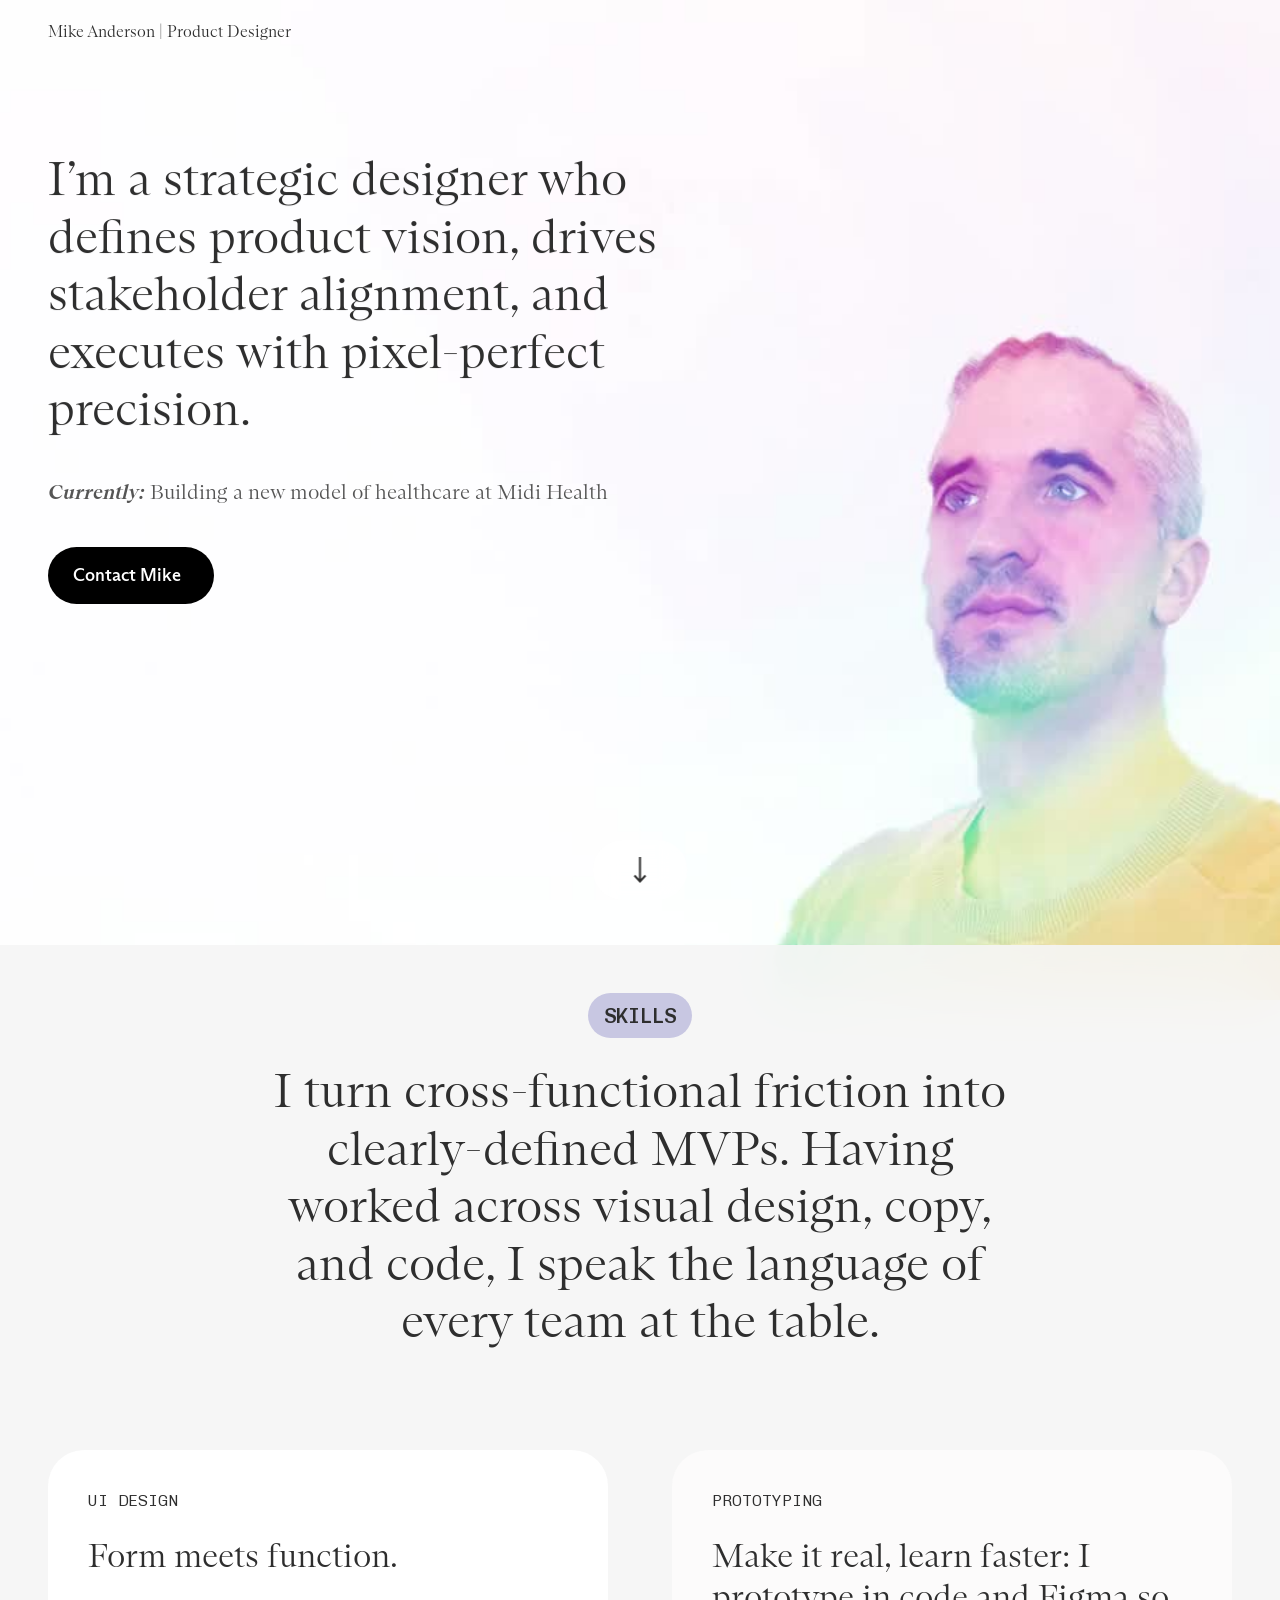
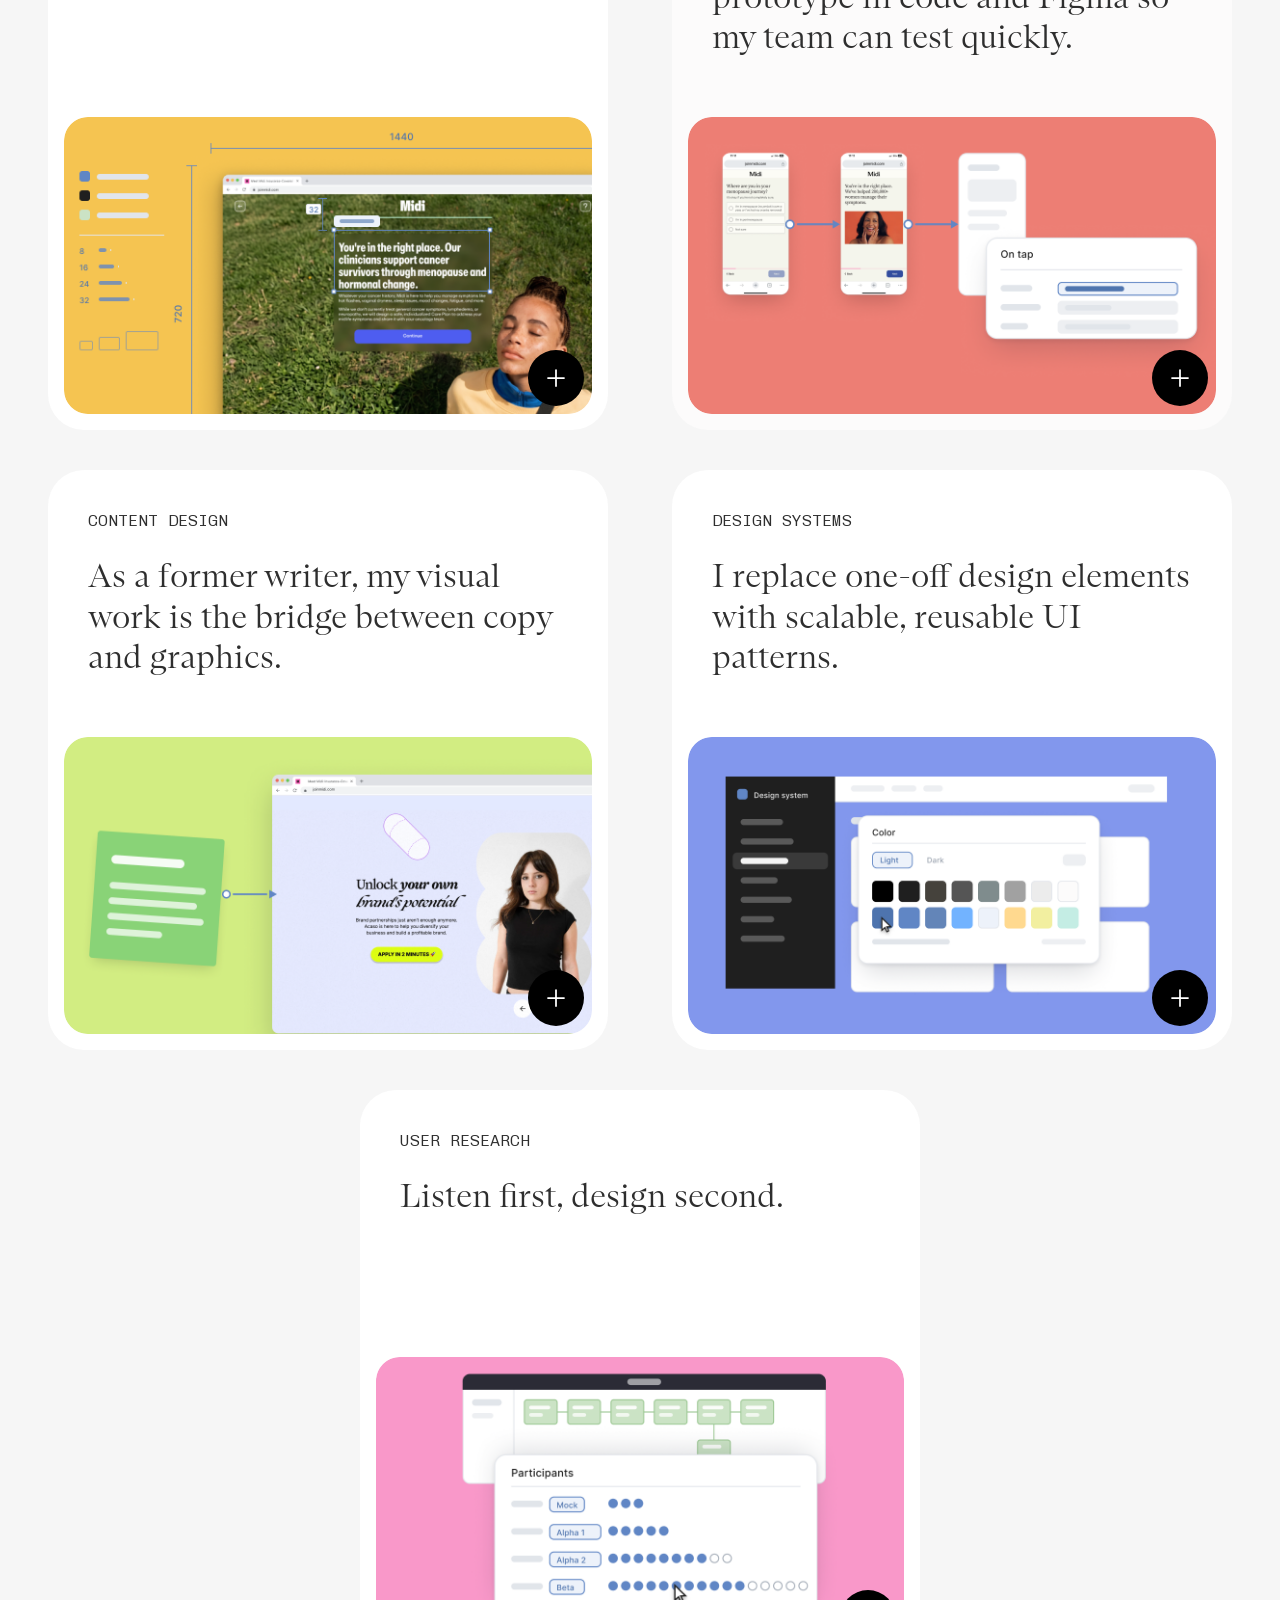
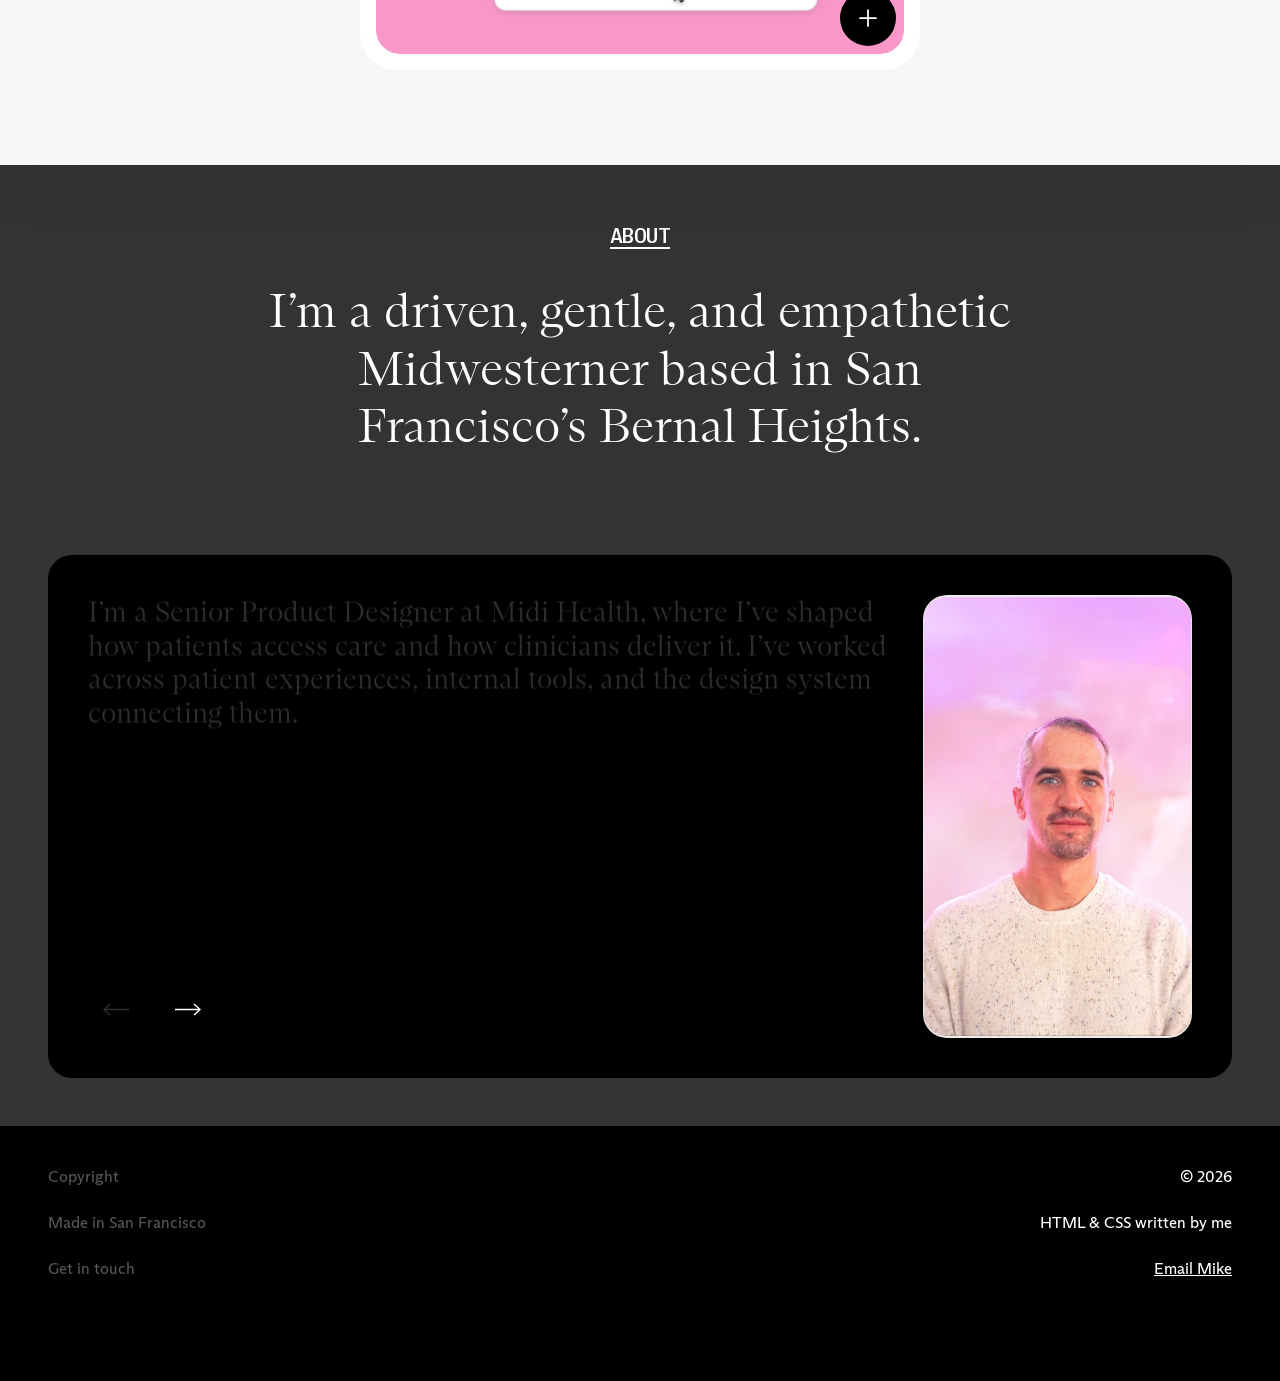
==== index.html @ ebd492f8 "Square slide media, looser stacked gap, corrected hero crop, section-aware nav Every slide's media i" ====
<!DOCTYPE html>
<html lang="en">
<head>
<meta charset="utf-8">
<meta name="viewport" content="width=device-width, initial-scale=1">
<title>Mike Anderson — Product Designer</title>
<meta name="robots" content="noindex, nofollow">
<meta name="description" content="Mike Anderson is a product designer in San Francisco, currently building a new model of healthcare at Midi Health.">
<link rel="icon" type="image/png" href="source-images/favicon.png">
<link rel="stylesheet" href="styles/fonts.css">
<link rel="stylesheet" href="styles/tokens.css">
<link rel="stylesheet" href="styles/site.css">
</head>
<body>

<a class="skip-link" href="#main">Skip to content</a>

<header class="site-header">
  <a class="logotype" href="./">Mike Anderson <span aria-hidden="true">|</span> Product Designer</a>
</header>

<main id="main">

  <nav class="site-nav" id="site-nav" aria-label="Sections">
    <div class="site-nav__links">
      <a class="btn btn--ghost" href="#hello">Hello</a>
      <a class="btn btn--ghost" href="#skills">Skills</a>
      <a class="btn btn--ghost" href="#about">About</a>
    </div>

    <button class="site-nav__disclosure" type="button"
            popovertarget="nav-sections" aria-expanded="false">
      <span class="site-nav__current">Sections</span>
      <svg viewBox="0 0 12 8" aria-hidden="true" focusable="false">
        <path d="M1 1.5 6 6.5l5-5" fill="none" stroke="currentColor" stroke-width="1.75"/>
      </svg>
    </button>

    <a class="btn btn--solid btn--avatar has-ring" href="mailto:mikeandersondesigner@gmail.com" data-copy-email="mikeandersondesigner@gmail.com">
      Contact Mike
      <span class="btn__dec" aria-hidden="true"><svg viewBox="0 0 512 512" aria-hidden="true" focusable="false" fill="currentColor"><path d="M 24 64 L 0 64 L 0 448 L 512 448 L 512 64 L 24 64 Z M 464 128 L 464 132.1 L 256 289.9 L 48 132.1 L 48 112 L 464 112 L 464 128 Z M 464 192.3 L 464 400 L 48 400 L 48 192.3 L 241.5 339.1 L 256 350.1 L 270.5 339.1 L 464 192.3 Z"/></svg></span>
    </a>

    <div class="nav-popover" id="nav-sections" popover>
      <a href="#hello">Hello</a>
      <a href="#skills">Skills</a>
      <a href="#about">About</a>
    </div>
  </nav>

  <!-- ─── hero ─────────────────────────────────────────── -->
  <section class="hero" id="hello">
    <video class="hero__media" autoplay loop muted playsinline
           poster="source-images/index-1b-poster.jpg" aria-hidden="true">
      <source src="source-images/index-1b.mp4" type="video/mp4">
    </video>
    <img class="hero__still" src="source-images/index-1b-poster.jpg" alt="" aria-hidden="true">

    <div class="hero__intro">
      <h1 class="hero__heading" data-lines>I&rsquo;m a strategic designer who defines product vision, drives stakeholder alignment, and executes with pixel-perfect precision.</h1>
      <p class="hero__currently"><em>Currently:</em> Building a new model of healthcare at Midi Health</p>
      <p class="hero__actions"><a class="btn btn--solid has-ring" href="mailto:mikeandersondesigner@gmail.com" data-copy-email="mikeandersondesigner@gmail.com">Contact Mike<span class="btn__icon"><svg viewBox="0 0 512 512" aria-hidden="true" focusable="false" fill="currentColor"><path d="M 24 64 L 0 64 L 0 448 L 512 448 L 512 64 L 24 64 Z M 464 128 L 464 132.1 L 256 289.9 L 48 132.1 L 48 112 L 464 112 L 464 128 Z M 464 192.3 L 464 400 L 48 400 L 48 192.3 L 241.5 339.1 L 256 350.1 L 270.5 339.1 L 464 192.3 Z"/></svg></span></a></p>
    </div>

    <a class="scroll-cue" href="#skills" aria-label="Scroll to skills">
      <svg viewBox="0 0 13 26" aria-hidden="true" focusable="false">
        <path d="M6.5 0v24M1 18.5l5.5 6 5.5-6" fill="none" stroke="currentColor" stroke-width="2"/>
      </svg>
    </a>
  </section>

  <!-- ─── skills ───────────────────────────────────────── -->
  <section class="sheet skills" id="skills">
    <p class="eyebrow-chip">Skills</p>
    <h2 class="section-heading">I turn cross-functional friction into clearly-defined MVPs. Having worked across visual design, copy, and code, I speak the language of every team at the table.</h2>

    <ul class="card-grid">
      <li class="card has-ring card--ui">
        <p class="card__eyebrow">UI Design</p>
        <div class="card__stack">
          <h3 class="card__face card__face--front">Form meets function.</h3>
          <p class="card__face card__face--back" data-lines id="card-face-0">I bring systems thinking and visual polish to product designs. When I make a visual decision like “How big should this button be?”, my thinking is grounded in business strategy.</p>
        </div>
        <span class="card__frame"><img class="card__media" src="img/card-ui.png" alt="Redline spec of a Midi web page with a token rail, spacing scale and component selection." loading="lazy"></span>
        <button class="card__flip" type="button" aria-expanded="false" aria-controls="card-face-0">
          <span class="u-visually-hidden">More about UI Design</span>
          <svg viewBox="0 0 20 20" aria-hidden="true" focusable="false">
            <path d="M10 2v16M2 10h16" fill="none" stroke="currentColor" stroke-width="1.75" stroke-linecap="round"/>
          </svg>
        </button>
      </li>
      <li class="card has-ring card--prototyping">
        <p class="card__eyebrow">Prototyping</p>
        <div class="card__stack">
          <h3 class="card__face card__face--front">Make it real, learn faster: I prototype in code and Figma so my team can test quickly.</h3>
          <p class="card__face card__face--back" data-lines id="card-face-1">Figma when the interaction is the point. Claude when a working prototype beats a mockup. Whatever the team already uses, when that matters more. The goal is a yes, not an artefact.</p>
        </div>
        <span class="card__frame"><img class="card__media" src="img/card-prototyping.png" alt="A three-step prototype flow with an interaction spec panel." loading="lazy"></span>
        <button class="card__flip" type="button" aria-expanded="false" aria-controls="card-face-1">
          <span class="u-visually-hidden">More about Prototyping</span>
          <svg viewBox="0 0 20 20" aria-hidden="true" focusable="false">
            <path d="M10 2v16M2 10h16" fill="none" stroke="currentColor" stroke-width="1.75" stroke-linecap="round"/>
          </svg>
        </button>
      </li>
      <li class="card has-ring card--content">
        <p class="card__eyebrow">Content Design</p>
        <div class="card__stack">
          <h3 class="card__face card__face--front">As a former writer, my visual work is the bridge between copy and graphics.</h3>
          <p class="card__face card__face--back" data-lines id="card-face-2">I started my career as a writer and content marketer at NerdWallet, and I never quite stopped: I make sure an interface’s content strategy, flow, and microcopy make sense before it gets decorated.</p>
        </div>
        <span class="card__frame"><img class="card__media" src="img/card-content.png" alt="A sticky note of redacted copy with an arrow pointing at a web page." loading="lazy"></span>
        <button class="card__flip" type="button" aria-expanded="false" aria-controls="card-face-2">
          <span class="u-visually-hidden">More about Content Design</span>
          <svg viewBox="0 0 20 20" aria-hidden="true" focusable="false">
            <path d="M10 2v16M2 10h16" fill="none" stroke="currentColor" stroke-width="1.75" stroke-linecap="round"/>
          </svg>
        </button>
      </li>
      <li class="card has-ring card--design-systems">
        <p class="card__eyebrow">Design Systems</p>
        <div class="card__stack">
          <h3 class="card__face card__face--front">I replace one-off design elements with scalable, reusable UI patterns.</h3>
          <p class="card__face card__face--back" data-lines id="card-face-3">I partner with engineering teams to reconcile duplicated components and inconsistent UX patterns—from buttons to entire forms. I map the gaps and set a course toward a shared system so teams work efficiently and users get a more consistent, delightful experience.</p>
        </div>
        <span class="card__frame"><img class="card__media" src="img/card-design-systems.png" alt="A design system interface showing colour tokens in light and dark modes." loading="lazy"></span>
        <button class="card__flip" type="button" aria-expanded="false" aria-controls="card-face-3">
          <span class="u-visually-hidden">More about Design Systems</span>
          <svg viewBox="0 0 20 20" aria-hidden="true" focusable="false">
            <path d="M10 2v16M2 10h16" fill="none" stroke="currentColor" stroke-width="1.75" stroke-linecap="round"/>
          </svg>
        </button>
      </li>
      <li class="card card--wide has-ring card--user-research">
        <p class="card__eyebrow">User Research</p>
        <div class="card__stack">
          <h3 class="card__face card__face--front">Listen first, design second.</h3>
          <p class="card__face card__face--back" data-lines id="card-face-4">I combine user testing, surveys, and direct observation to guide product decisions. At Midi, this research informed improvements that increased signup conversion by 5% and clinician satisfaction by 10%.</p>
        </div>
        <span class="card__frame"><img class="card__media" src="img/card-user-research.png" alt="A research board with participant cohorts across mock, alpha and beta." loading="lazy"></span>
        <button class="card__flip" type="button" aria-expanded="false" aria-controls="card-face-4">
          <span class="u-visually-hidden">More about User Research</span>
          <svg viewBox="0 0 20 20" aria-hidden="true" focusable="false">
            <path d="M10 2v16M2 10h16" fill="none" stroke="currentColor" stroke-width="1.75" stroke-linecap="round"/>
          </svg>
        </button>
      </li>
    </ul>
  </section>

  <!-- ─── about ────────────────────────────────────────── -->
  <section class="sheet about" id="about" data-theme="dark">
    <p class="eyebrow-chip eyebrow-chip--bare">About</p>
    <h2 class="section-heading">I&rsquo;m a driven, gentle, and empathetic Midwesterner based in San Francisco&rsquo;s Bernal Heights.</h2>

    <div class="carousel" data-carousel>
      <div class="carousel__viewport">
        <article class="slide slide--portrait is-current">
          <p class="slide__copy" data-lines>I&rsquo;m a Senior Product Designer at Midi Health, where I&rsquo;ve shaped how patients access care and how clinicians deliver it. I&rsquo;ve worked across patient experiences, internal tools, and the design system connecting them.</p>
          <img class="slide__media" src="img/about-portrait.png" alt="Mike Anderson." loading="lazy">
        </article>
        <article class="slide">
          <p class="slide__copy" data-lines>I&rsquo;m as comfortable on a team as I am on my own. For my first eighteen months at Midi I was the only product designer: research, product direction, UI &mdash; whatever the week needed.</p>
          <img class="slide__media" src="img/about-endtoend-dark.png" alt="One designer across research, direction and interface." loading="lazy">
        </article>
        <article class="slide">
          <p class="slide__copy" data-lines>Before healthcare: I worked in fintech at Landed, launched a fashion startup with two co-founders, and freelanced for Mazda, Initialized and Bobbie.</p>
          <img class="slide__media" src="img/about-clients-dark.png" alt="Selected clients: Mazda, Initialized, Bobbie, Landed, Acaso and Pandora." loading="lazy">
        </article>
        <article class="slide">
          <p class="slide__copy" data-lines>I&rsquo;m the &ldquo;glue&rdquo; on every team I join. So, when one question has four answers in four documents, turning them into a single idea feels less like process and more like a conversation I&rsquo;m already in.</p>
          <img class="slide__media" src="img/about-convergence-dark.png" alt="Four teams' findings converging into one narrative." loading="lazy">
        </article>
      </div>

      <div class="carousel__controls">
        <button class="carousel__arrow" data-prev aria-label="Previous slide">
          <svg viewBox="0 0 26 13" aria-hidden="true"><path d="M26 6.5H1M7 1 1 6.5 7 12" fill="none" stroke="currentColor" stroke-width="1.5"/></svg>
        </button>
        <button class="carousel__arrow carousel__arrow--next" data-next aria-label="Next slide">
          <svg viewBox="0 0 26 13" aria-hidden="true"><path d="M0 6.5h25M19 1l6 5.5-6 5.5" fill="none" stroke="currentColor" stroke-width="1.5"/></svg>
        </button>
        <div class="carousel__dots" role="tablist" aria-label="Choose slide"></div>
      </div>
    </div>
  </section>

</main>

<footer class="site-footer" id="contact">
  <dl class="footer-meta">
    <div><dt>Copyright</dt><dd>&copy; 2026</dd></div>
    <div><dt>Made in San Francisco</dt><dd>HTML &amp; CSS written by me</dd></div>
    <div><dt>Get in touch</dt><dd><a href="mailto:mikeandersondesigner@gmail.com" data-copy-email="mikeandersondesigner@gmail.com">Email Mike</a></dd></div>
  </dl>
</footer>


<div class="toast" id="toast" role="status" aria-live="polite" hidden>
  <svg class="toast__check" viewBox="0 0 512 512" aria-hidden="true" fill="currentColor"><path d="M256 512a256 256 0 1 1 0-512 256 256 0 1 1 0 512zm0-464a208 208 0 1 0 0 416 208 208 0 1 0 0-416zM379.7 178.8l-14.1 19.4-122.1 167.9-16.5 22.7-92.7-92.7 33.9-33.9 53 53 105.6-145.2 14.1-19.4 38.8 28.2z"/></svg>
  <p class="toast__text">Copied email address</p>
  <button class="toast__close" type="button" aria-label="Dismiss"><svg viewBox="0 0 448 512" aria-hidden="true" fill="currentColor"><path d="M39.5 105l-17-17 33.9-33.9 17 17 151 151 151-151 17-17 33.9 33.9-17 17-151 151 151 151 17 17-33.9 33.9-17-17-151-151-151 151-17 17-33.9-33.9 17-17 151-151-151-151z"/></svg></button>
</div>

<script src="scripts/site.js" defer></script>
</body>
</html>
---- styles/fonts.css ----
/* Edu Arizona — the faces already committed in /fonts */
@font-face{font-family:"EduArizonaSerif";src:url("../fonts/EduArizonaSerif-Thin.woff2")format("woff2");font-weight:100;font-style:normal;font-display:swap}
@font-face{font-family:"EduArizonaSerif";src:url("../fonts/EduArizonaSerif-Light.woff2")format("woff2");font-weight:300;font-style:normal;font-display:swap}
@font-face{font-family:"EduArizonaSerif";src:url("../fonts/EduArizonaSerif-Regular.woff2")format("woff2");font-weight:400;font-style:normal;font-display:swap}
@font-face{font-family:"EduArizonaSerif";src:url("../fonts/EduArizonaSerif-Medium.woff2")format("woff2");font-weight:500;font-style:normal;font-display:swap}
@font-face{font-family:"EduArizonaSerif";src:url("../fonts/EduArizonaSerif-MediumItalic.woff2")format("woff2");font-weight:500;font-style:italic;font-display:swap}
@font-face{font-family:"EduArizonaSerif";src:url("../fonts/EduArizonaSerif-Bold.woff2")format("woff2");font-weight:700;font-style:normal;font-display:swap}
@font-face{font-family:"EduArizonaSans";src:url("../fonts/EduArizonaSans-Regular.woff2")format("woff2");font-weight:400;font-style:normal;font-display:swap}
@font-face{font-family:"EduArizonaSans";src:url("../fonts/EduArizonaSans-Medium.woff2")format("woff2");font-weight:500;font-style:normal;font-display:swap}
@font-face{font-family:"ChivoMono";src:url("../fonts/ChivoMono-Variable.woff2")format("woff2");font-weight:300 500;font-style:normal;font-display:swap}
---- styles/tokens.css ----
/* Generated from the Figma "My Work" variable collections. Regenerate rather than hand-edit. */
:root {
  /* primitives */
  --primitive-black: #000000;
  --primitive-white: #FFFFFF;
  --primitive-off-white: #FCFBFB;
  --primitive-blue-500: #6086C5;
  --primitive-blue-300: #72B3FF;
  --primitive-warm-900: #45423C;
  --primitive-grey-600: #555555;
  --primitive-grey-500: #7F8C8D;
  --primitive-grey-300: #A1A1A1;
  --primitive-grey-100: #ECECEC;
  --primitive-blue-050: #EDF2FA;
  --primitive-blue-700: #4E74AE;
  --primitive-grey-950: #1F1F1F;
  --primitive-grey-900: #2E2E2E;
  /* saturated hero palette — each skill card's media surface, reused as its
     flipped background */
  --primitive-gold-400: #F5C451;
  --primitive-coral-400: #ED7E74;
  --primitive-chartreuse-300: #D2ED82;
  --primitive-periwinkle-400: #8297ED;
  --primitive-pink-300: #F998C9;
  /* the surface the exported About slide graphics are drawn on, so letterboxing
     them into a square box is invisible */
  --color-media-surface: #F3F4F6;
  --primitive-blue-400: #6385B8;
  --primitive-dusk-050: #F3F0FB;
  --primitive-dusk-100: #E5DFF7;
  --primitive-dusk-200: #C8C7E2;
  --primitive-dusk-600: #6144B2;
  --primitive-dusk-800: #3B2A6E;
  --primitive-dusk-900: #1A1326;

  /* semantic colour — light */
  --color-bg-page: var(--primitive-white);
  --color-bg-surface-muted: var(--primitive-off-white);
  --color-text-primary: var(--primitive-grey-900);
  --color-text-inverse: var(--primitive-white);
  --color-text-link: var(--primitive-blue-500);
  --color-text-link-hover: var(--primitive-blue-300);
  --color-nav-bg: var(--primitive-black);
  --color-nav-text: var(--primitive-white);
  --color-nav-text-hover: var(--primitive-grey-500);
  --color-button-bg: var(--primitive-white);
  --color-button-fg: var(--primitive-black);
  --color-button-border: var(--primitive-black);
  --color-button-bg-hover: var(--primitive-black);
  --color-button-fg-hover: var(--primitive-white);
  --color-button-border-hover: var(--primitive-black);
  --color-arrow-default: var(--primitive-black);
  --color-arrow-inverse: var(--primitive-white);
  --color-border-rule: var(--primitive-grey-300);
  --color-border-subtle: var(--primitive-grey-100);
  --color-bg-placeholder: var(--primitive-grey-100);
  --color-text-on-light: var(--primitive-grey-900);
  --color-text-on-dark: var(--primitive-white);
  --color-card-surface-ink: var(--primitive-black);
  --color-card-surface-blue: var(--primitive-blue-700);
  --color-card-surface-tint: var(--primitive-blue-050);
  --color-card-surface-paper: var(--primitive-off-white);
  --color-card-border: var(--primitive-grey-100);
  --color-card-border-hover: var(--primitive-blue-300);
  --color-card-placeholder-ink: var(--primitive-grey-950);
  --color-card-placeholder-blue: var(--primitive-blue-400);
  --color-text-muted: var(--primitive-grey-600);
  --color-accent-dusk-surface: var(--primitive-dusk-100);
  --color-accent-dusk-tint: var(--primitive-dusk-200);
  --color-accent-dusk-anchor: var(--primitive-dusk-600);
  --color-accent-dusk-ink: var(--primitive-dusk-800);
  --color-accent-dusk-deep: var(--primitive-dusk-900);
  --color-button-solid-bg-on-light: var(--primitive-black);
  --color-button-solid-bg-on-light-hover: var(--primitive-grey-950);
  --color-button-solid-bg-on-dark: var(--primitive-white);
  --color-button-solid-bg-on-dark-hover: var(--primitive-grey-100);
  --color-button-ghost-bg-hover-on-light: var(--primitive-grey-100);
  --color-button-ghost-bg-hover-on-dark: var(--primitive-grey-950);

  /* typography — Edu Arizona */
  --font-family-serif: "EduArizonaSerif", Georgia, serif;
  --font-family-sans: "EduArizonaSans", system-ui, sans-serif;
  /* eyebrows only — Figma sets these in Chivo Mono, not the sans */
  --font-family-mono: "ChivoMono", ui-monospace, SFMono-Regular, Menlo, monospace;
  --font-weight-serif-thin: 100;
  --font-weight-serif-light: 300;
  --font-weight-serif-regular: 400;
  --font-weight-serif-medium: 500;
  --font-weight-serif-bold: 700;
  --font-weight-sans-regular: 400;
  --font-weight-sans-medium: 500;
  --font-weight-mono-light: 300;
  --font-weight-mono-medium: 500;

  /* scale — desktop */
  --space-xs: 4px;  --space-sm: 8px;  --space-md: 16px; --space-lg: 24px;
  --space-xl: 32px; --space-2xl: 40px; --space-3xl: 48px; --space-4xl: 64px;
  --space-5xl: 100px; --space-6xl: 150px; --space-7xl: 200px;
  /* One fluid margin for the whole range. Content is capped at
     --layout-content-width, so above ~1320px the cap still yields ~108px of
     visual margin; below that this absorbs the squeeze instead of the type,
     and it reaches the Figma port's ~29px at phone widths without a cliff.
     Diverges from the Figma variable on purpose — that records the old site. */
  --layout-page-margin: clamp(28px, 6vw, 48px);
  --layout-gutter: 36px;
  --layout-content-width: 1224px;
  --layout-col-main: 768px;
  --layout-col-spacer: 96px;
  --layout-col-side: 288px;
  --layout-hero-height: 1000px;
  --layout-intro-width: 685px;
  --radius-none: 0px;
  --radius-infinite: 9999px;
  --radius-pill: 36px;
  --size-arrow-width: 25px;
  --size-arrow-width-hover: 35px;
  --size-arrow-stroke: 2px;
  --size-arrow-cap: 10px;
  --size-border-width: 1px;
  --space-stack-eyebrow: 5.76px;
  --space-stack-heading: 16.8px;
  --space-stack-body: 20.8px;
  --space-stack-button: 18px;
  --space-stack-grid-item: 48px;
  --space-skill-gap: 10.4px;
  --space-section-pad: 100px;
  --space-surface-pad: 150px;
  --layout-viewport: 1440px;
  --layout-intro-top: 150px;
  --layout-logotype-width: 1080px;
  --layout-photo-cell-w: 594px;
  --layout-photo-cell-h: 396px;
  --layout-gif-height: 0px;
  --layout-nav-close-inset: 100.8px;
  --layout-nav-height: 1024px;
  --space-stack-hero: 40px;
  --space-body-inset: 192px;
  --font-size-hero: 48px;
  --font-size-h1: 33.6px;
  --font-size-h2: 28px;
  --font-size-h4: 24px;
  --font-size-skill: 20.8px;
  --font-size-h6: 38.4px;
  --font-size-body: 20.8px;
  --font-size-caption: 16px;
  --font-size-eyebrow: 16px;      /* card eyebrows */
  --font-size-eyebrow-section: 20.8px;
  --font-size-label: 16px;
  --font-size-micro: 13.6px;
  --font-size-button: 18px;
  --font-size-nav: 36px;
  --font-size-burger: 32px;
  --font-size-close: 60px;
  --radius-card: 24px;
  --radius-card-large: 36px;        /* skill cards */
  --space-card-media-inset: 16px;
  --space-card-pad-large: 40px;
  --space-card-pad-default: 12px;
  --space-card-pad-bottom: 120px;
  --space-card-gap: 24px;
  --space-card-flip-offset: 24px;
  --space-card-action-inset: 24px;
  --size-card-action: 56px;
  --size-carousel-arrow-mobile: 48px;
  --layout-slide-media-max: 340px;   /* stacked slides stop growing here */
  --size-card-glyph: 20px;
  --layout-card-w: 580px;
  --layout-card-h: 580px;
  --layout-card-gap-x: 64px;
  --layout-card-gap-y: 40px;
  --layout-card-media-h: 240px;
  --radius-card-media: 12px;
  --layout-card-media-bleed-h: 340px;
  --layout-scroll-rule-h: 72px;

  /* glass sheets — measured off Home — Desktop 1444 */
  --sheet-radius: 0px;   /* square slices — trying it without the rounded top */
  --sheet-overlap: 55px;
  --sheet-light: rgb(245 245 245 / 0.90);
  --sheet-light-blur: 32px;
  --sheet-dark: rgb(0 0 0 / 0.80);
  --sheet-dark-blur: 32px;
}

@media (max-width: 750px) {
  :root {
    --layout-gutter: 24px;   /* 9.75 came from the 390 port and left the slide columns touching */
    /* these were reverse-engineered from a 390px phone; as fixed widths they
       stranded every section at 332px all the way up to 750px */
    --layout-content-width: none;
    --layout-col-main: none;
    --layout-col-spacer: 0px;
    --layout-col-side: 331.5px;
    --layout-hero-height: 1350px;
    --layout-intro-width: 331.5px;
    --space-stack-heading: 15.6px;
    --layout-viewport: 390px;
    --layout-intro-top: 430px;
    --layout-logotype-width: 292.5px;
    --layout-photo-cell-w: 331.5px;
    --layout-photo-cell-h: 220.94px;
    --layout-gif-height: 400px;
    --layout-nav-close-inset: 27.3px;
    --layout-nav-height: 844px;
    --space-stack-hero: 33.6px;
    --space-body-inset: 0px;
    --font-size-hero: 32px;
    --font-size-h1: 31.2px;
    --space-card-pad-bottom: 104px;
    --layout-card-w: 100%;
    --layout-card-h: 0px;   /* content drives it once the grid is one column */
    --layout-card-gap-x: 0px;
    --layout-card-media-h: 148px;
    --layout-card-media-bleed-h: 290px;
    --layout-scroll-rule-h: 56px;
    /* the 298px overlap is a desktop measurement; it swallows the hero copy at 390 */
    --sheet-overlap: 24px;
    --sheet-radius: 0px;
  }
}

/* Opt-in: put data-theme="dark" on any section */
[data-theme="dark"] {
  --color-bg-page: var(--primitive-black);
  --color-bg-surface-muted: var(--primitive-black);
  --color-text-primary: var(--primitive-white);
  --color-text-inverse: var(--primitive-black);
  --color-text-link: var(--primitive-blue-300);
  --color-text-muted: var(--primitive-grey-500);
  --color-button-border-hover: var(--primitive-white);
  --color-accent-dusk-surface: var(--primitive-dusk-900);
  --color-accent-dusk-tint: var(--primitive-dusk-600);
  --color-accent-dusk-anchor: var(--primitive-dusk-200);
  --color-accent-dusk-ink: var(--primitive-dusk-050);
}

/* Below 900 the slide columns are ~300px — too narrow for 28px display type.
   One step down rather than a fluid scale, so the size stays nameable. */
@media (max-width: 900px) {
  :root { --font-size-h2: 22px; }
}
---- styles/site.css ----
/* ───────── base ───────── */
*, *::before, *::after { box-sizing: border-box; }
html { scroll-behavior: smooth; }
body {
  margin: 0;
  background: var(--color-bg-page);
  color: var(--color-text-primary);
  font-family: var(--font-family-serif);
  font-weight: var(--font-weight-serif-light);   /* Body/Default = Light */
  font-size: var(--font-size-body);
  line-height: 1.4;
  -webkit-font-smoothing: antialiased;
}
img, video { display: block; max-width: 100%; }
a { color: inherit; }

.skip-link {
  position: absolute; left: -9999px;
  background: var(--color-text-primary); color: var(--color-text-inverse);
  padding: var(--space-sm) var(--space-md); z-index: 100;
}
.skip-link:focus { left: var(--layout-page-margin); top: var(--space-sm); }

:is(a, button):focus-visible {
  outline: 2px solid var(--color-text-link);
  outline-offset: 3px;
}

/* ───────── header ───────── */
.site-header {
  position: absolute; inset: 0 0 auto 0; z-index: 20;
  padding: var(--space-md) var(--layout-page-margin);
}
.logotype {
  font-size: var(--font-size-label);
  text-decoration: none;
  font-family: var(--font-family-serif);
}

/* ───────── buttons ───────── */
.btn {
  display: inline-flex; align-items: center; gap: var(--space-sm);
  padding: var(--space-md) var(--space-lg);
  border-radius: var(--radius-pill);
  font-family: var(--font-family-sans);
  font-size: var(--font-size-button);
  font-weight: var(--font-weight-sans-medium);
  line-height: 1.25;
  text-decoration: none;
  border: var(--size-border-width) solid transparent;
  transition: background-color .2s ease, color .2s ease, border-color .2s ease;
}
.btn--solid {
  background: var(--color-button-solid-bg-on-light);
  color: var(--color-text-on-dark);
}
.btn--solid:hover { background: var(--color-button-solid-bg-on-light-hover); }
.btn--ghost { background: transparent; color: var(--color-text-on-light); }
.btn--ghost:hover { background: var(--color-button-ghost-bg-hover-on-light); }

/* Current section. A raised white pill against the 80%-white glass reads as
   selected without competing with the solid Contact CTA, and the label weight
   is unchanged so the nav never resizes as you scroll. */
.site-nav .btn--ghost { transition: background-color .2s ease, box-shadow .2s ease; }
.site-nav .btn--ghost.is-current,
.site-nav .btn--ghost.is-current:hover {
  background: var(--color-bg-page);
  /* hairline as well as shadow: the nav glass is already near-white, so a plain
     white pill has almost no edge against it over the grey sheets */
  box-shadow: 0 1px 2px rgb(0 0 0 / .10), 0 0 0 1px rgb(0 0 0 / .08);
}
.nav-popover a.is-current { background: var(--color-button-ghost-bg-hover-on-light); }

.btn--avatar { padding: 12px 12px 12px 20px; }
.btn__dec {
  width: 34px; height: 34px; border-radius: 50%;
  background: #fff url("../source-images/avatar.jpg") center/cover;
  flex: none;
}

/* ───────── hero ───────── */
.hero {
  position: sticky; top: 0;
  min-height: var(--layout-hero-height);
  padding: var(--layout-intro-top) var(--layout-page-margin) var(--space-5xl);
  display: flex; align-items: flex-start;
  overflow: hidden;
}
.hero__media, .hero__still {
  position: absolute; inset: 0;
  width: 100%; height: 100%; object-fit: cover; z-index: -1;
}
.hero__still { display: none; }
.hero__intro { max-width: var(--layout-intro-width); }
.hero__heading {
  margin: 0 0 var(--space-2xl);
  font-size: var(--font-size-hero);
  font-weight: var(--font-weight-serif-light);   /* Display/Hero = Light */
  line-height: 1.2;
}
.hero__currently {
  margin: 0 0 var(--space-2xl);
  color: var(--color-text-muted);
}
.hero__currently em {
  font-weight: var(--font-weight-serif-light);   /* Heading/H1 Expressive */
  font-style: italic;
}
.hero__actions { margin: 0; }

.scroll-cue {
  position: absolute; left: 50%; bottom: var(--space-5xl);
  transform: translateX(-50%);
  display: grid; place-items: center;
  width: 95px; height: 60px;
  border-radius: var(--radius-pill);
  background: rgb(255 255 255 / .55);
  backdrop-filter: blur(12px);
  color: var(--color-text-on-light);
}
.scroll-cue svg { width: 13px; height: 26px; }

/* ───────── site nav — pill on desktop, bottom bar on mobile ───────── */
.site-nav {
  position: fixed; z-index: 40;
  top: var(--space-lg); left: 50%;
  transform: translateX(-50%) translateY(-12px);
  display: flex; align-items: center; gap: var(--space-sm);
  width: max-content; padding: var(--space-md);
  border-radius: var(--radius-infinite);
  background: rgb(255 255 255 / .80);
  backdrop-filter: blur(20px);
  box-shadow: 0 8px 32px rgb(0 0 0 / .10);
  opacity: 0; visibility: hidden; pointer-events: none;
  transition: opacity .25s ease, transform .25s ease, visibility .25s;
}
.site-nav.is-visible {
  opacity: 1; visibility: visible; pointer-events: auto;
  transform: translateX(-50%) translateY(0);
}
.site-nav__links { display: contents; }
.site-nav__disclosure { display: none; }

.nav-popover {
  margin: 0; padding: var(--space-sm); border: 0;
  border-radius: var(--radius-card);
  background: var(--color-bg-page);
  box-shadow: 0 12px 40px rgb(0 0 0 / .18);
  font-family: var(--font-family-sans);
  font-size: var(--font-size-label);
}
.nav-popover a {
  display: block; padding: var(--space-md) var(--space-lg);
  border-radius: var(--radius-pill); text-decoration: none;
}
.nav-popover a:hover { background: var(--color-button-ghost-bg-hover-on-light); }
/* chevron flips while the sheet is open, so the control reads as a disclosure */
.site-nav__disclosure[aria-expanded="true"] svg { transform: rotate(180deg); }
.site-nav__disclosure svg { transition: transform .2s ease; }

/* ───────── glass sheets ───────── */
.sheet {
  /* rides up over whatever is behind it; rounded top + translucency do the overlay */
  position: relative;
  border-radius: var(--sheet-radius) var(--sheet-radius) 0 0;
  padding: var(--space-surface-pad) var(--layout-page-margin);
}
.skills {
  z-index: 2;
  padding-top: var(--space-3xl);
  background: var(--sheet-light);
  backdrop-filter: blur(var(--sheet-light-blur));
  margin-top: calc(var(--sheet-overlap) * -1);
}
.about .carousel {
  --sheet-ink: var(--color-text-on-light);
  --sheet-rule: rgb(0 0 0 / .16);
  --sheet-dot: rgb(0 0 0 / .22);
  --sheet-hover: rgb(0 0 0 / .06);
  color: var(--color-text-on-light);
}
.about .carousel__arrow--next {
  background: var(--color-card-surface-ink);
  color: var(--color-text-on-dark);
}
.about .carousel__dot[aria-selected="true"] { background: var(--color-card-surface-ink); }
.about {
  --sheet-ink: var(--color-text-on-dark);
  --sheet-rule: rgb(255 255 255 / .35);
  --sheet-dot: rgb(255 255 255 / .32);
  --sheet-hover: rgb(255 255 255 / .12);
  z-index: 3;
  margin-top: calc(var(--sheet-overlap) * -1);
  background: var(--sheet-dark);
  backdrop-filter: blur(var(--sheet-dark-blur));
  color: var(--color-text-on-dark);
  padding-block: var(--space-3xl);
}

/* light-surface About — same structure, inverted ink */
.about--light {
  --sheet-ink: var(--color-text-on-light);
  --sheet-rule: rgb(0 0 0 / .16);
  --sheet-dot: rgb(0 0 0 / .22);
  --sheet-hover: rgb(0 0 0 / .06);
  background: var(--sheet-light);
  backdrop-filter: blur(var(--sheet-light-blur));
  color: var(--color-text-on-light);
}
.about--light .carousel { background: var(--color-bg-page); }
.about--light .carousel__arrow--next {
  background: var(--color-card-surface-ink);
  color: var(--color-text-on-dark);
}
.about--light .carousel__arrow--next:hover { background: var(--primitive-grey-950); }
.about--light .carousel__dot[aria-selected="true"] { background: var(--color-card-surface-ink); }

/* ───────── section furniture ───────── */
/* Chivo Mono, and the mono already has the spacing built in — the .08em
   tracking that was here on top of Inter is what made these read wrong. */
.eyebrow-chip {
  width: max-content; margin: 0 auto var(--space-lg);
  padding: var(--space-sm) var(--space-md);
  border-radius: var(--radius-pill);
  background: var(--color-accent-dusk-tint);
  font-family: var(--font-family-mono);
  font-size: var(--font-size-eyebrow-section);
  font-weight: var(--font-weight-mono-medium);
  letter-spacing: 0; text-transform: uppercase;
}
.eyebrow-chip--bare {
  background: none; padding-inline: 0;
  color: var(--sheet-ink, var(--color-text-on-dark));
  text-decoration: underline; text-underline-offset: 4px;
}
.section-heading {
  max-width: var(--layout-col-main);
  margin: 0 auto var(--space-5xl);
  font-size: var(--font-size-hero);
  font-weight: var(--font-weight-serif-light);
  line-height: 1.2;
  text-align: center;
}

/* ───────── skill cards ───────── */
.card-grid {
  list-style: none; margin: 0 auto; padding: 0;
  max-width: var(--layout-content-width);
  display: grid;
  grid-template-columns: repeat(2, minmax(0, 1fr));
  gap: var(--layout-card-gap-y) var(--layout-card-gap-x);
}
.card {
  position: relative; overflow: hidden;
  display: flex; flex-direction: column; gap: var(--space-lg);
  min-height: var(--layout-card-h);
  /* the media is a rounded block inset 16px from the card's bottom and sides,
     so the bottom padding is that inset and the media breaks out of the 40px
     side padding with negative margins */
  padding: var(--space-card-pad-large) var(--space-card-pad-large) var(--space-card-media-inset);
  border-radius: var(--radius-card-large);
  background: var(--color-bg-page);
}
.card:nth-child(2) { background: var(--color-card-surface-paper); }

/* Flipping reveals the card's own accent — the same colour as its media, which
   is fading out underneath. All five clear AA against the #2E2E2E copy
   (periwinkle is the tightest at 4.91), so the ink does not need to change. */
.card--ui             { --card-accent: var(--primitive-gold-400); }
.card--prototyping    { --card-accent: var(--primitive-coral-400); }
.card--content        { --card-accent: var(--primitive-chartreuse-300); }
.card--design-systems { --card-accent: var(--primitive-periwinkle-400); }
.card--user-research  { --card-accent: var(--primitive-pink-300); }
.card.is-flipped      { background: var(--card-accent, var(--color-bg-page)); }
/* the fifth card is centred, not bigger — pin it to a column width so it keeps
   matching the other four as the grid narrows */
.card--wide {
  grid-column: 1 / -1; justify-self: center;
  width: calc((100% - var(--layout-card-gap-x)) / 2);
}
.card__eyebrow {
  margin: 0;
  font-family: var(--font-family-mono);
  font-size: var(--font-size-eyebrow);
  font-weight: var(--font-weight-mono-light);
  letter-spacing: 0; text-transform: uppercase;
  color: var(--color-text-primary);
}
.card__face--front {
  margin: 0;
  font-size: var(--font-size-h1);
  font-weight: var(--font-weight-serif-light);   /* Heading/H1 = Light */
  line-height: 1.2;
}
.card__frame {
  display: block;
  margin-top: auto;                                /* pin to the card's bottom */
  margin-inline: calc(var(--space-card-media-inset) - var(--space-card-pad-large));
  width: calc(100% + 2 * (var(--space-card-pad-large) - var(--space-card-media-inset)));
  aspect-ratio: 548 / 308;                         /* the exported band */
  border-radius: var(--radius-card);
  overflow: hidden;                                /* so hover scales the art, not the block */
  transition: opacity .28s ease;
}
.card__media {
  display: block;
  width: 100%; height: 100%;
  object-fit: cover;
}

/* ── flip faces ── */
/* deliberately not a positioning context: the stack is only as tall as the
   front copy, so the back face resolves against the card and can centre
   against the whole face instead of against one line of heading */
.card__stack { position: static; }
.card__face { margin: 0; transition: opacity .28s ease, visibility .28s; }
.card__face--back {
  position: absolute;
  inset: var(--space-card-pad-large) var(--space-card-pad-large)
         var(--space-card-media-inset);
  /* grid rather than block so the copy centres against the full card face */
  display: grid; align-content: center;
  opacity: 0; pointer-events: none;
  font-size: var(--font-size-body);
  font-weight: var(--font-weight-serif-light);
  line-height: 1.4;
}
.card.is-flipped .card__face--front { opacity: 0; visibility: hidden; }
.card.is-flipped .card__face--back  { opacity: 1; pointer-events: auto; }
.card.is-flipped .card__frame       { opacity: 0; }

.card { cursor: pointer; transition: box-shadow .25s ease, background-color .3s ease; }
.card:hover { box-shadow: 0 10px 36px rgb(0 0 0 / .09); }
.card:hover .card__flip { transform: scale(1.14); }
.card.is-flipped:hover .card__flip { transform: rotate(45deg) scale(1.14); }
.card:hover .card__flip svg { transform: scale(1.06); }

.card__flip {
  position: absolute;
  right: var(--space-card-action-inset); bottom: var(--space-card-action-inset);
  width: var(--size-card-action); height: var(--size-card-action);
  display: grid; place-items: center; cursor: pointer;
  border: 0; border-radius: 50%;
  background: var(--color-card-surface-ink);
  color: var(--color-text-on-dark);
  transition: transform .28s cubic-bezier(.34,1.3,.5,1);
}
.card__flip svg {
  width: var(--size-card-glyph); height: var(--size-card-glyph);
  transition: transform .25s cubic-bezier(.34,1.3,.5,1);
}
.card.is-flipped .card__flip { transform: rotate(45deg); }

.u-visually-hidden {
  position: absolute; width: 1px; height: 1px;
  margin: -1px; padding: 0; overflow: hidden;
  clip-path: inset(50%); white-space: nowrap;
}

/* ───────── about carousel ───────── */
/* Geometry from Figma 226:18248 — text column dominant, media full-height,
   controls pinned bottom-left so their baseline matches the media's bottom edge. */
.carousel {
  position: relative;
  container-type: inline-size;        /* mobile arrows measure off the card width */
  max-width: var(--layout-content-width);
  margin: 0 auto;
  padding: var(--space-card-pad-large);
  border-radius: var(--radius-card);
  background: var(--color-bg-page);          /* white, same as the flip cards */
}

.carousel__viewport { display: grid; }
.slide {
  grid-area: 1 / 1;
  display: grid;
  /* Equal columns. A fixed 572px media starved the copy as the window narrowed
     — at a 900px viewport the text column computed to -4px. Both sides now
     shrink together, and the media's aspect ratio sets the row height. */
  grid-template-columns: minmax(0, 1fr) minmax(0, 1fr);
  gap: var(--layout-gutter);
  align-items: center;
  opacity: 0;
  visibility: hidden;
  transition: opacity .3s ease, visibility .3s;
}
.slide.is-current { opacity: 1; visibility: visible; }

.slide__copy {
  margin: 0;
  /* keep the copy clear of the controls pinned beneath it */
  padding-bottom: calc(var(--size-card-action) + var(--space-lg));
  font-size: var(--font-size-h2);
  font-weight: var(--font-weight-serif-light);
  line-height: 1.2;
  /* starts at the top of the slide, as in Figma — the leftover space sits
     under the copy rather than being split around it */
  align-self: start;
}
.slide__media {
  width: 100%;
  aspect-ratio: 572 / 474;                   /* the landscape graphics */
  object-fit: cover;
  border-radius: var(--radius-card);
}
/* The intro slide reads better with a wide measure, so it doesn't split 50/50.
   Its media column is sized to land the portrait on exactly the row height the
   landscape slides set — (avail / 2) / 1.2068 * 0.6076 — which works out to
   144/572 of the available width and leaves ~72% for the copy, matching the
   original Figma proportion (820 / 1144). */
.slide--portrait {
  grid-template-columns: minmax(0, 1fr) calc((100% - var(--layout-gutter)) * 0.2518);
}
.slide--portrait .slide__media {
  width: 100%;
  aspect-ratio: 288 / 474;
}
.slide.is-current .slide__media {
  animation: media-in .7s cubic-bezier(.22,.61,.24,1) both;
  animation-delay: 140ms;
}
@keyframes media-in {
  from { opacity: 0; transform: scale(.988); }
  to   { opacity: 1; transform: none; }
}

.carousel__controls {
  position: absolute;
  left: var(--space-card-pad-large);
  bottom: var(--space-card-pad-large);
  display: flex; align-items: center; gap: var(--space-md);
}
.carousel__arrow {
  width: var(--size-card-action); height: var(--size-card-action);
  display: grid; place-items: center;
  border-radius: 50%; cursor: pointer;
  background: none; color: var(--sheet-ink);
  border: var(--size-border-width) solid var(--sheet-rule);
  transition: background-color .2s ease, color .2s ease, border-color .2s ease;
}
.carousel__arrow:hover { background: var(--sheet-hover); }
.carousel__arrow--next {
  background: var(--color-text-on-dark);
  color: var(--color-text-on-light);
  border-color: transparent;
}
.carousel__arrow--next:hover { background: var(--primitive-grey-100); }
.carousel__arrow svg { width: 26px; height: 13px; }
.carousel__dots { display: flex; gap: 10px; margin-left: var(--space-sm); }
.carousel__dot {
  width: 8px; height: 8px; padding: 0; border: 0; border-radius: 50%;
  background: var(--sheet-dot); cursor: pointer;
  transition: background-color .25s ease, transform .25s ease;
}
.carousel__dot[aria-selected="true"] {
  background: var(--color-text-on-dark);
  transform: scale(1.25);
}

/* 900-700: hold two columns and shrink instead of stacking. Columns land at
   ~300px, the first slide's media goes square so it fills its column instead
   of leaving a tall gap beside the copy, and the controls move to the compact
   treatment. */
@media (max-width: 900px) {
  .carousel { padding: var(--space-lg); }
  .slide--portrait { grid-template-columns: minmax(0, 1fr) minmax(0, 1fr); }
  /* every slide's media is square here, not just the headshot — the landscape
     graphics left dead space above and below themselves otherwise. They are
     letterboxed rather than cropped, onto the same surface they are drawn on,
     so the extra height reads as part of the graphic. */
  .slide__media {
    width: 100%;
    aspect-ratio: 1;
    object-fit: contain;
    background: var(--color-media-surface);
  }
  /* the base .slide--portrait rule is more specific than .slide__media, so the
     square has to be restated here or the headshot keeps its 288:474 */
  .slide--portrait .slide__media {
    width: 100%;
    aspect-ratio: 1;
    object-fit: cover;
    background: none;
  }
  .slide__copy { padding-bottom: 0; align-self: start; }

  /* Indicators sit below the card body, not inside it. display:contents on the
     wrapper rather than positioning it: making the wrapper absolute would turn
     it into the containing block for the arrows, which have to keep resolving
     against the card. */
  .carousel { margin-bottom: calc(var(--space-lg) + 8px); }
  .carousel__controls { display: contents; }
  .carousel__dots {
    position: absolute;
    left: 0; right: 0;
    bottom: calc(-1 * (var(--space-lg) + 8px));
    margin-left: 0;
    justify-content: center;
  }

  /* Arrows straddle the card edge. The page margin is smaller than the control,
     so half of it overlaps the card — that still keeps it clear of the text.
     The slide row is exactly as tall as the square, which is half the content
     width less the gutter, so container query units put the arrow on the media
     midpoint rather than the card's (those differ by ~16px). */
  .carousel__arrow {
    position: absolute;
    z-index: 2;
    top: calc(var(--space-lg) + (100cqw - var(--layout-gutter)) / 4
              - var(--size-carousel-arrow-mobile) / 2);
    width: var(--size-carousel-arrow-mobile);
    height: var(--size-carousel-arrow-mobile);
    box-shadow: 0 2px 10px rgb(0 0 0 / .16);
  }
  .carousel__arrow[data-prev] {
    left: calc(var(--size-carousel-arrow-mobile) / -2);
    background: var(--color-bg-page);
  }
  .carousel__arrow--next { right: calc(var(--size-carousel-arrow-mobile) / -2); }
  .carousel__arrow svg { width: 22px; height: 11px; }
}

/* Below 700 even ~300px columns are too tight, so the slide stacks. */
@media (max-width: 700px) {
  /* align-content, not align-items: the slides share one grid cell, so without
     it the auto rows stretch to the tallest slide and tear copy from media */
  /* rows rather than align-content: the leftover space goes to row 1, so every
     slide's copy starts at the same top edge and every slide's media still
     lands on the same bottom edge. align-content:end did the second but let
     the copy float down whenever a slide ran short. */
  .slide,
  .slide--portrait {
    grid-template-columns: minmax(0, 1fr);
    grid-template-rows: 1fr auto;
    align-content: stretch;
  }
  .slide__copy { align-self: start; }

  /* square here too, capped so a 600px viewport does not hand back a 480px
     image. Every slide is now the same box, so the portrait needs no special
     sizing — it just crops instead of letterboxing. */
  .slide__media,
  .slide--portrait .slide__media {
    width: 100%;
    max-width: var(--layout-slide-media-max);
    aspect-ratio: 1;
    margin-inline: auto;
  }
  /* the grid gap is the gap between copy and image once stacked, and the
     mobile gutter is too tight for it on the slide with the longest copy */
  .slide,
  .slide--portrait { row-gap: var(--space-xl); }

  /* back to the media midpoint: the card is tall here, so its centre would
     land in the gap between copy and image. Every slide's media is now the
     same height — 100cqw / 1.2068 — and 100cqw is the card's content box. */
  .carousel__arrow {
    top: auto;
    bottom: calc(var(--space-lg)
                 - var(--size-carousel-arrow-mobile) / 2
                 + min(100cqw, var(--layout-slide-media-max)) / 2);
  }
}

@media (prefers-reduced-motion: reduce) {
  .slide { transition: opacity .01ms; }
  .slide.is-current .slide__media { animation: none; }
}

/* ───────── footer ───────── */
.site-footer {
  position: relative; z-index: 4;
  background: var(--primitive-black);
  color: var(--color-text-on-dark);
  padding: var(--space-2xl) var(--layout-page-margin) var(--space-5xl);
}
.footer-meta {
  max-width: var(--layout-content-width);
  margin: 0 auto; display: grid; gap: var(--space-lg);
  font-family: var(--font-family-sans);
  font-size: var(--font-size-label);
}
.footer-meta > div { display: flex; justify-content: space-between; gap: var(--space-lg); }
.footer-meta dt { color: var(--color-text-muted); }
.footer-meta dd { margin: 0; }

/* ───────── mobile ───────── */
@media (max-width: 750px) {
  /* The hero stops being a full-bleed background here. Copy sits on white and
     the video becomes a square block below it, matching the square media the
     cards and carousel already use. Nothing is pinned, so no sticky and no
     text-shadow to hold legibility over video. */
  .hero {
    position: static;
    min-height: 0;
    overflow: visible;
    flex-direction: column;
    align-items: stretch;
    padding: var(--space-5xl) var(--layout-page-margin) var(--space-4xl);
  }
  .hero__intro { order: 1; max-width: none; }
  .hero__media,
  .hero__still {
    order: 2;
    position: static;
    inset: auto;
    z-index: auto;
    width: 100%;
    height: auto;
    aspect-ratio: 1;
    object-fit: cover;
    /* The square block uses the landscape encode, not the 9:16 one: at 1:1 the
       portrait crop is a tight head shot, while the mock's framing comes from
       the wide source anchored right. Matched against 418:26951. */
    object-position: 95% 50%;
    border-radius: var(--radius-card);
    margin-top: var(--space-xl);
  }
  .hero__heading { margin-bottom: var(--space-lg); text-shadow: none; }
  .hero__currently {
    margin-bottom: var(--space-xl);
    font-size: var(--font-size-h4);
    color: var(--color-text-on-light);
  }
  /* the bottom bar owns this space, and the video already implies "scroll" */
  .scroll-cue { display: none; }

  /* nav becomes a full-width bar pinned to the bottom */
  .site-nav {
    top: auto; bottom: 0; left: 0;
    transform: translateY(12px);
    width: 100%; border-radius: 0;
    justify-content: space-between;
    padding: var(--space-md) var(--layout-page-margin)
             calc(var(--space-md) + env(safe-area-inset-bottom, 0px));
    box-shadow: 0 -1px 0 var(--color-border-subtle), 0 -8px 32px rgb(0 0 0 / .08);
  }
  .site-nav.is-visible { transform: translateY(0); }
  .site-nav__links { display: none; }
  .site-nav__disclosure {
    display: inline-flex; align-items: center; gap: var(--space-sm);
    padding: var(--space-md) 0; border: 0; background: none; cursor: pointer;
    font-family: var(--font-family-sans);
    font-size: var(--font-size-label);
    font-weight: var(--font-weight-sans-medium);
    color: var(--color-text-primary);
  }
  .site-nav__disclosure svg { width: 12px; height: 8px; }
  /* sits above the bar it opened from, not over it — --nav-h is measured in JS
     because the bar's height depends on the wrapped label */
  .nav-popover:popover-open {
    position: fixed;
    inset: auto var(--layout-page-margin)
           calc(var(--nav-h, 88px) + var(--space-sm) + env(safe-area-inset-bottom, 0px))
           var(--layout-page-margin);
    width: auto;
    border-radius: var(--radius-card);
    padding: var(--space-sm);
  }
  .nav-popover::backdrop { background: rgb(0 0 0 / .35); }

  .card-grid { grid-template-columns: minmax(0, 1fr); }
  .card--wide { width: 100%; }
  .section-heading { font-size: var(--font-size-h1); }
  .sheet { padding-inline: var(--layout-page-margin); }
  .footer-meta > div { flex-direction: column; gap: var(--space-xs); }
}

/* ───────── reduced motion ───────── */
@media (prefers-reduced-motion: reduce) {
  html { scroll-behavior: auto; }
  .hero__media { display: none; }
  .hero__still { display: block; }
  * { animation-duration: .01ms !important; transition-duration: .01ms !important; }
}

/* ───────── line-by-line reveal ───────── */
/* Text is visible by default. The hidden state lives only inside the keyframes,
   so a failed script or a browser that skips the animation still shows the copy. */
.line { display: block; overflow: hidden; }
.line > span { display: block; }

.is-revealing .line > span {
  animation: line-in .62s cubic-bezier(.22,.61,.24,1) both;
  animation-delay: calc(var(--n, 0) * 85ms);
  will-change: opacity, transform;
}
@keyframes line-in {
  from { opacity: 0; transform: translateY(0.52em); }
  to   { opacity: 1; transform: none; }
}

@media (prefers-reduced-motion: reduce) {
  .is-revealing .line > span { animation: none; }
}

/* ───────── animated gradient ring ─────────
   Stops lifted from the Figma "Button / Gradient border" component. The ring is a
   masked pseudo-element so it never touches the element's own background. */
@property --grad-angle {
  syntax: "<angle>";
  initial-value: 0deg;
  inherits: false;
}

.has-ring { position: relative; }
.has-ring::after {
  content: "";
  position: absolute;
  inset: -2px;
  border-radius: inherit;
  padding: 2px;
  background: conic-gradient(from var(--grad-angle),
    #FFCE70 0%, #F0B4E4 30%, #C6B6F0 58%, #A8E8DC 82%, #FFCE70 100%);
  -webkit-mask: linear-gradient(#000 0 0) content-box, linear-gradient(#000 0 0);
  -webkit-mask-composite: xor;
          mask: linear-gradient(#000 0 0) content-box, linear-gradient(#000 0 0);
          mask-composite: exclude;
  opacity: 0;
  transition: opacity .3s ease;
  pointer-events: none;
}
.has-ring:hover::after,
.has-ring:focus-visible::after { opacity: 1; animation: ring-spin 3.2s linear infinite; }

@keyframes ring-spin { to { --grad-angle: 360deg; } }

/* no @property support: the ring still shows, it just doesn't rotate */
@supports not (background: conic-gradient(from var(--grad-angle), red, blue)) {
  .has-ring::after { background: conic-gradient(#FFCE70, #F0B4E4 30%, #C6B6F0 58%, #A8E8DC 82%, #FFCE70); }
}
@media (prefers-reduced-motion: reduce) {
  .has-ring:hover::after { animation: none; }
}

/* ───────── envelope reveal on the contact buttons ───────── */
.btn__icon {
  display: inline-flex; align-items: center;
  width: 0; margin-left: 0; opacity: 0; overflow: hidden;
  transition: width .3s cubic-bezier(.2,.7,.3,1),
              margin-left .3s cubic-bezier(.2,.7,.3,1),
              opacity .22s ease;
}
.btn__icon svg { width: 18px; height: 18px; flex: none; }
.btn:hover .btn__icon,
.btn:focus-visible .btn__icon { width: 18px; margin-left: var(--space-sm); opacity: 1; }

/* the nav button already carries the avatar, so swap it rather than add to it */
.btn__dec { position: relative; }
.btn__dec svg {
  position: absolute; inset: 0; margin: auto;
  width: 16px; height: 16px;
  opacity: 0; transition: opacity .25s ease;
  color: var(--color-text-on-light);
}
.btn--avatar:hover .btn__dec svg { opacity: 1; }
.btn--avatar:hover .btn__dec { background-color: #fff; }
.btn--avatar .btn__dec::after {
  content: ""; position: absolute; inset: 0; border-radius: 50%;
  background: #fff; opacity: 0; transition: opacity .25s ease;
}
.btn--avatar:hover .btn__dec::after { opacity: .88; }
.btn--avatar .btn__dec svg { z-index: 1; }

/* ───────── flip card hover ───────── */
.card.has-ring::after { inset: 0; }
.card__media { transition: transform .45s cubic-bezier(.2,.7,.3,1); }
.card:hover .card__media { transform: scale(1.055); }
@media (prefers-reduced-motion: reduce) {
  .card:hover .card__media { transform: none; }
}

/* ───────── copy-to-clipboard toast ───────── */
.toast {
  position: fixed;
  left: 50%;
  bottom: var(--space-2xl);
  transform: translateX(-50%) translateY(12px);
  z-index: 60;
  display: flex; align-items: center; gap: var(--space-sm);
  width: min(360px, calc(100vw - var(--space-2xl)));
  padding: 16px 12px;
  border-radius: 16px;
  background: rgb(0 0 0 / .80);
  backdrop-filter: blur(32px);
  color: var(--color-text-on-dark);
  box-shadow: 0 12px 40px rgb(0 0 0 / .28);
  opacity: 0;
  transition: opacity .26s ease, transform .26s cubic-bezier(.2,.7,.3,1);
}
.toast[hidden] { display: none; }
.toast.is-open { opacity: 1; transform: translateX(-50%) translateY(0); }

.toast__check { width: 20px; height: 20px; flex: none; color: #6CD8A0; }
.toast__text {
  flex: 1; margin: 0;
  font-family: var(--font-family-sans);
  font-size: 15px;
  font-weight: var(--font-weight-sans-regular);
  line-height: 1.2;
}
.toast__close {
  flex: none; width: 24px; height: 24px; padding: 4px;
  display: grid; place-items: center; cursor: pointer;
  border: 0; border-radius: 8px;
  background: rgb(238 238 227 / .15);
  color: var(--color-text-on-dark);
  transition: background-color .2s ease;
}
.toast__close:hover { background: rgb(238 238 227 / .28); }
.toast__close svg { width: 10px; height: 10px; }

/* the bottom bar owns the bottom edge on mobile */
@media (max-width: 750px) {
  .toast { bottom: calc(var(--space-2xl) + 72px); }
}
@media (prefers-reduced-motion: reduce) {
  .toast { transition: opacity .01ms; transform: translateX(-50%); }
  .toast.is-open { transform: translateX(-50%); }
}
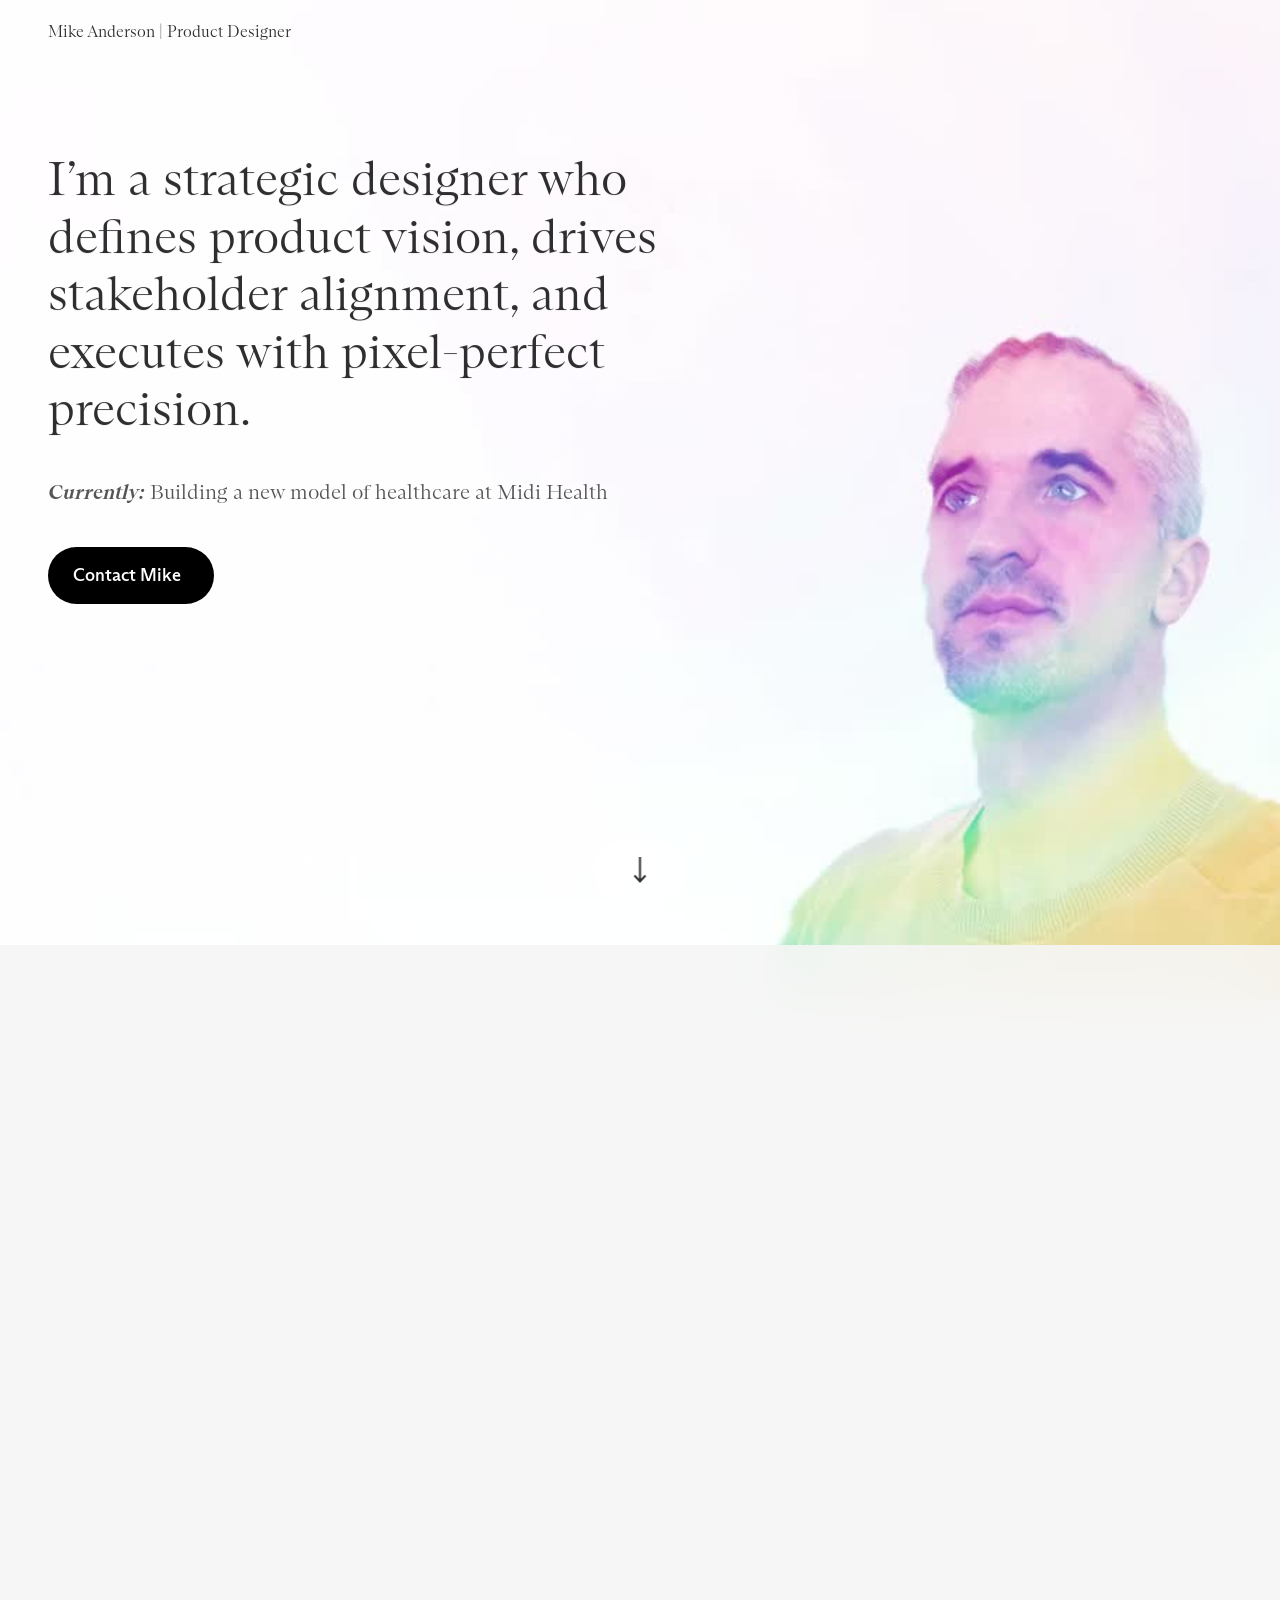
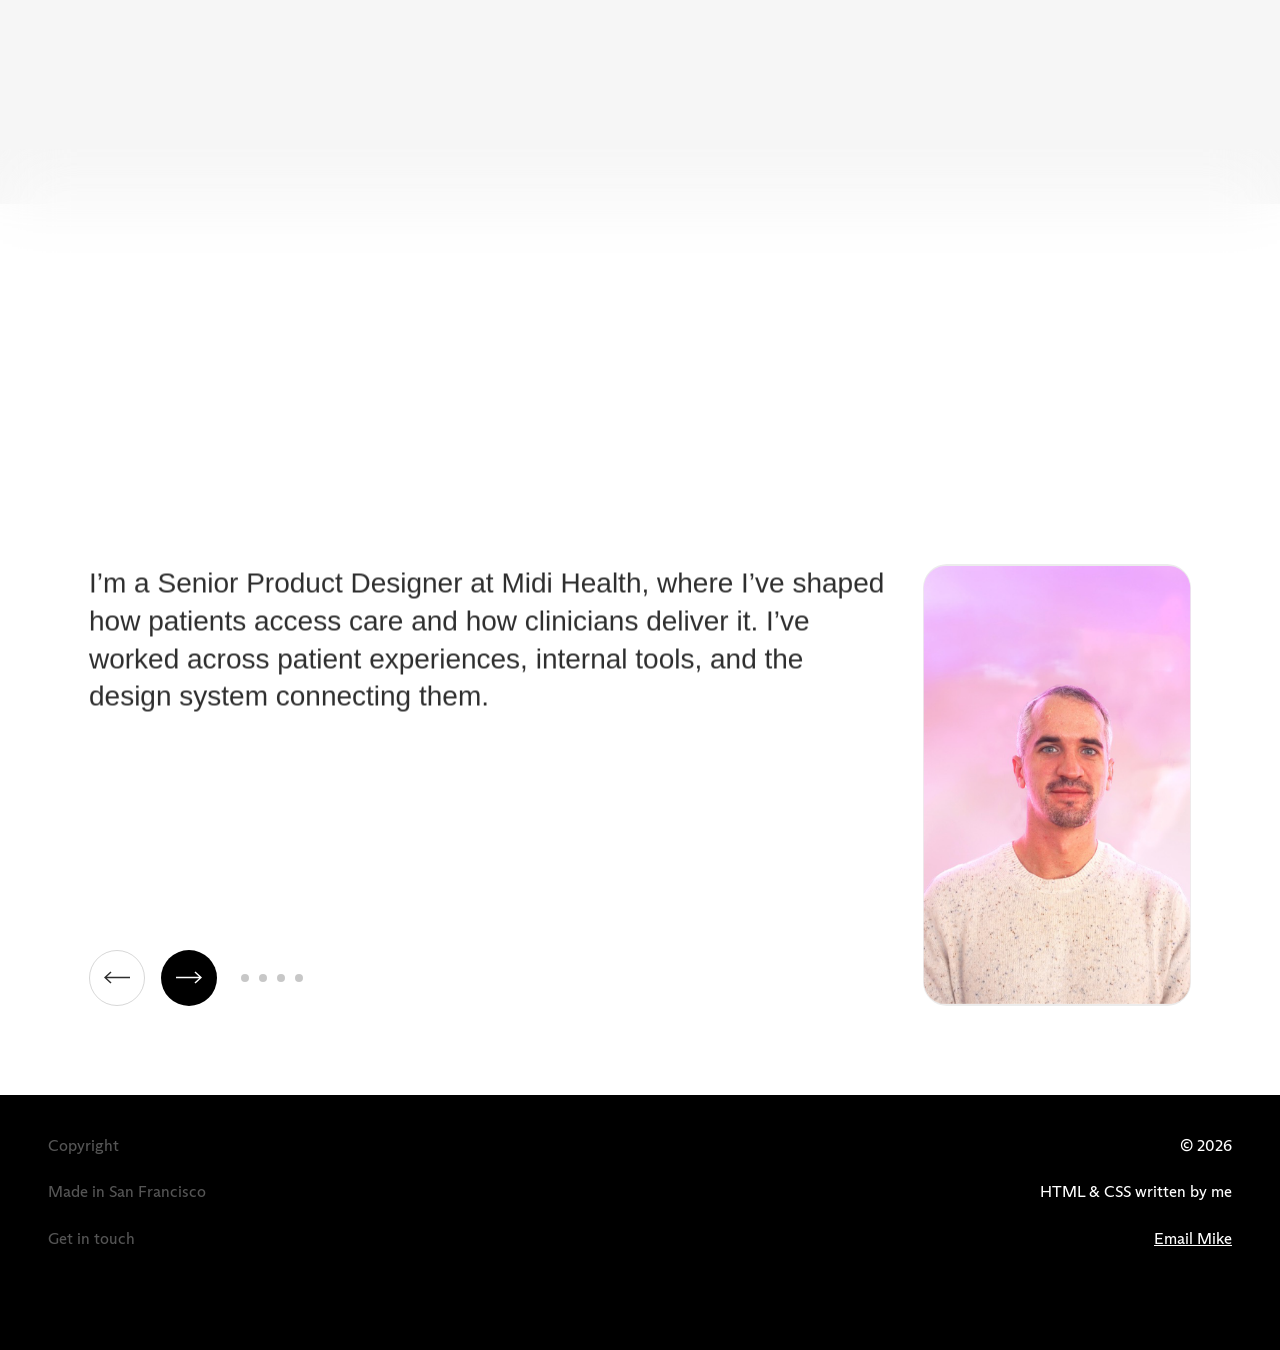
==== commit 21eb23a1: "Fix the dark About carousel: white card, light graphics index.html's About carries data-theme="dark"" ====
--- a/index.html
+++ b/index.html
@@ -161,15 +161,15 @@
         </article>
         <article class="slide">
           <p class="slide__copy" data-lines>I&rsquo;m as comfortable on a team as I am on my own. For my first eighteen months at Midi I was the only product designer: research, product direction, UI &mdash; whatever the week needed.</p>
-          <img class="slide__media" src="img/about-endtoend-dark.png" alt="One designer across research, direction and interface." loading="lazy">
+          <img class="slide__media" src="img/about-endtoend.png" alt="One designer across research, direction and interface." loading="lazy">
         </article>
         <article class="slide">
           <p class="slide__copy" data-lines>Before healthcare: I worked in fintech at Landed, launched a fashion startup with two co-founders, and freelanced for Mazda, Initialized and Bobbie.</p>
-          <img class="slide__media" src="img/about-clients-dark.png" alt="Selected clients: Mazda, Initialized, Bobbie, Landed, Acaso and Pandora." loading="lazy">
+          <img class="slide__media" src="img/about-clients.png" alt="Selected clients: Mazda, Initialized, Bobbie, Landed, Acaso and Pandora." loading="lazy">
         </article>
         <article class="slide">
           <p class="slide__copy" data-lines>I&rsquo;m the &ldquo;glue&rdquo; on every team I join. So, when one question has four answers in four documents, turning them into a single idea feels less like process and more like a conversation I&rsquo;m already in.</p>
-          <img class="slide__media" src="img/about-convergence-dark.png" alt="Four teams' findings converging into one narrative." loading="lazy">
+          <img class="slide__media" src="img/about-convergence.png" alt="Four teams' findings converging into one narrative." loading="lazy">
         </article>
       </div>
 
--- a/styles/tokens.css
+++ b/styles/tokens.css
@@ -82,6 +82,10 @@
   --font-family-sans: "EduArizonaSans", system-ui, sans-serif;
   /* eyebrows only — Figma sets these in Chivo Mono, not the sans */
   --font-family-mono: "ChivoMono", ui-monospace, SFMono-Regular, Menlo, monospace;
+  /* long-form body copy, to break up the serif. Helvetica Neue is a system
+     face — Light resolves on Apple devices, Arial Regular elsewhere. */
+  --font-family-grotesk: "Helvetica Neue", Helvetica, Arial, sans-serif;
+  --font-weight-grotesk-light: 300;
   --font-weight-serif-thin: 100;
   --font-weight-serif-light: 300;
   --font-weight-serif-regular: 400;
--- a/styles/site.css
+++ b/styles/site.css
@@ -173,6 +173,10 @@
   margin-top: calc(var(--sheet-overlap) * -1);
 }
 .about .carousel {
+  /* the section carries data-theme="dark", which flips --color-bg-page to
+     black — but every other rule here (on-light ink, ink-filled next arrow)
+     assumes a light card, so pin the surface rather than inherit it */
+  background: var(--primitive-white);
   --sheet-ink: var(--color-text-on-light);
   --sheet-rule: rgb(0 0 0 / .16);
   --sheet-dot: rgb(0 0 0 / .22);
@@ -219,17 +223,18 @@
 /* Chivo Mono, and the mono already has the spacing built in — the .08em
    tracking that was here on top of Inter is what made these read wrong. */
 .eyebrow-chip {
+  /* plain centred text, not a tag — 377:24941 draws it as an outline button
+     with no fill and no stroke, which is just the label */
   width: max-content; margin: 0 auto var(--space-lg);
-  padding: var(--space-sm) var(--space-md);
-  border-radius: var(--radius-pill);
-  background: var(--color-accent-dusk-tint);
   font-family: var(--font-family-mono);
   font-size: var(--font-size-eyebrow-section);
   font-weight: var(--font-weight-mono-medium);
   letter-spacing: 0; text-transform: uppercase;
-}
+  color: var(--color-text-primary);
+}
+/* the About eyebrow sits on a sheet, so it takes the sheet's ink and keeps the
+   underline it has in Figma; the Skills one has neither */
 .eyebrow-chip--bare {
-  background: none; padding-inline: 0;
   color: var(--sheet-ink, var(--color-text-on-dark));
   text-decoration: underline; text-underline-offset: 4px;
 }
@@ -321,9 +326,10 @@
   /* grid rather than block so the copy centres against the full card face */
   display: grid; align-content: center;
   opacity: 0; pointer-events: none;
+  font-family: var(--font-family-grotesk);
   font-size: var(--font-size-body);
-  font-weight: var(--font-weight-serif-light);
-  line-height: 1.4;
+  font-weight: var(--font-weight-grotesk-light);
+  line-height: 1.5;
 }
 .card.is-flipped .card__face--front { opacity: 0; visibility: hidden; }
 .card.is-flipped .card__face--back  { opacity: 1; pointer-events: auto; }
@@ -366,6 +372,7 @@
   max-width: var(--layout-content-width);
   margin: 0 auto;
   padding: var(--space-card-pad-large);
+  border: var(--size-border-width) solid var(--color-card-border);
   border-radius: var(--radius-card);
   background: var(--color-bg-page);          /* white, same as the flip cards */
 }
@@ -390,9 +397,11 @@
   margin: 0;
   /* keep the copy clear of the controls pinned beneath it */
   padding-bottom: calc(var(--size-card-action) + var(--space-lg));
+  font-family: var(--font-family-grotesk);
   font-size: var(--font-size-h2);
-  font-weight: var(--font-weight-serif-light);
-  line-height: 1.2;
+  font-weight: var(--font-weight-grotesk-light);
+  /* 1.2 was set for the serif; the grotesk needs more room between lines */
+  line-height: 1.35;
   /* starts at the top of the slide, as in Figma — the leftover space sits
      under the copy rather than being split around it */
   align-self: start;
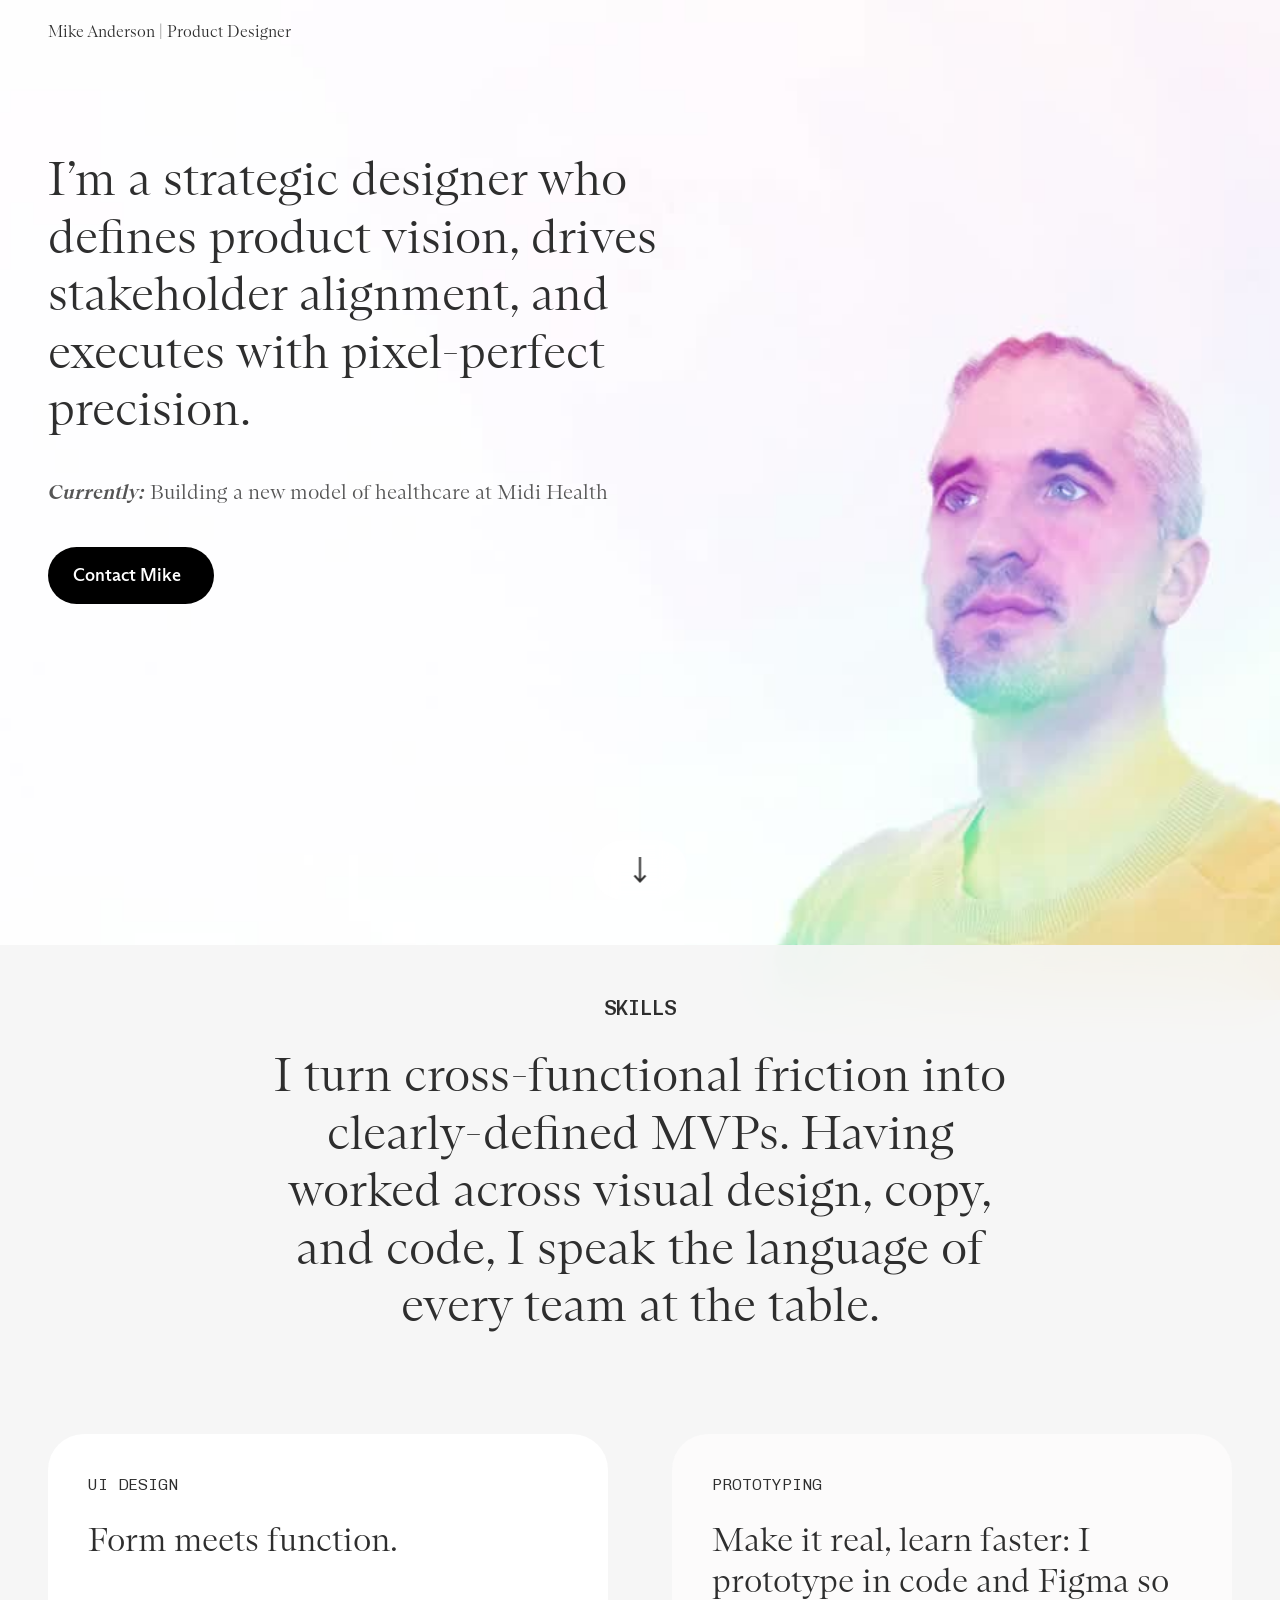
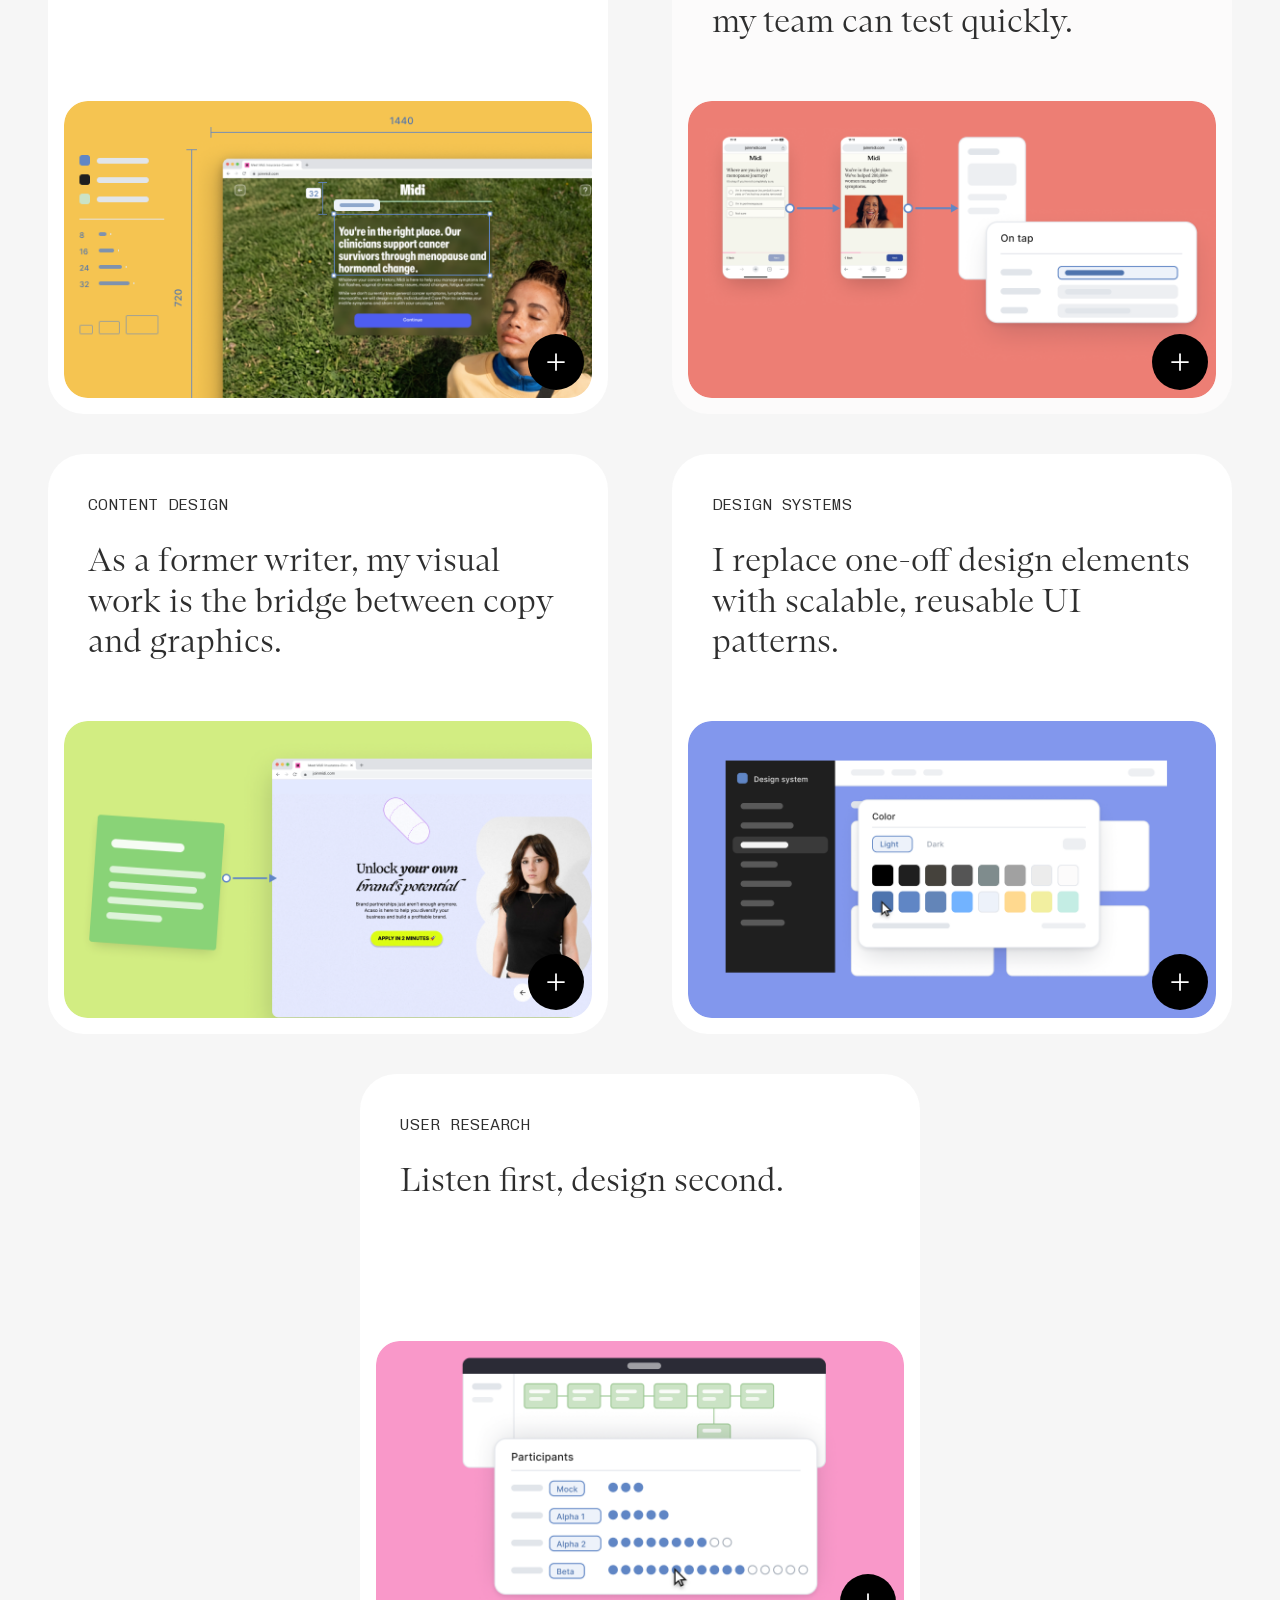
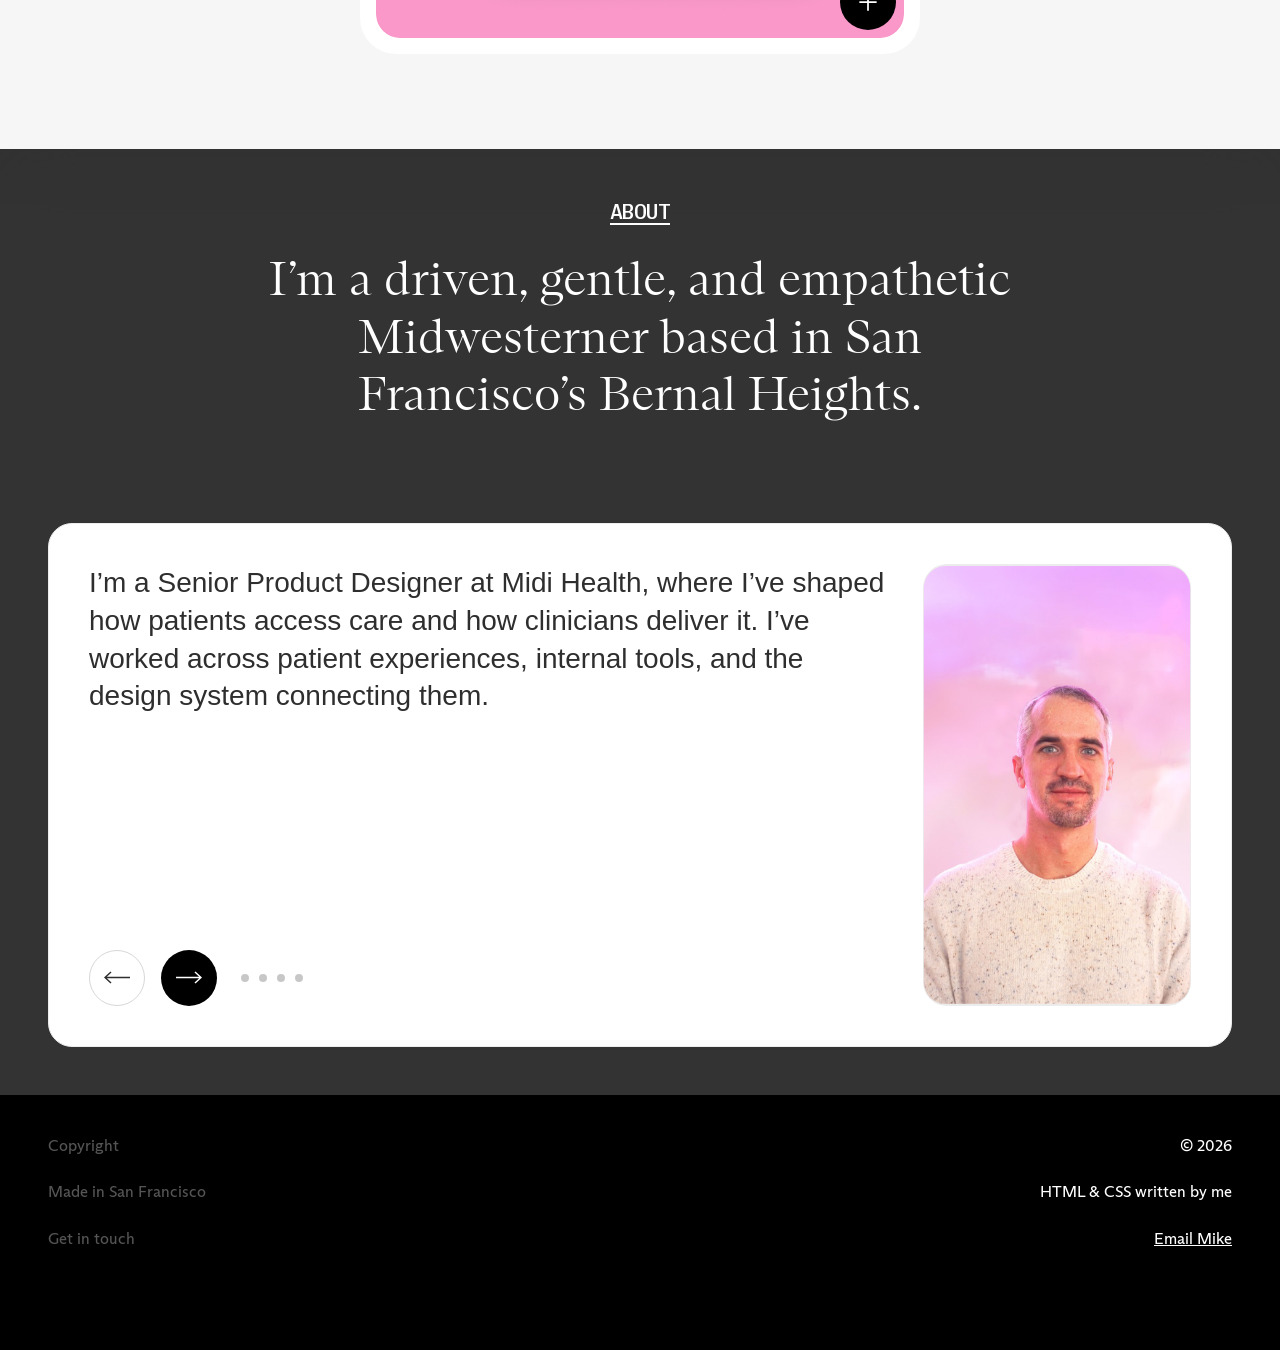
==== commit 3e0b2072: "Build the mobile slide card: coloured field, image on top, copy in a panel Ports Figma 438:11100. Be" ====
--- a/index.html
+++ b/index.html
@@ -155,21 +155,21 @@
 
     <div class="carousel" data-carousel>
       <div class="carousel__viewport">
-        <article class="slide slide--portrait is-current">
+        <article class="slide slide--portrait is-current slide--pink">
           <p class="slide__copy" data-lines>I&rsquo;m a Senior Product Designer at Midi Health, where I&rsquo;ve shaped how patients access care and how clinicians deliver it. I&rsquo;ve worked across patient experiences, internal tools, and the design system connecting them.</p>
           <img class="slide__media" src="img/about-portrait.png" alt="Mike Anderson." loading="lazy">
         </article>
-        <article class="slide">
+        <article class="slide slide--gold">
           <p class="slide__copy" data-lines>I&rsquo;m as comfortable on a team as I am on my own. For my first eighteen months at Midi I was the only product designer: research, product direction, UI &mdash; whatever the week needed.</p>
-          <img class="slide__media" src="img/about-endtoend.png" alt="One designer across research, direction and interface." loading="lazy">
-        </article>
-        <article class="slide">
+          <img class="slide__media" data-mobile-src="img/about-endtoend-mobile.png" src="img/about-endtoend.png" alt="One designer across research, direction and interface." loading="lazy">
+        </article>
+        <article class="slide slide--pink">
           <p class="slide__copy" data-lines>Before healthcare: I worked in fintech at Landed, launched a fashion startup with two co-founders, and freelanced for Mazda, Initialized and Bobbie.</p>
-          <img class="slide__media" src="img/about-clients.png" alt="Selected clients: Mazda, Initialized, Bobbie, Landed, Acaso and Pandora." loading="lazy">
-        </article>
-        <article class="slide">
+          <img class="slide__media" data-mobile-src="img/about-clients-mobile.png" src="img/about-clients.png" alt="Selected clients: Mazda, Initialized, Bobbie, Landed, Acaso and Pandora." loading="lazy">
+        </article>
+        <article class="slide slide--lime">
           <p class="slide__copy" data-lines>I&rsquo;m the &ldquo;glue&rdquo; on every team I join. So, when one question has four answers in four documents, turning them into a single idea feels less like process and more like a conversation I&rsquo;m already in.</p>
-          <img class="slide__media" src="img/about-convergence.png" alt="Four teams' findings converging into one narrative." loading="lazy">
+          <img class="slide__media" data-mobile-src="img/about-convergence-mobile.png" src="img/about-convergence.png" alt="Four teams' findings converging into one narrative." loading="lazy">
         </article>
       </div>
 
--- a/styles/tokens.css
+++ b/styles/tokens.css
@@ -25,6 +25,8 @@
   /* the surface the exported About slide graphics are drawn on, so letterboxing
      them into a square box is invisible */
   --color-media-surface: #F3F4F6;
+  --color-slide-panel: #FBFBFB;      /* the copy panel on mobile slides */
+  --radius-slide-art: 13px;
   --primitive-blue-400: #6385B8;
   --primitive-dusk-050: #F3F0FB;
   --primitive-dusk-100: #E5DFF7;
--- a/styles/site.css
+++ b/styles/site.css
@@ -393,6 +393,12 @@
 }
 .slide.is-current { opacity: 1; visibility: visible; }
 
+/* each slide carries its own field colour; only the mobile layout paints it */
+.slide--pink { --slide-accent: var(--primitive-pink-300); }
+.slide--gold { --slide-accent: var(--primitive-gold-400); }
+.slide--lime { --slide-accent: var(--primitive-chartreuse-300); }
+
+
 .slide__copy {
   margin: 0;
   /* keep the copy clear of the controls pinned beneath it */
@@ -533,42 +539,66 @@
 @media (max-width: 700px) {
   /* align-content, not align-items: the slides share one grid cell, so without
      it the auto rows stretch to the tallest slide and tear copy from media */
-  /* rows rather than align-content: the leftover space goes to row 1, so every
-     slide's copy starts at the same top edge and every slide's media still
-     lands on the same bottom edge. align-content:end did the second but let
-     the copy float down whenever a slide ran short. */
+  /* Figma 438:11100 — the card's interior is one coloured field running the
+     full height, with the artwork floating in the upper square and the copy in
+     a rounded panel at the bottom. The card's own clip does the rounding, so
+     the field itself is square-cornered. */
+  .carousel { padding: 0; overflow: hidden; }
   .slide,
   .slide--portrait {
     grid-template-columns: minmax(0, 1fr);
-    grid-template-rows: 1fr auto;
-    align-content: stretch;
-  }
-  .slide__copy { align-self: start; }
-
-  /* square here too, capped so a 600px viewport does not hand back a 480px
-     image. Every slide is now the same box, so the portrait needs no special
-     sizing — it just crops instead of letterboxing. */
+    /* the image region is square: the card's inner width, less its 1px border */
+    /* 1fr, not auto: row 2 then absorbs the slack so every slide's panel is the
+       same height as the tallest without measuring any of them */
+    grid-template-rows: calc(100cqw - 2px) 1fr;
+    row-gap: 0;
+    align-self: stretch;
+    background: var(--slide-accent, var(--color-bg-page));
+  }
+
+  /* the markup is copy-then-media, but this layout puts the image first */
+  .slide__media { grid-row: 1; }
+  .slide__copy  { grid-row: 2; }
+
+  /* the artwork floats inset on the field; a photo fills it instead */
   .slide__media,
   .slide--portrait .slide__media {
-    width: 100%;
-    max-width: var(--layout-slide-media-max);
-    aspect-ratio: 1;
+    width: 90.4%;                       /* 300 of 332 */
+    max-width: none;
+    height: auto;
+    aspect-ratio: auto;
+    object-fit: contain;
+    align-self: center;
     margin-inline: auto;
-  }
-  /* the grid gap is the gap between copy and image once stacked, and the
-     mobile gutter is too tight for it on the slide with the longest copy */
-  .slide,
-  .slide--portrait { row-gap: var(--space-xl); }
-
-  /* back to the media midpoint: the card is tall here, so its centre would
-     land in the gap between copy and image. Every slide's media is now the
-     same height — 100cqw / 1.2068 — and 100cqw is the card's content box. */
+    border-radius: var(--radius-slide-art);
+    background: none;
+  }
+  .slide--portrait .slide__media {
+    width: 100%; height: 100%;
+    object-fit: cover;
+    border-radius: 0;
+    align-self: stretch;
+  }
+
+  /* the copy is its own panel; align-content:stretch makes row 2 absorb the
+     slack, so every slide's panel is the same height without measuring */
+  .slide__copy {
+    align-self: stretch;
+    margin: 0 1px 1px;
+    padding: 28px 32px;
+    border-radius: var(--radius-card);
+    background: var(--color-slide-panel);
+    font-size: 18px;
+    line-height: 1.5;
+  }
+
+  /* arrows centre on the card, as drawn */
   .carousel__arrow {
-    top: auto;
-    bottom: calc(var(--space-lg)
-                 - var(--size-carousel-arrow-mobile) / 2
-                 + min(100cqw, var(--layout-slide-media-max)) / 2);
-  }
+    top: 50%;
+    bottom: auto;
+    transform: translateY(-50%);
+  }
+
 }
 
 @media (prefers-reduced-motion: reduce) {
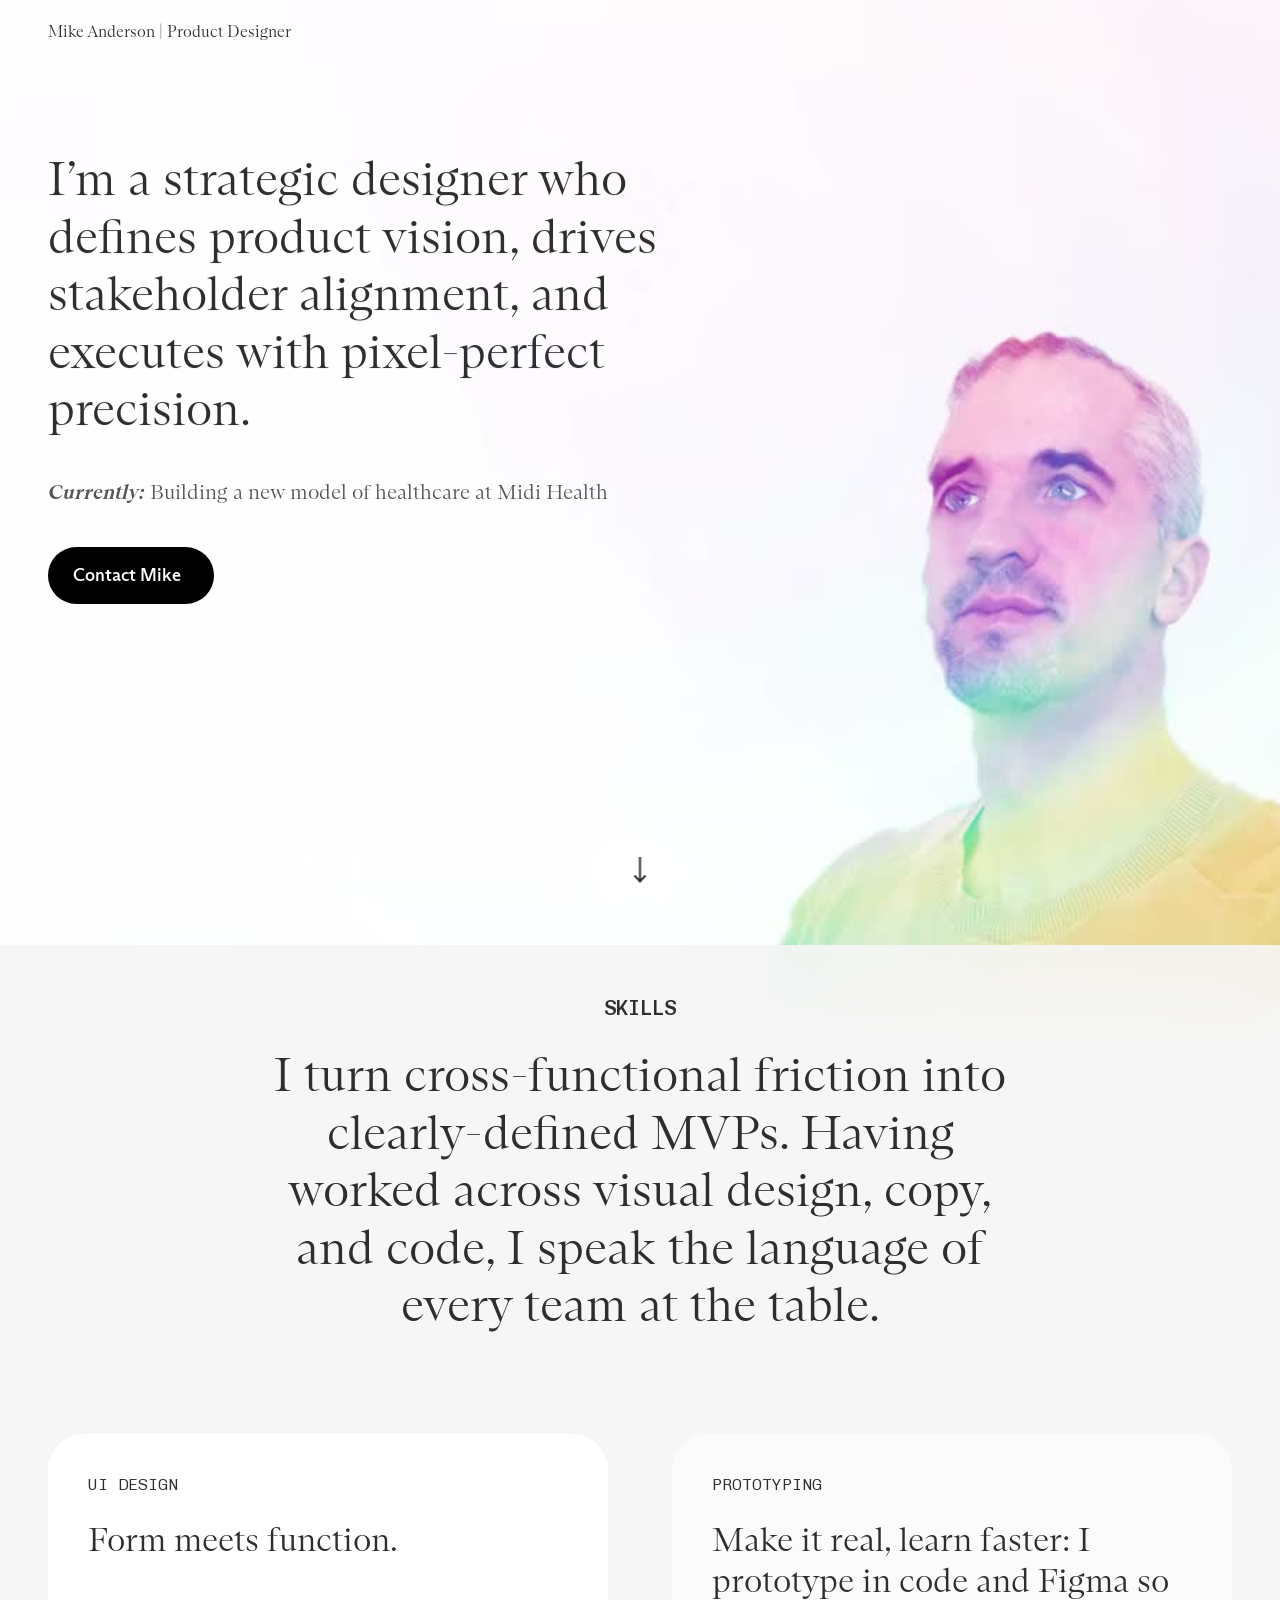
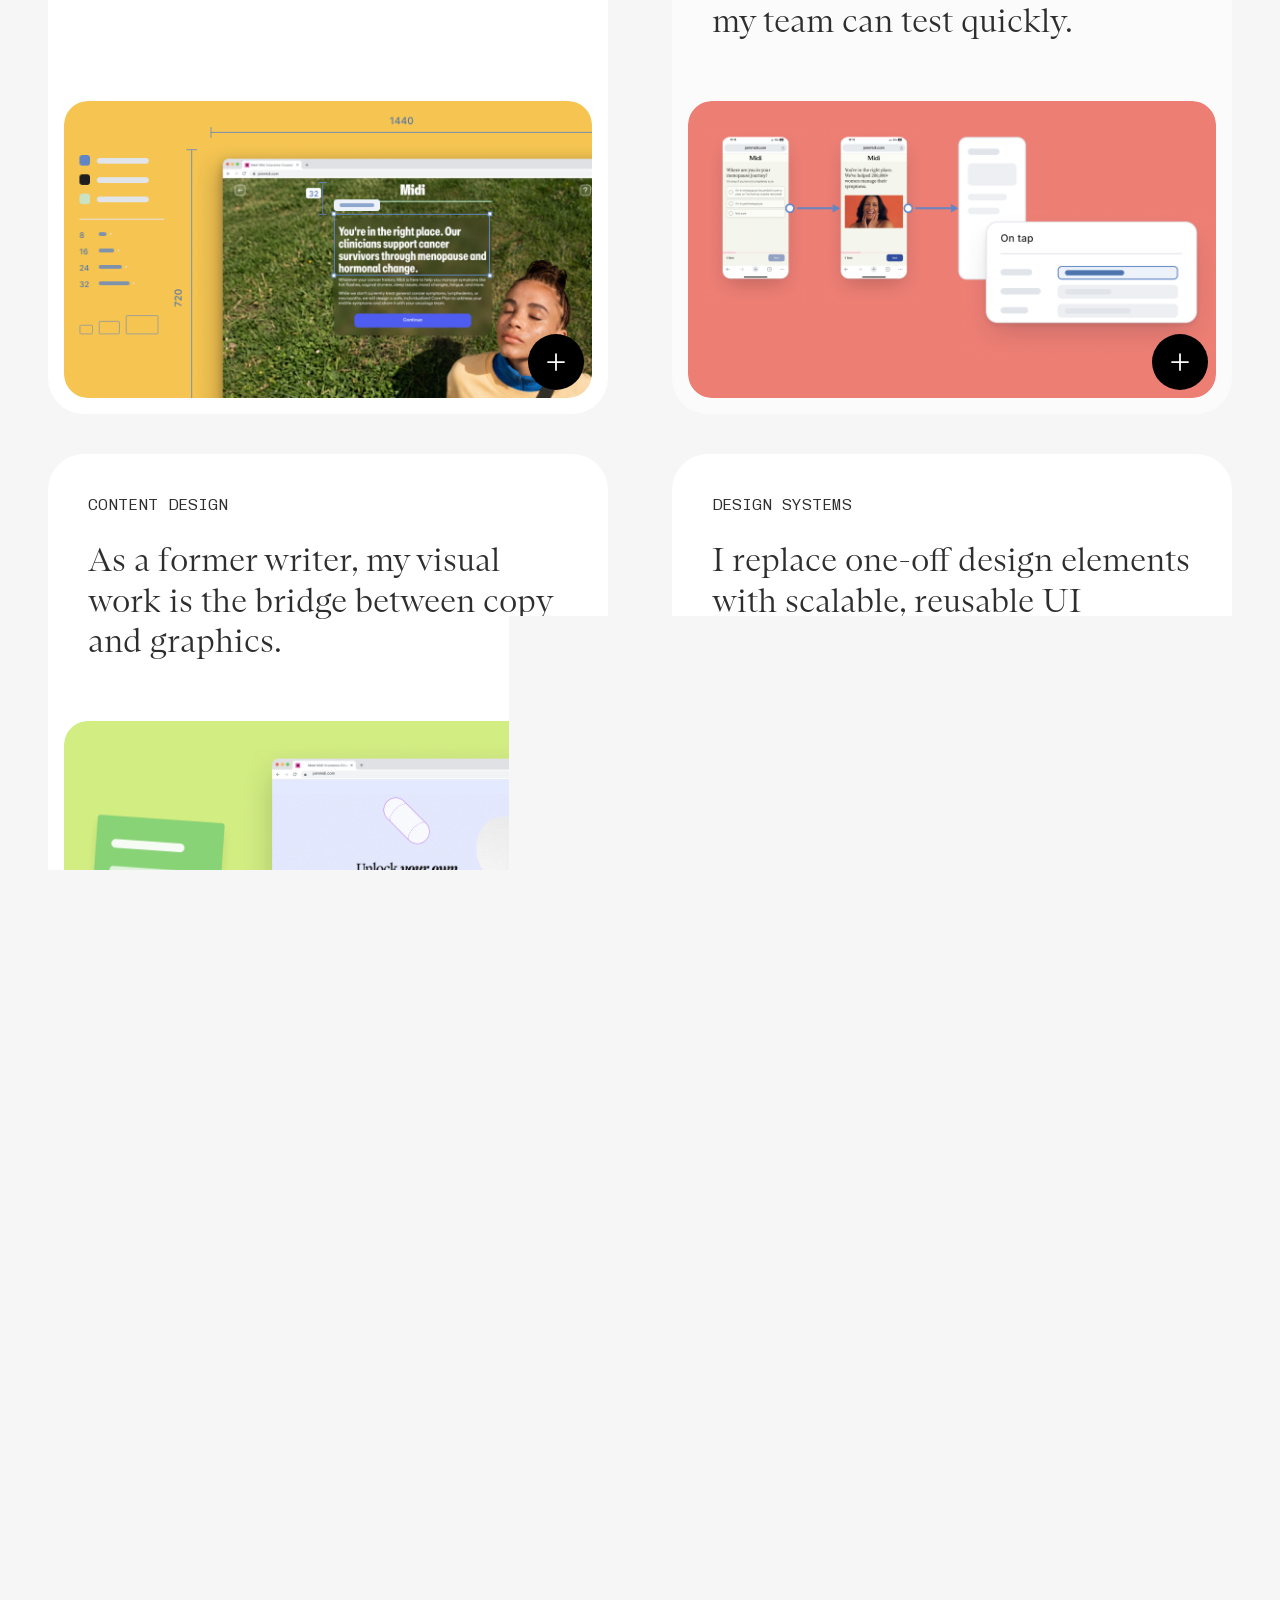
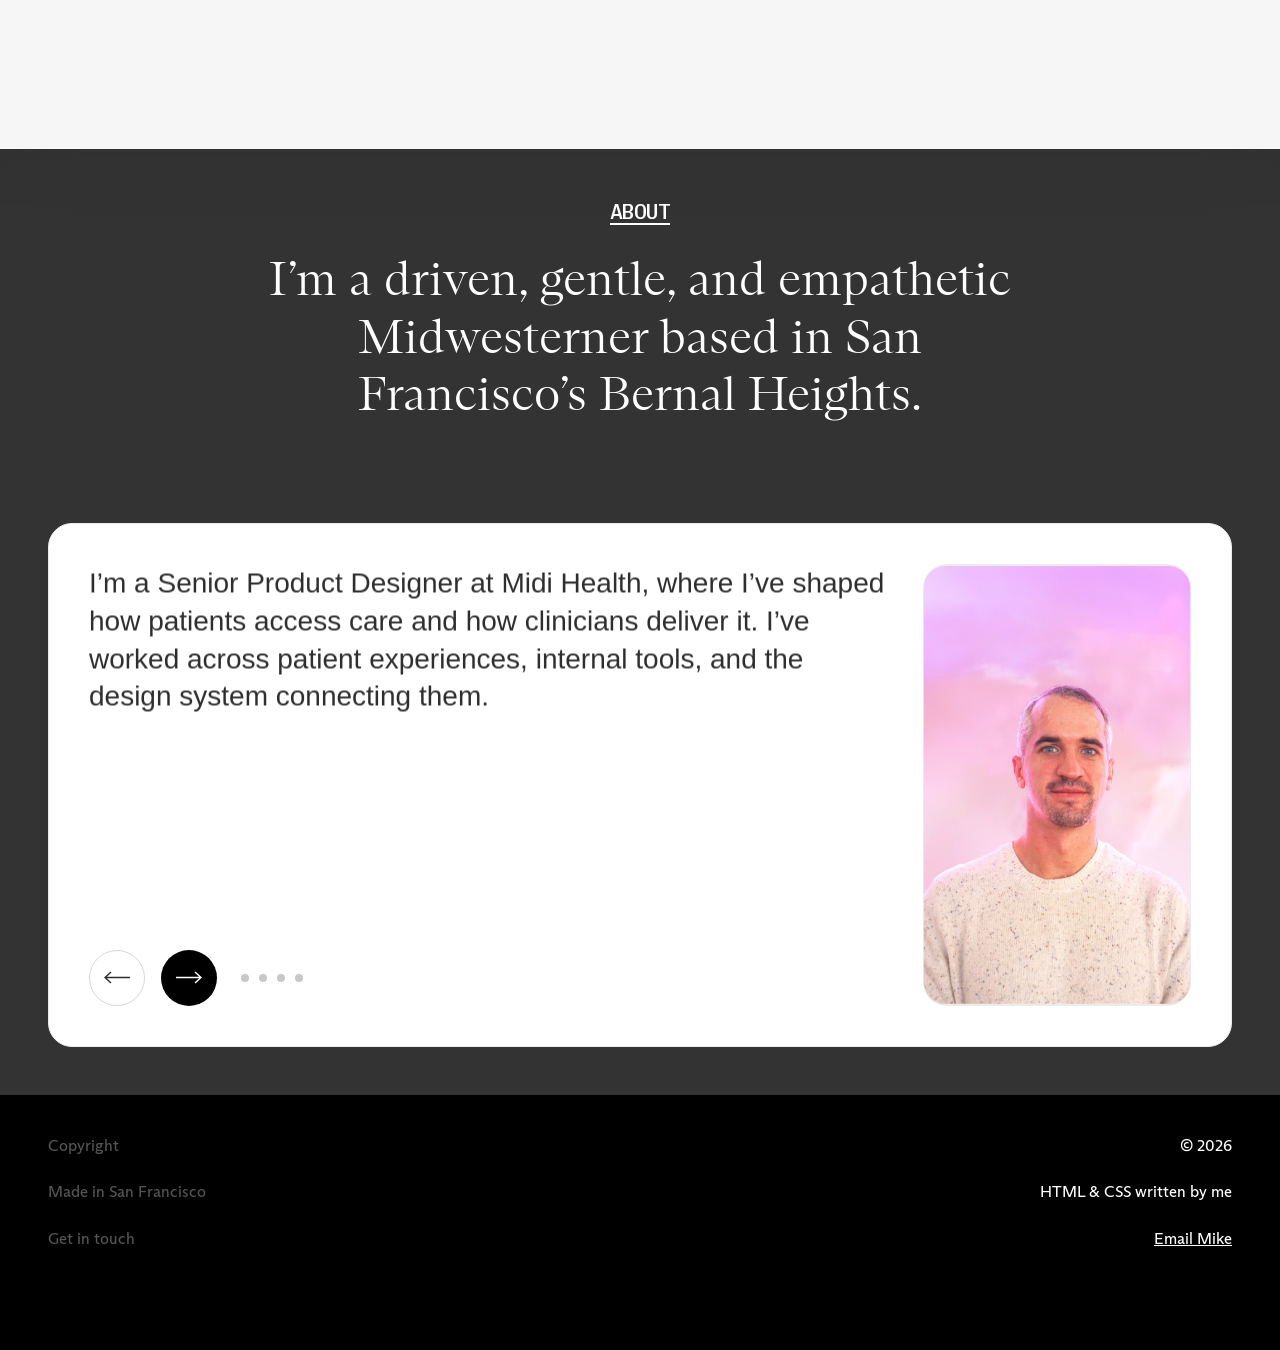
==== commit 54b81591: "Match slide 1's crop to spec, refresh slide 3, unify the slide fade Slide 1 was far too zoomed. obje" ====
--- a/index.html
+++ b/index.html
@@ -155,9 +155,9 @@
 
     <div class="carousel" data-carousel>
       <div class="carousel__viewport">
-        <article class="slide slide--portrait is-current slide--pink">
+        <article class="slide slide--portrait is-current">
           <p class="slide__copy" data-lines>I&rsquo;m a Senior Product Designer at Midi Health, where I&rsquo;ve shaped how patients access care and how clinicians deliver it. I&rsquo;ve worked across patient experiences, internal tools, and the design system connecting them.</p>
-          <img class="slide__media" src="img/about-portrait.png" alt="Mike Anderson." loading="lazy">
+          <img class="slide__media" data-mobile-src="img/about-portrait-mobile.png" src="img/about-portrait.png" alt="Mike Anderson." loading="lazy">
         </article>
         <article class="slide slide--gold">
           <p class="slide__copy" data-lines>I&rsquo;m as comfortable on a team as I am on my own. For my first eighteen months at Midi I was the only product designer: research, product direction, UI &mdash; whatever the week needed.</p>
--- a/styles/tokens.css
+++ b/styles/tokens.css
@@ -26,6 +26,7 @@
      them into a square box is invisible */
   --color-media-surface: #F3F4F6;
   --color-slide-panel: #FBFBFB;      /* the copy panel on mobile slides */
+  --layout-slide-card-max: 420px;    /* the card stops growing here on mobile */
   --radius-slide-art: 13px;
   --primitive-blue-400: #6385B8;
   --primitive-dusk-050: #F3F0FB;
--- a/styles/site.css
+++ b/styles/site.css
@@ -148,6 +148,26 @@
   box-shadow: 0 12px 40px rgb(0 0 0 / .18);
   font-family: var(--font-family-sans);
   font-size: var(--font-size-label);
+  /* a popover toggles `display`, so the discrete properties have to be allowed
+     to animate or it simply appears. @starting-style supplies the from-state
+     the open rule would otherwise never have. */
+  transform-origin: bottom left;
+  opacity: 0;
+  transform: translateY(6px) scale(.98);
+  transition: opacity .18s ease,
+              transform .18s cubic-bezier(.2, .7, .3, 1),
+              display .18s allow-discrete,
+              overlay .18s allow-discrete;
+}
+.nav-popover:popover-open { opacity: 1; transform: none; }
+@starting-style {
+  .nav-popover:popover-open { opacity: 0; transform: translateY(6px) scale(.98); }
+}
+.nav-popover::backdrop {
+  background: rgb(0 0 0 / 0);
+  transition: background-color .18s ease,
+              display .18s allow-discrete,
+              overlay .18s allow-discrete;
 }
 .nav-popover a {
   display: block; padding: var(--space-md) var(--space-lg);
@@ -541,19 +561,31 @@
      it the auto rows stretch to the tallest slide and tear copy from media */
   /* Figma 438:11100 — the card's interior is one coloured field running the
      full height, with the artwork floating in the upper square and the copy in
-     a rounded panel at the bottom. The card's own clip does the rounding, so
-     the field itself is square-cornered. */
-  .carousel { padding: 0; overflow: hidden; }
+     a rounded panel at the bottom. The field is square-cornered; something
+     above it has to do the rounding. */
+  .carousel {
+    padding: 0;
+    /* capped: the image region is as tall as the card is wide, so at 699px an
+       uncapped card gives a 613px square */
+    max-width: var(--layout-slide-card-max);
+    margin-inline: auto;
+  }
+  /* the clip goes here, not on .carousel — the arrows hang outside the card by
+     half their width and were being cut off by it */
+  .carousel__viewport {
+    overflow: hidden;
+    border-radius: calc(var(--radius-card) - var(--size-border-width));
+  }
   .slide,
   .slide--portrait {
     grid-template-columns: minmax(0, 1fr);
     /* the image region is square: the card's inner width, less its 1px border */
     /* 1fr, not auto: row 2 then absorbs the slack so every slide's panel is the
        same height as the tallest without measuring any of them */
-    grid-template-rows: calc(100cqw - 2px) 1fr;
+    grid-template-rows: 100cqw 1fr;
     row-gap: 0;
     align-self: stretch;
-    background: var(--slide-accent, var(--color-bg-page));
+    background: var(--slide-accent, transparent);
   }
 
   /* the markup is copy-then-media, but this layout puts the image first */
@@ -573,24 +605,42 @@
     border-radius: var(--radius-slide-art);
     background: none;
   }
+  /* Slide 1 is served a pre-cropped square on mobile — 432:87 frames a 664x664
+     region of the portrait, which object-fit cannot reach from the full file at
+     this box size. Cropping the source means the box and the image share an
+     aspect and nothing is re-cropped here. It runs 24px under the panel so the
+     panel's rounded top corners land on photo. */
+  .slide--portrait { position: relative; }
   .slide--portrait .slide__media {
-    width: 100%; height: 100%;
+    position: absolute;
+    top: 0; left: 0;
+    width: 100%;
+    height: calc(100cqw + var(--radius-card));
     object-fit: cover;
     border-radius: 0;
-    align-self: stretch;
-  }
+  }
+  .slide--portrait .slide__copy { position: relative; z-index: 1; }
 
   /* the copy is its own panel; align-content:stretch makes row 2 absorb the
      slack, so every slide's panel is the same height without measuring */
   .slide__copy {
     align-self: stretch;
-    margin: 0 1px 1px;
+    /* flush to the card's inner edge: a margin here let the field colour show
+       as a hairline all the way round the panel */
+    margin: 0;
     padding: 28px 32px;
-    border-radius: var(--radius-card);
+    /* only the top corners: the viewport's clip owns the bottom two, and
+       rounding them here at a slightly larger radius let the field colour
+       show through as a ring */
+    border-radius: var(--radius-card) var(--radius-card) 0 0;
     background: var(--color-slide-panel);
     font-size: 18px;
     line-height: 1.5;
   }
+
+  /* the card cross-fades as one unit here: the media's own delayed fade meant
+     the incoming colour field appeared before its artwork did */
+  .slide.is-current .slide__media { animation: none; }
 
   /* arrows centre on the card, as drawn */
   .carousel__arrow {
@@ -687,16 +737,19 @@
   .site-nav__disclosure svg { width: 12px; height: 8px; }
   /* sits above the bar it opened from, not over it — --nav-h is measured in JS
      because the bar's height depends on the wrapped label */
+  /* a menu above the control that opened it, not a full-width sheet */
   .nav-popover:popover-open {
     position: fixed;
-    inset: auto var(--layout-page-margin)
+    inset: auto auto
            calc(var(--nav-h, 88px) + var(--space-sm) + env(safe-area-inset-bottom, 0px))
            var(--layout-page-margin);
-    width: auto;
+    width: max-content;
+    min-width: 180px;
+    max-width: calc(100% - 2 * var(--layout-page-margin));
     border-radius: var(--radius-card);
     padding: var(--space-sm);
   }
-  .nav-popover::backdrop { background: rgb(0 0 0 / .35); }
+  .nav-popover:popover-open::backdrop { background: rgb(0 0 0 / .35); }
 
   .card-grid { grid-template-columns: minmax(0, 1fr); }
   .card--wide { width: 100%; }
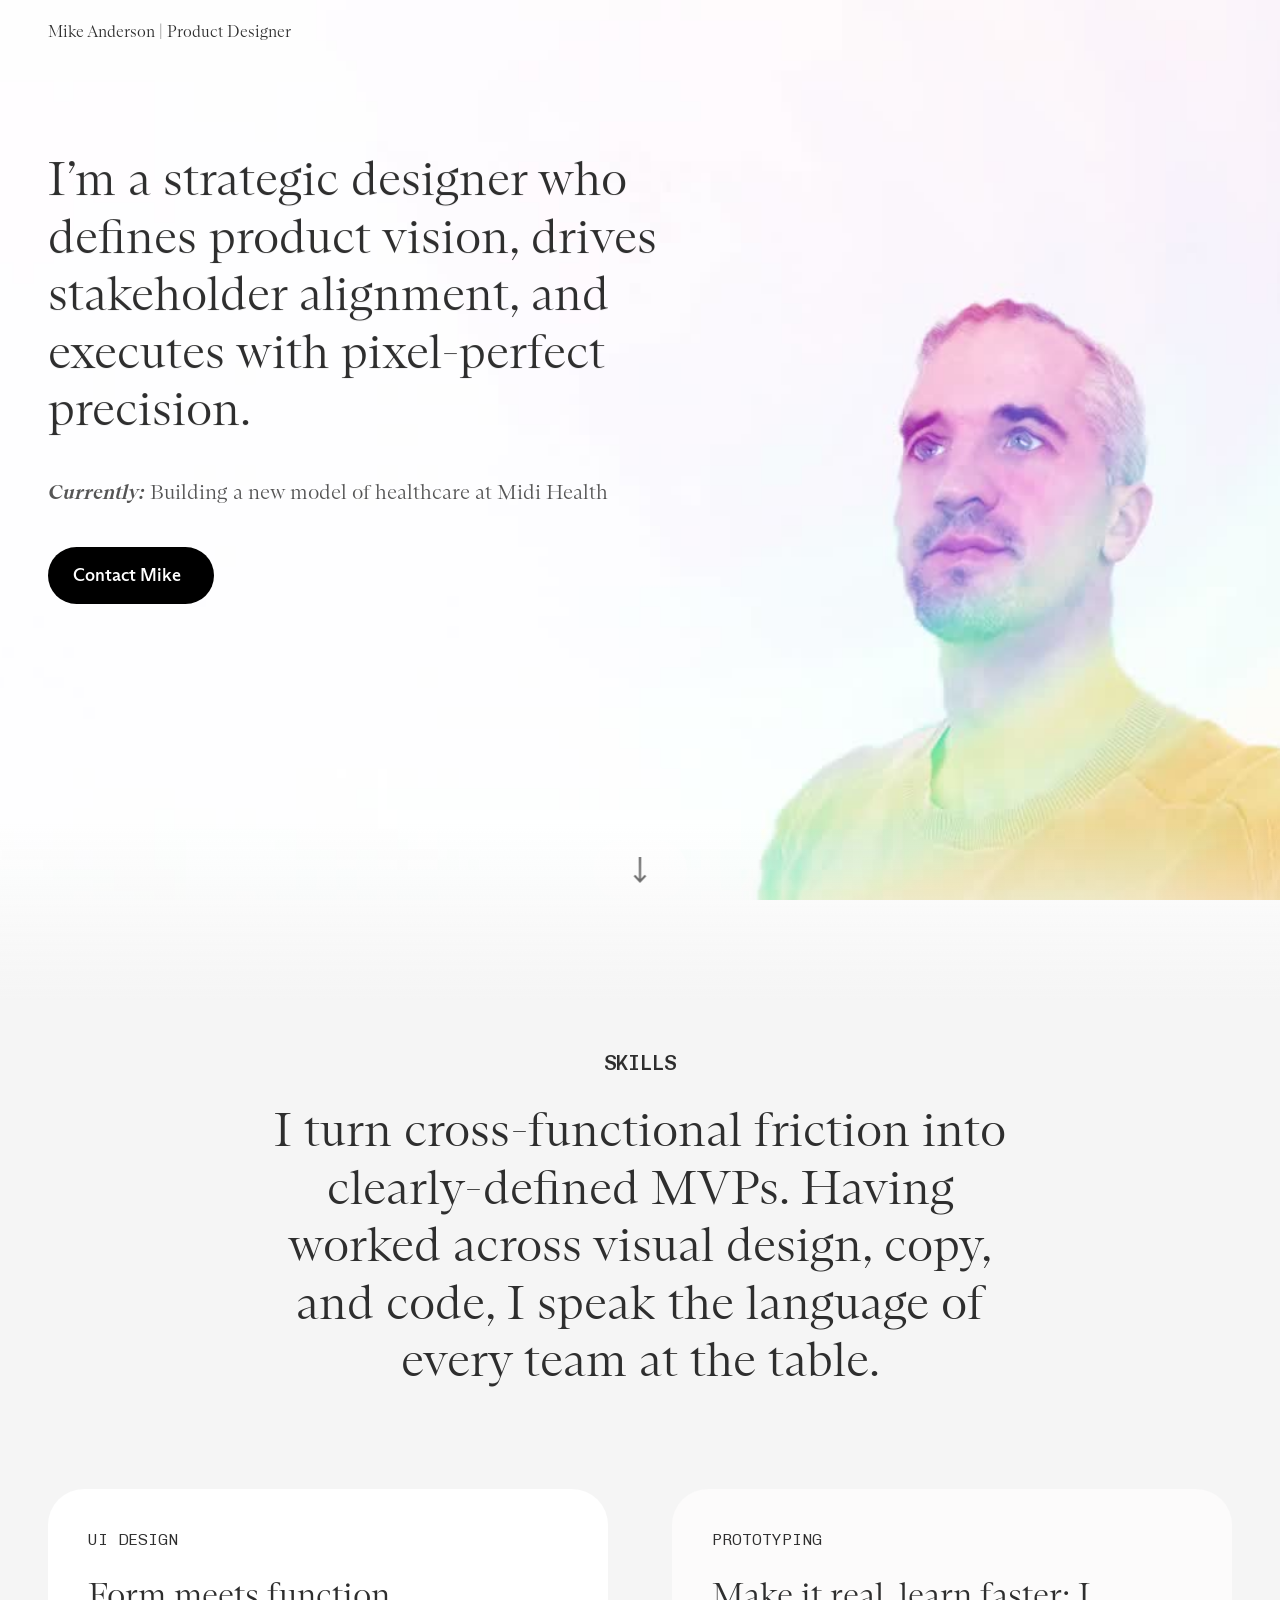
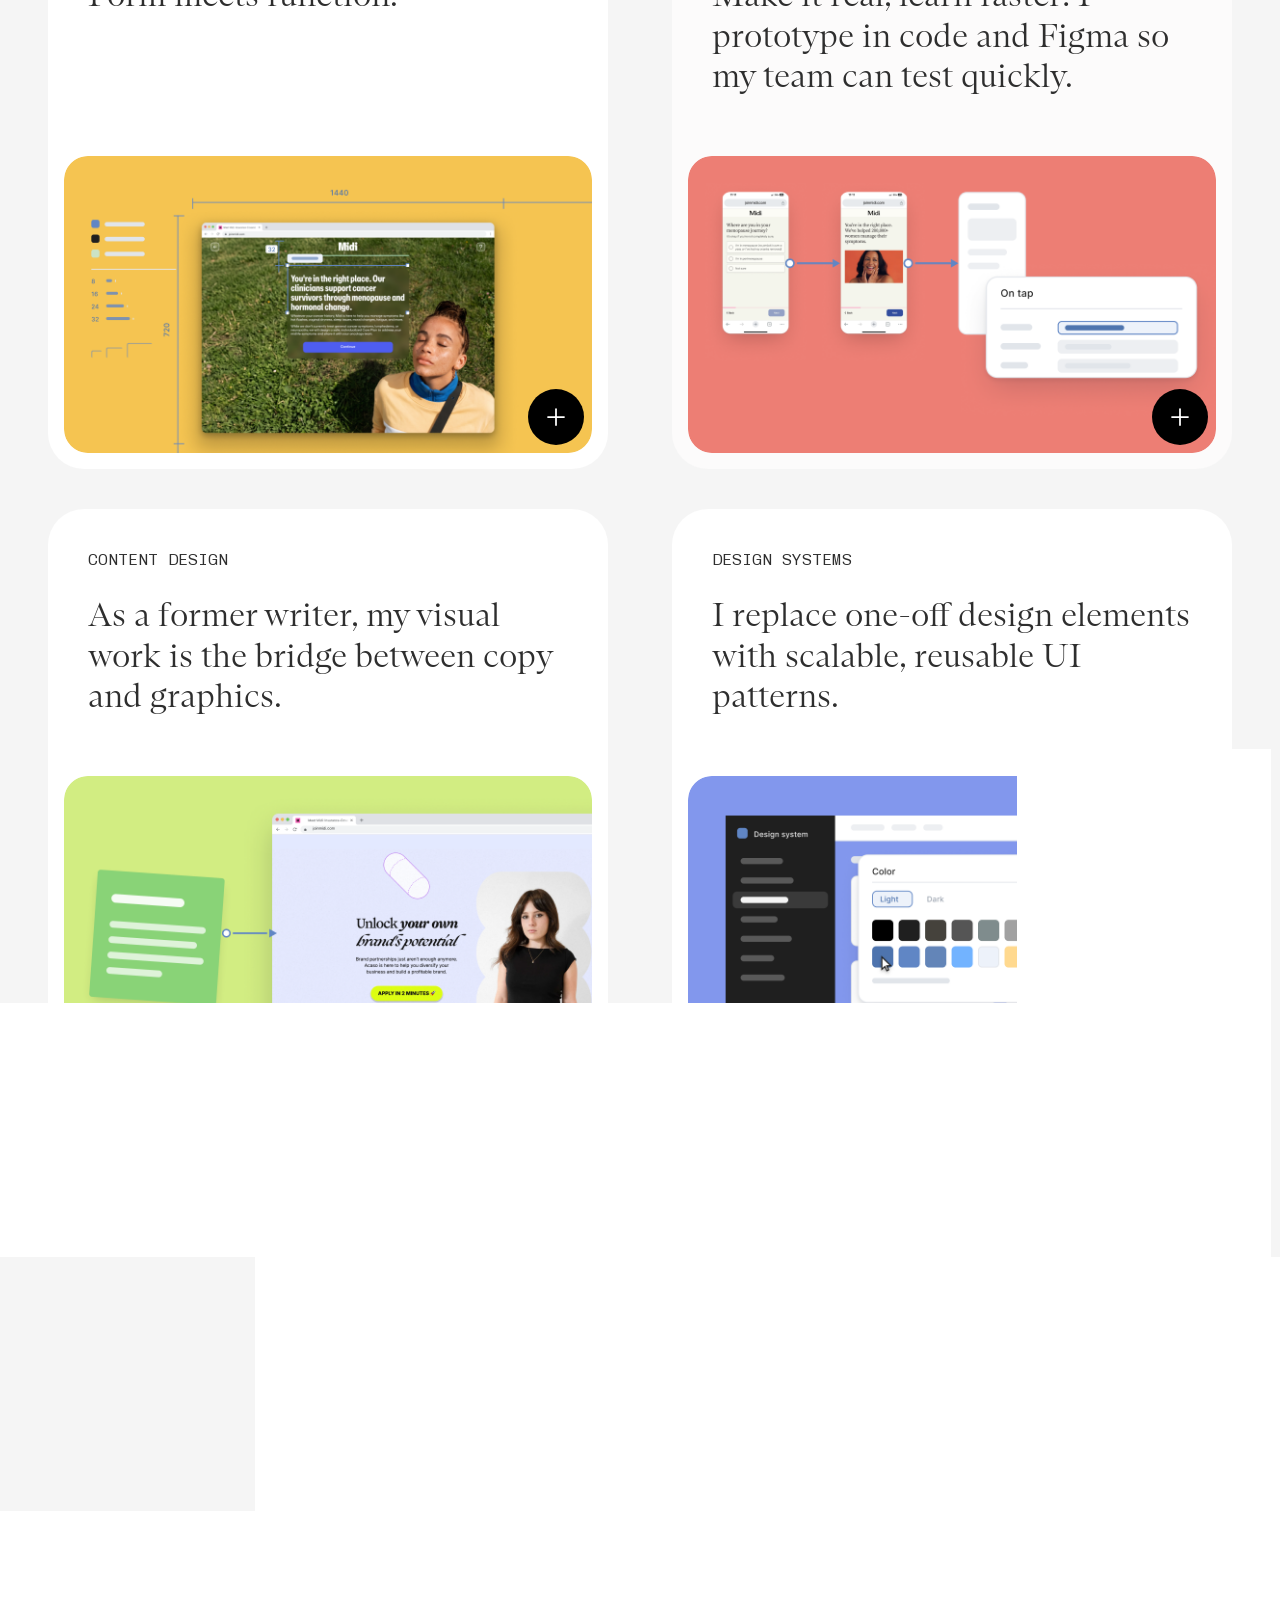
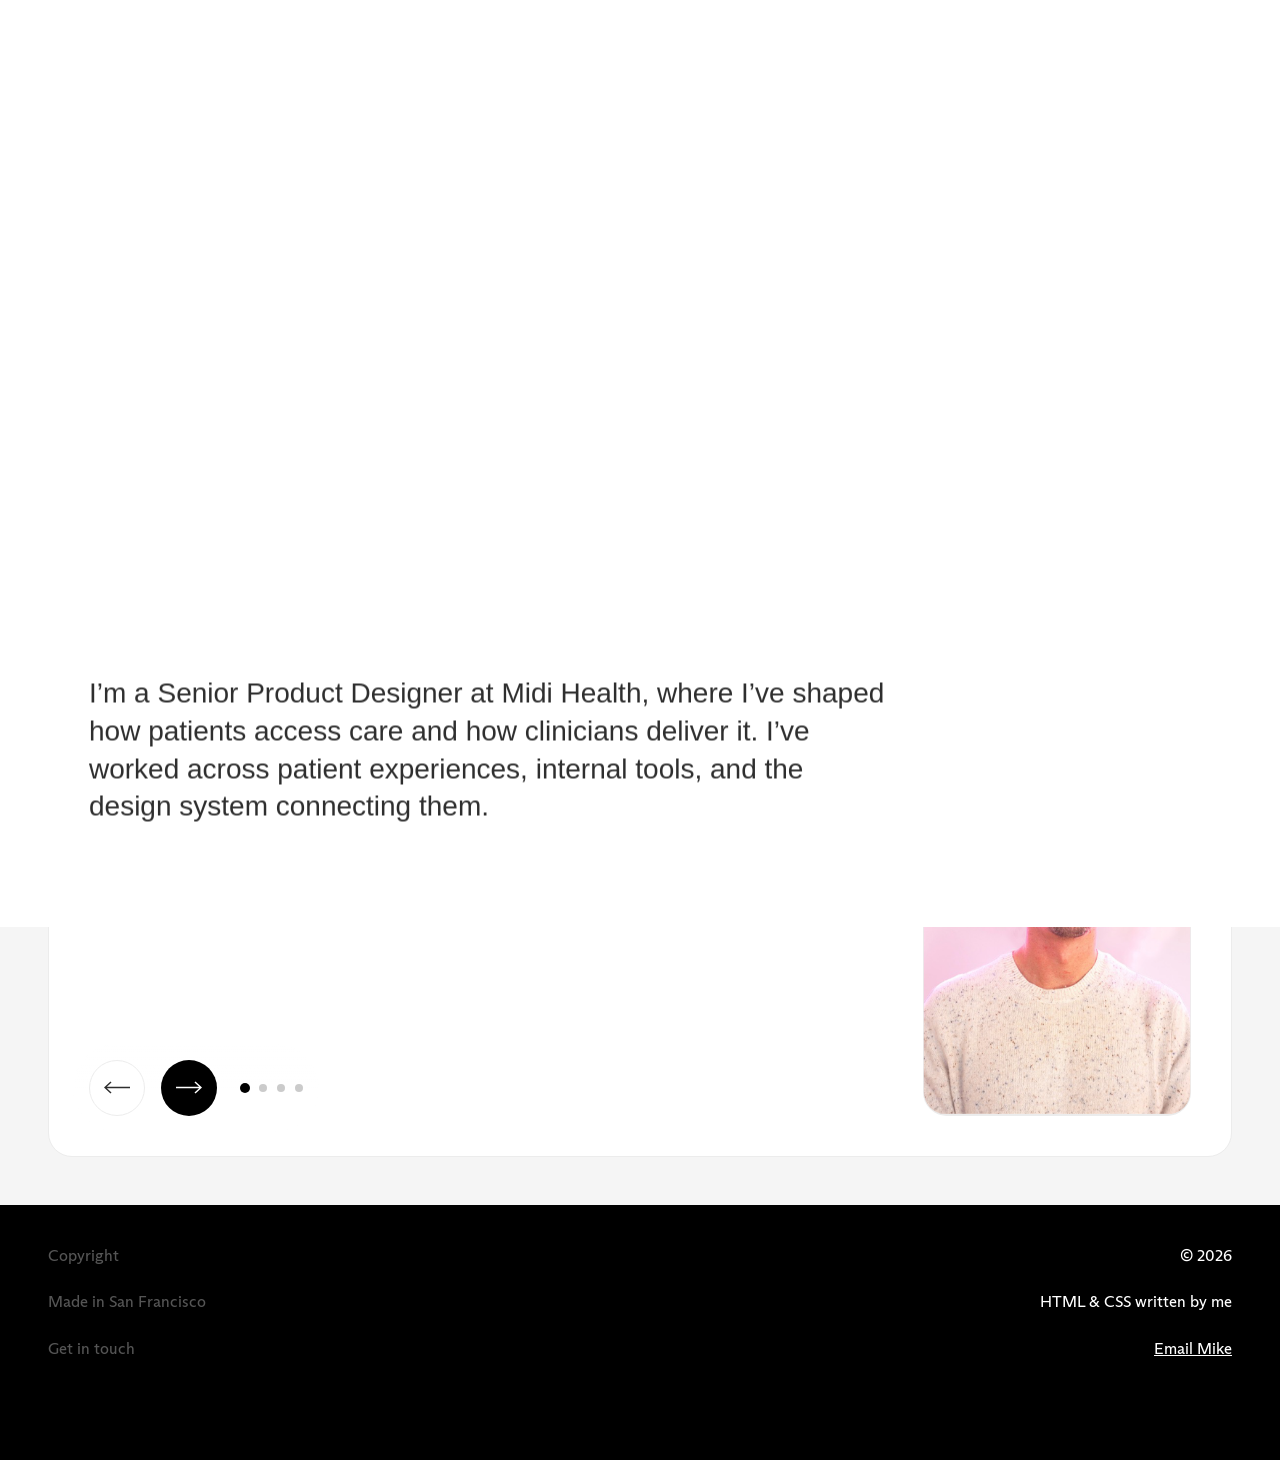
==== commit 6c14ee89: "Drop the card stack and reframe the hero to match the live site Sections: the hero was position:stic" ====
--- a/index.html
+++ b/index.html
@@ -149,7 +149,7 @@
   </section>
 
   <!-- ─── about ────────────────────────────────────────── -->
-  <section class="sheet about" id="about" data-theme="dark">
+  <section class="sheet about about--light" id="about">
     <p class="eyebrow-chip eyebrow-chip--bare">About</p>
     <h2 class="section-heading">I&rsquo;m a driven, gentle, and empathetic Midwesterner based in San Francisco&rsquo;s Bernal Heights.</h2>
 
--- a/styles/tokens.css
+++ b/styles/tokens.css
@@ -27,6 +27,11 @@
   --color-media-surface: #F3F4F6;
   --color-slide-panel: #FBFBFB;      /* the copy panel on mobile slides */
   --layout-slide-card-max: 420px;    /* the card stops growing here on mobile */
+  /* the peeking neighbours below 700. The scroller's inline padding is the sum
+     of the two, which is what holds the peek at a constant 16px as the card
+     grows to its cap. */
+  --layout-slide-peek: 16px;
+  --layout-slide-peek-gap: 12px;
   --radius-slide-art: 13px;
   --primitive-blue-400: #6385B8;
   --primitive-dusk-050: #F3F0FB;
@@ -182,7 +187,13 @@
 
   /* glass sheets — measured off Home — Desktop 1444 */
   --sheet-radius: 0px;   /* square slices — trying it without the rounded top */
-  --sheet-overlap: 55px;
+  /* the sections sat on top of each other by this much, which is what made
+     them read as a stack of cards. They butt now, so it is zero. */
+  --sheet-overlap: 0px;
+  /* the one surface every section below the hero sits on, and the colour the
+     hero fades into so the seam disappears (Figma 377:24925) */
+  --color-surface-section: #F5F5F5;
+  --layout-hero-fade: 176px;
   --sheet-light: rgb(245 245 245 / 0.90);
   --sheet-light-blur: 32px;
   --sheet-dark: rgb(0 0 0 / 0.80);
@@ -221,7 +232,7 @@
     --layout-card-media-bleed-h: 290px;
     --layout-scroll-rule-h: 56px;
     /* the 298px overlap is a desktop measurement; it swallows the hero copy at 390 */
-    --sheet-overlap: 24px;
+    --sheet-overlap: 0px;
     --sheet-radius: 0px;
   }
 }
--- a/styles/site.css
+++ b/styles/site.css
@@ -48,20 +48,34 @@
   line-height: 1.25;
   text-decoration: none;
   border: var(--size-border-width) solid transparent;
-  transition: background-color .2s ease, color .2s ease, border-color .2s ease;
+  transition: background-color .2s ease, color .2s ease, border-color .2s ease,
+              scale .12s ease;
 }
 .btn--solid {
   background: var(--color-button-solid-bg-on-light);
   color: var(--color-text-on-dark);
 }
-.btn--solid:hover { background: var(--color-button-solid-bg-on-light-hover); }
 .btn--ghost { background: transparent; color: var(--color-text-on-light); }
-.btn--ghost:hover { background: var(--color-button-ghost-bg-hover-on-light); }
+
+/* Hover is a pointer affordance, and a touch device keeps :hover applied after
+   a tap until you tap something else — which is what left the CTA looking
+   stuck. Behind this guard, touch never enters the state at all. The press is
+   tied to the gesture instead: :active ends the moment the finger lifts, so it
+   clears itself and no timer has to decide when to release it. */
+@media (hover: hover) {
+  .btn--solid:hover { background: var(--color-button-solid-bg-on-light-hover); }
+  .btn--ghost:hover { background: var(--color-button-ghost-bg-hover-on-light); }
+}
+.btn:active { scale: .97; }
+.btn--solid:active { background: var(--color-button-solid-bg-on-light-hover); }
+.btn--ghost:active { background: var(--color-button-ghost-bg-hover-on-light); }
 
 /* Current section. A raised white pill against the 80%-white glass reads as
    selected without competing with the solid Contact CTA, and the label weight
    is unchanged so the nav never resizes as you scroll. */
-.site-nav .btn--ghost { transition: background-color .2s ease, box-shadow .2s ease; }
+.site-nav .btn--ghost {
+  transition: background-color .2s ease, box-shadow .2s ease, scale .12s ease;
+}
 .site-nav .btn--ghost.is-current,
 .site-nav .btn--ghost.is-current:hover {
   background: var(--color-bg-page);
@@ -80,15 +94,35 @@
 
 /* ───────── hero ───────── */
 .hero {
-  position: sticky; top: 0;
+  /* was position:sticky, which is what let the sections ride up over it. They
+     butt against it now, so it scrolls like everything else. isolate keeps the
+     fixed media in the hero's own stacking context, or z-index:-1 would drop
+     it behind the page background. */
+  position: relative;
+  isolation: isolate;
   min-height: var(--layout-hero-height);
   padding: var(--layout-intro-top) var(--layout-page-margin) var(--space-5xl);
   display: flex; align-items: flex-start;
   overflow: hidden;
 }
 .hero__media, .hero__still {
-  position: absolute; inset: 0;
-  width: 100%; height: 100%; object-fit: cover; z-index: -1;
+  /* fixed and viewport-tall, matching the live site. Covering the hero's full
+     1000px instead took 180px off each side rather than 90 and scaled the
+     figure up, which is what pushed him into the bottom-right corner. */
+  position: fixed; inset: 0;
+  width: 100%; height: 100vh; object-fit: cover; z-index: -1;
+}
+
+/* The hero fades into the surface below it rather than being overlapped by it
+   — Figma 377:24925, where the gradient runs the bottom 141 of an 800 hero. */
+.hero::after {
+  content: "";
+  position: absolute;
+  left: 0; right: 0; bottom: 0;
+  height: var(--layout-hero-fade);
+  background: linear-gradient(to bottom,
+              rgb(245 245 245 / 0), var(--color-surface-section));
+  pointer-events: none;
 }
 .hero__still { display: none; }
 .hero__intro { max-width: var(--layout-intro-width); }
@@ -145,7 +179,11 @@
   margin: 0; padding: var(--space-sm); border: 0;
   border-radius: var(--radius-card);
   background: var(--color-bg-page);
-  box-shadow: 0 12px 40px rgb(0 0 0 / .18);
+  /* no scrim: this is a menu anchored to its button, not a modal sheet, so
+     the shadow alone lifts it. A tight contact layer under a soft ambient one
+     keeps the edge legible against whatever it happens to sit over. */
+  box-shadow: 0 1px 2px rgb(0 0 0 / .10),
+              0 12px 40px rgb(0 0 0 / .22);
   font-family: var(--font-family-sans);
   font-size: var(--font-size-label);
   /* a popover toggles `display`, so the discrete properties have to be allowed
@@ -163,17 +201,13 @@
 @starting-style {
   .nav-popover:popover-open { opacity: 0; transform: translateY(6px) scale(.98); }
 }
-.nav-popover::backdrop {
-  background: rgb(0 0 0 / 0);
-  transition: background-color .18s ease,
-              display .18s allow-discrete,
-              overlay .18s allow-discrete;
-}
 .nav-popover a {
   display: block; padding: var(--space-md) var(--space-lg);
   border-radius: var(--radius-pill); text-decoration: none;
 }
-.nav-popover a:hover { background: var(--color-button-ghost-bg-hover-on-light); }
+@media (hover: hover) {
+  .nav-popover a:hover { background: var(--color-button-ghost-bg-hover-on-light); }
+}
 /* chevron flips while the sheet is open, so the control reads as a disclosure */
 .site-nav__disclosure[aria-expanded="true"] svg { transform: rotate(180deg); }
 .site-nav__disclosure svg { transition: transform .2s ease; }
@@ -188,9 +222,10 @@
 .skills {
   z-index: 2;
   padding-top: var(--space-3xl);
-  background: var(--sheet-light);
-  backdrop-filter: blur(var(--sheet-light-blur));
-  margin-top: calc(var(--sheet-overlap) * -1);
+  /* opaque, not glass: with nothing behind it to show through there is
+     nothing for the blur to do, and the translucency was half the card-stack
+     effect */
+  background: var(--color-surface-section);
 }
 .about .carousel {
   /* the section carries data-theme="dark", which flips --color-bg-page to
@@ -214,9 +249,7 @@
   --sheet-dot: rgb(255 255 255 / .32);
   --sheet-hover: rgb(255 255 255 / .12);
   z-index: 3;
-  margin-top: calc(var(--sheet-overlap) * -1);
   background: var(--sheet-dark);
-  backdrop-filter: blur(var(--sheet-dark-blur));
   color: var(--color-text-on-dark);
   padding-block: var(--space-3xl);
 }
@@ -227,8 +260,7 @@
   --sheet-rule: rgb(0 0 0 / .16);
   --sheet-dot: rgb(0 0 0 / .22);
   --sheet-hover: rgb(0 0 0 / .06);
-  background: var(--sheet-light);
-  backdrop-filter: blur(var(--sheet-light-blur));
+  background: var(--color-surface-section);
   color: var(--color-text-on-light);
 }
 .about--light .carousel { background: var(--color-bg-page); }
@@ -236,7 +268,9 @@
   background: var(--color-card-surface-ink);
   color: var(--color-text-on-dark);
 }
-.about--light .carousel__arrow--next:hover { background: var(--primitive-grey-950); }
+@media (hover: hover) {
+  .about--light .carousel__arrow--next:hover { background: var(--primitive-grey-950); }
+}
 .about--light .carousel__dot[aria-selected="true"] { background: var(--color-card-surface-ink); }
 
 /* ───────── section furniture ───────── */
@@ -397,9 +431,24 @@
   background: var(--color-bg-page);          /* white, same as the flip cards */
 }
 
-.carousel__viewport { display: grid; }
+.carousel__viewport {
+  /* A real scroll-snap track. The slides used to share one grid cell and
+     cross-fade, so a swipe had nothing to move — the gesture, the momentum and
+     the snap are now the browser's, which is both better than the hand-rolled
+     pointer tracking it replaces and the only way to show the neighbouring
+     cards at the same time. */
+  display: grid;
+  grid-auto-flow: column;
+  grid-auto-columns: 100%;
+  overflow-x: auto;
+  overflow-y: hidden;
+  overscroll-behavior-x: contain;
+  scroll-snap-type: x mandatory;
+  scrollbar-width: none;
+}
+.carousel__viewport::-webkit-scrollbar { display: none; }
 .slide {
-  grid-area: 1 / 1;
+  scroll-snap-align: center;
   display: grid;
   /* Equal columns. A fixed 572px media starved the copy as the window narrowed
      — at a 900px viewport the text column computed to -4px. Both sides now
@@ -407,11 +456,7 @@
   grid-template-columns: minmax(0, 1fr) minmax(0, 1fr);
   gap: var(--layout-gutter);
   align-items: center;
-  opacity: 0;
-  visibility: hidden;
-  transition: opacity .3s ease, visibility .3s;
-}
-.slide.is-current { opacity: 1; visibility: visible; }
+}
 
 /* each slide carries its own field colour; only the mobile layout paints it */
 .slide--pink { --slide-accent: var(--primitive-pink-300); }
@@ -437,6 +482,10 @@
   aspect-ratio: 572 / 474;                   /* the landscape graphics */
   object-fit: cover;
   border-radius: var(--radius-card);
+  /* The graphics are transparent PNGs, so the slide's accent carries straight
+     through as the field — the same colour the card gets below 700, without a
+     second set of exports. The portrait has no accent and stays on the card. */
+  background: var(--slide-accent, transparent);
 }
 /* The intro slide reads better with a wide measure, so it doesn't split 50/50.
    Its media column is sized to land the portrait on exactly the row height the
@@ -450,13 +499,9 @@
   width: 100%;
   aspect-ratio: 288 / 474;
 }
-.slide.is-current .slide__media {
-  animation: media-in .7s cubic-bezier(.22,.61,.24,1) both;
-  animation-delay: 140ms;
-}
-@keyframes media-in {
-  from { opacity: 0; transform: scale(.988); }
-  to   { opacity: 1; transform: none; }
+@keyframes slide-panel-in {
+  from { transform: translateY(18px); opacity: 0; }
+  to   { transform: none; opacity: 1; }
 }
 
 .carousel__controls {
@@ -471,15 +516,28 @@
   border-radius: 50%; cursor: pointer;
   background: none; color: var(--sheet-ink);
   border: var(--size-border-width) solid var(--sheet-rule);
-  transition: background-color .2s ease, color .2s ease, border-color .2s ease;
-}
-.carousel__arrow:hover { background: var(--sheet-hover); }
+  transition: background-color .2s ease, color .2s ease, border-color .2s ease,
+              scale .12s ease;
+}
+@media (hover: hover) {
+  .carousel__arrow:hover { background: var(--sheet-hover); }
+}
+/* Composed, not replaced. The press used to be a bare scale(), which wiped
+   out the translateY(-50%) that centres the arrow below 700 — so a tap
+   dropped it half its own height, and :active sticks on touch, so it stayed
+   there. Both parts now live in the same transform. */
+.carousel__arrow { transform: translateY(var(--arrow-y, 0)); }
+/* the independent scale property, not a transform: it composes with the
+   translateY above instead of replacing it */
+.carousel__arrow:active { scale: .94; }
 .carousel__arrow--next {
   background: var(--color-text-on-dark);
   color: var(--color-text-on-light);
   border-color: transparent;
 }
-.carousel__arrow--next:hover { background: var(--primitive-grey-100); }
+@media (hover: hover) {
+  .carousel__arrow--next:hover { background: var(--primitive-grey-100); }
+}
 .carousel__arrow svg { width: 26px; height: 13px; }
 .carousel__dots { display: flex; gap: 10px; margin-left: var(--space-sm); }
 .carousel__dot {
@@ -490,6 +548,40 @@
 .carousel__dot[aria-selected="true"] {
   background: var(--color-text-on-dark);
   transform: scale(1.25);
+}
+
+/* Glass pill around the controls, from 485:30070. Only above the compact
+   breakpoint — below it the controls are display:contents and the arrows
+   straddle the card edge, so there is no pill to fill. The negative offsets
+   keep the arrows where they already sat; the pill grows around them. Figma's
+   blur there is progressive, which CSS has no equivalent for, so this takes
+   the 12px start radius and applies it evenly. */
+@media (min-width: 901px) {
+  .carousel__controls {
+    left: calc(var(--space-card-pad-large) - var(--space-md));
+    bottom: calc(var(--space-card-pad-large) - var(--space-md));
+    padding: var(--space-md);
+    border-radius: var(--radius-infinite);
+    background: linear-gradient(to bottom,
+                rgb(255 255 255 / 0) 0%, rgb(255 255 255 / .8) 50%);
+    backdrop-filter: blur(12px);
+  }
+  /* fixed white, not --color-bg-page: that token flips to black inside the
+     dark .about sheet, which left the prev arrow black with a dark glyph */
+  .carousel__controls .carousel__arrow {
+    background: var(--primitive-white);
+    border-color: var(--color-card-border);
+    color: var(--color-text-on-light);
+  }
+  .carousel__controls .carousel__arrow--next {
+    background: var(--color-card-surface-ink);
+    color: var(--color-text-on-dark);
+    border-color: transparent;
+  }
+  .carousel__controls .carousel__dot { background: rgb(46 46 46 / .25); }
+  .carousel__controls .carousel__dot[aria-selected="true"] {
+    background: var(--color-card-surface-ink);
+  }
 }
 
 /* 900-700: hold two columns and shrink instead of stacking. Columns land at
@@ -507,7 +599,9 @@
     width: 100%;
     aspect-ratio: 1;
     object-fit: contain;
-    background: var(--color-media-surface);
+    /* letterboxed onto the accent rather than the neutral surface, so the
+       extra height still reads as part of the graphic */
+    background: var(--slide-accent, var(--color-media-surface));
   }
   /* the base .slide--portrait rule is more specific than .slide__media, so the
      square has to be restated here or the headshot keeps its 288:474 */
@@ -563,29 +657,63 @@
      full height, with the artwork floating in the upper square and the copy in
      a rounded panel at the bottom. The field is square-cornered; something
      above it has to do the rounding. */
+  /* The track runs full-bleed so the neighbouring cards can sit in the page
+     margin and peek. The carousel is no longer the card — each slide is — so
+     its border, fill and radius come off here. */
   .carousel {
+    /* the inner width the card's own border leaves behind, which is what the
+       artwork square has to match */
+    --slide-card-inner: calc(var(--slide-card-w) - 2 * var(--size-border-width));
+    /* One source of truth for the card width. An element cannot query itself,
+       so every cqw below resolves against this full-bleed carousel — which is
+       exactly why the width has to be named once and reused, rather than each
+       rule deriving it again. */
+    --slide-card-w: min(var(--layout-slide-card-max),
+                        calc(100cqw - 2 * (var(--layout-slide-peek)
+                                           + var(--layout-slide-peek-gap))));
     padding: 0;
-    /* capped: the image region is as tall as the card is wide, so at 699px an
-       uncapped card gives a 613px square */
-    max-width: var(--layout-slide-card-max);
+    max-width: none;
+    margin-inline: calc(var(--layout-page-margin) * -1);
+    border: 0;
+    border-radius: 0;
+    background: none;
+  }
+  .about .carousel,
+  .about--light .carousel { background: none; }
+
+  /* The scroller's inline padding is peek + gap, and the card is simply 100%
+     of what is left. That is what pins the peek at exactly 16px: when the card
+     reaches its 420 cap the scroller caps at the same width plus the two
+     paddings, so the sum never drifts. */
+  .carousel__viewport {
+    max-width: calc(var(--layout-slide-card-max)
+                    + 2 * (var(--layout-slide-peek) + var(--layout-slide-peek-gap)));
     margin-inline: auto;
-  }
-  /* the clip goes here, not on .carousel — the arrows hang outside the card by
-     half their width and were being cut off by it */
-  .carousel__viewport {
-    overflow: hidden;
-    border-radius: calc(var(--radius-card) - var(--size-border-width));
-  }
+    padding-inline: calc(var(--layout-slide-peek) + var(--layout-slide-peek-gap));
+    gap: var(--layout-slide-peek-gap);
+    grid-auto-columns: var(--slide-card-w);
+    border-radius: 0;
+  }
+  /* each slide is the card now, so the clip and the radius live here */
   .slide,
   .slide--portrait {
+    border-radius: var(--radius-card);
+    overflow: hidden;
+    /* the hairline used to be on .carousel, which drew it around the card.
+       The slide is the card now, so it carries its own. */
+    border: var(--size-border-width) solid var(--color-card-border);
+    /* The carousel no longer paints the card, so each slide carries its own
+       field. The fallback has to be a fixed white, not --color-bg-page: that
+       token flips to black inside the dark .about sheet, which turned slide 1
+       into a black card — visible the moment the panel animates down. */
+    background: var(--slide-accent, var(--primitive-white));
     grid-template-columns: minmax(0, 1fr);
     /* the image region is square: the card's inner width, less its 1px border */
     /* 1fr, not auto: row 2 then absorbs the slack so every slide's panel is the
        same height as the tallest without measuring any of them */
-    grid-template-rows: 100cqw 1fr;
+    grid-template-rows: var(--slide-card-inner) 1fr;
     row-gap: 0;
     align-self: stretch;
-    background: var(--slide-accent, transparent);
   }
 
   /* the markup is copy-then-media, but this layout puts the image first */
@@ -600,7 +728,10 @@
     height: auto;
     aspect-ratio: auto;
     object-fit: contain;
-    align-self: center;
+    /* sits above centre, as drawn: 22 of a 332 field on 438:11100, kept as a
+       ratio so it holds when the card grows to its 420 cap */
+    align-self: start;
+    margin-top: calc(var(--slide-card-inner) * 0.0663);
     margin-inline: auto;
     border-radius: var(--radius-slide-art);
     background: none;
@@ -614,8 +745,9 @@
   .slide--portrait .slide__media {
     position: absolute;
     top: 0; left: 0;
+    margin-top: 0;          /* the shared rule's top bias must not apply here */
     width: 100%;
-    height: calc(100cqw + var(--radius-card));
+    height: calc(var(--slide-card-inner) + var(--radius-card));
     object-fit: cover;
     border-radius: 0;
   }
@@ -638,23 +770,66 @@
     line-height: 1.5;
   }
 
-  /* the card cross-fades as one unit here: the media's own delayed fade meant
-     the incoming colour field appeared before its artwork did */
-  .slide.is-current .slide__media { animation: none; }
-
-  /* arrows centre on the card, as drawn */
+  /* Arrows straddle the card edge, as they did before the track. The carousel
+     is full-bleed now, so they can no longer be offset from its own edge —
+     they hang off the card, which is centred inside it. z-index keeps them
+     over the edge treatment below, so they never pick up its blur. */
+  /* Centred on the artwork square, not on the card. 50% of the card depended
+     on the copy panel's height, which depends on where the text wraps, which
+     depends on when the webfont lands — so the arrows moved after load. The
+     square is a pure function of the viewport width and cannot shift. */
   .carousel__arrow {
-    top: 50%;
+    top: calc(var(--slide-card-w) / 2);
     bottom: auto;
-    transform: translateY(-50%);
-  }
-
-}
-
-@media (prefers-reduced-motion: reduce) {
-  .slide { transition: opacity .01ms; }
-  .slide.is-current .slide__media { animation: none; }
-}
+    --arrow-y: -50%;
+    z-index: 2;
+  }
+  .carousel__arrow[data-prev] {
+    left: calc((100% - var(--slide-card-w)) / 2
+               - var(--size-carousel-arrow-mobile) / 2);
+  }
+  .carousel__arrow--next {
+    right: calc((100% - var(--slide-card-w)) / 2
+                - var(--size-carousel-arrow-mobile) / 2);
+  }
+
+  /* The panel moves in from below the card, and the type follows it — the
+     slide's own 18px of field shows underneath for the length of the travel.
+     Driven by a class rather than :is-current so it can be replayed, and only
+     applied when a control was used: after a free swipe the panel is already
+     on screen, and re-animating it there reads as a glitch. */
+  .slide:not(.is-current) {
+    filter: blur(3px);
+    transform: scale(.94);
+    opacity: .85;
+  }
+  .slide {
+    transition: filter .3s ease,
+                transform .3s cubic-bezier(.22, .61, .24, 1),
+                opacity .3s ease;
+  }
+
+  .slide.is-entering .slide__copy {
+    animation: slide-panel-in .42s cubic-bezier(.22, .61, .24, 1) both;
+  }
+
+  /* Soften the peek, two ways. The scroller is masked so a neighbour fades out
+     at the edge instead of ending on a cut, and the slides that are not
+     centred are blurred and held back a little, so they read as waiting rather
+     than as cropped. The class tracks the scroll live rather than waiting for
+     it to settle, or a card would stay blurred under your finger. */
+  .carousel__viewport {
+    --edge: calc(var(--layout-slide-peek) + var(--layout-slide-peek-gap));
+    -webkit-mask-image: linear-gradient(to right,
+        transparent 0, #000 var(--edge),
+        #000 calc(100% - var(--edge)), transparent 100%);
+    mask-image: linear-gradient(to right,
+        transparent 0, #000 var(--edge),
+        #000 calc(100% - var(--edge)), transparent 100%);
+  }
+
+}
+
 
 /* ───────── footer ───────── */
 .site-footer {
@@ -679,6 +854,9 @@
      the video becomes a square block below it, matching the square media the
      cards and carousel already use. Nothing is pinned, so no sticky and no
      text-shadow to hold legibility over video. */
+  /* no fade here: the media is an inline card on this layout, not a full-bleed
+     background, so a bottom gradient just hazes the photo */
+  .hero::after { content: none; }
   .hero {
     position: static;
     min-height: 0;
@@ -717,7 +895,14 @@
   /* nav becomes a full-width bar pinned to the bottom */
   .site-nav {
     top: auto; bottom: 0; left: 0;
-    transform: translateY(12px);
+    /* Move in, rather than dissolve. A 12px nudge under a fade read as a
+       cross-dissolve; the bar now travels its whole height up from under the
+       edge and stays opaque the whole way, so it arrives rather than appears.
+       Reduced motion is already covered by the blanket transition-duration
+       override further down, which snaps it into place instead. */
+    transform: translateY(100%);
+    opacity: 1;
+    transition: transform .32s cubic-bezier(.22, .61, .24, 1), visibility .32s;
     width: 100%; border-radius: 0;
     justify-content: space-between;
     padding: var(--space-md) var(--layout-page-margin)
@@ -749,7 +934,6 @@
     border-radius: var(--radius-card);
     padding: var(--space-sm);
   }
-  .nav-popover:popover-open::backdrop { background: rgb(0 0 0 / .35); }
 
   .card-grid { grid-template-columns: minmax(0, 1fr); }
   .card--wide { width: 100%; }
@@ -812,8 +996,10 @@
   transition: opacity .3s ease;
   pointer-events: none;
 }
-.has-ring:hover::after,
 .has-ring:focus-visible::after { opacity: 1; animation: ring-spin 3.2s linear infinite; }
+@media (hover: hover) {
+  .has-ring:hover::after { opacity: 1; animation: ring-spin 3.2s linear infinite; }
+}
 
 @keyframes ring-spin { to { --grad-angle: 360deg; } }
 
@@ -834,8 +1020,10 @@
               opacity .22s ease;
 }
 .btn__icon svg { width: 18px; height: 18px; flex: none; }
-.btn:hover .btn__icon,
 .btn:focus-visible .btn__icon { width: 18px; margin-left: var(--space-sm); opacity: 1; }
+@media (hover: hover) {
+  .btn:hover .btn__icon { width: 18px; margin-left: var(--space-sm); opacity: 1; }
+}
 
 /* the nav button already carries the avatar, so swap it rather than add to it */
 .btn__dec { position: relative; }
@@ -845,13 +1033,17 @@
   opacity: 0; transition: opacity .25s ease;
   color: var(--color-text-on-light);
 }
-.btn--avatar:hover .btn__dec svg { opacity: 1; }
-.btn--avatar:hover .btn__dec { background-color: #fff; }
+@media (hover: hover) {
+  .btn--avatar:hover .btn__dec svg { opacity: 1; }
+  .btn--avatar:hover .btn__dec { background-color: #fff; }
+}
 .btn--avatar .btn__dec::after {
   content: ""; position: absolute; inset: 0; border-radius: 50%;
   background: #fff; opacity: 0; transition: opacity .25s ease;
 }
-.btn--avatar:hover .btn__dec::after { opacity: .88; }
+@media (hover: hover) {
+  .btn--avatar:hover .btn__dec::after { opacity: .88; }
+}
 .btn--avatar .btn__dec svg { z-index: 1; }
 
 /* ───────── flip card hover ───────── */
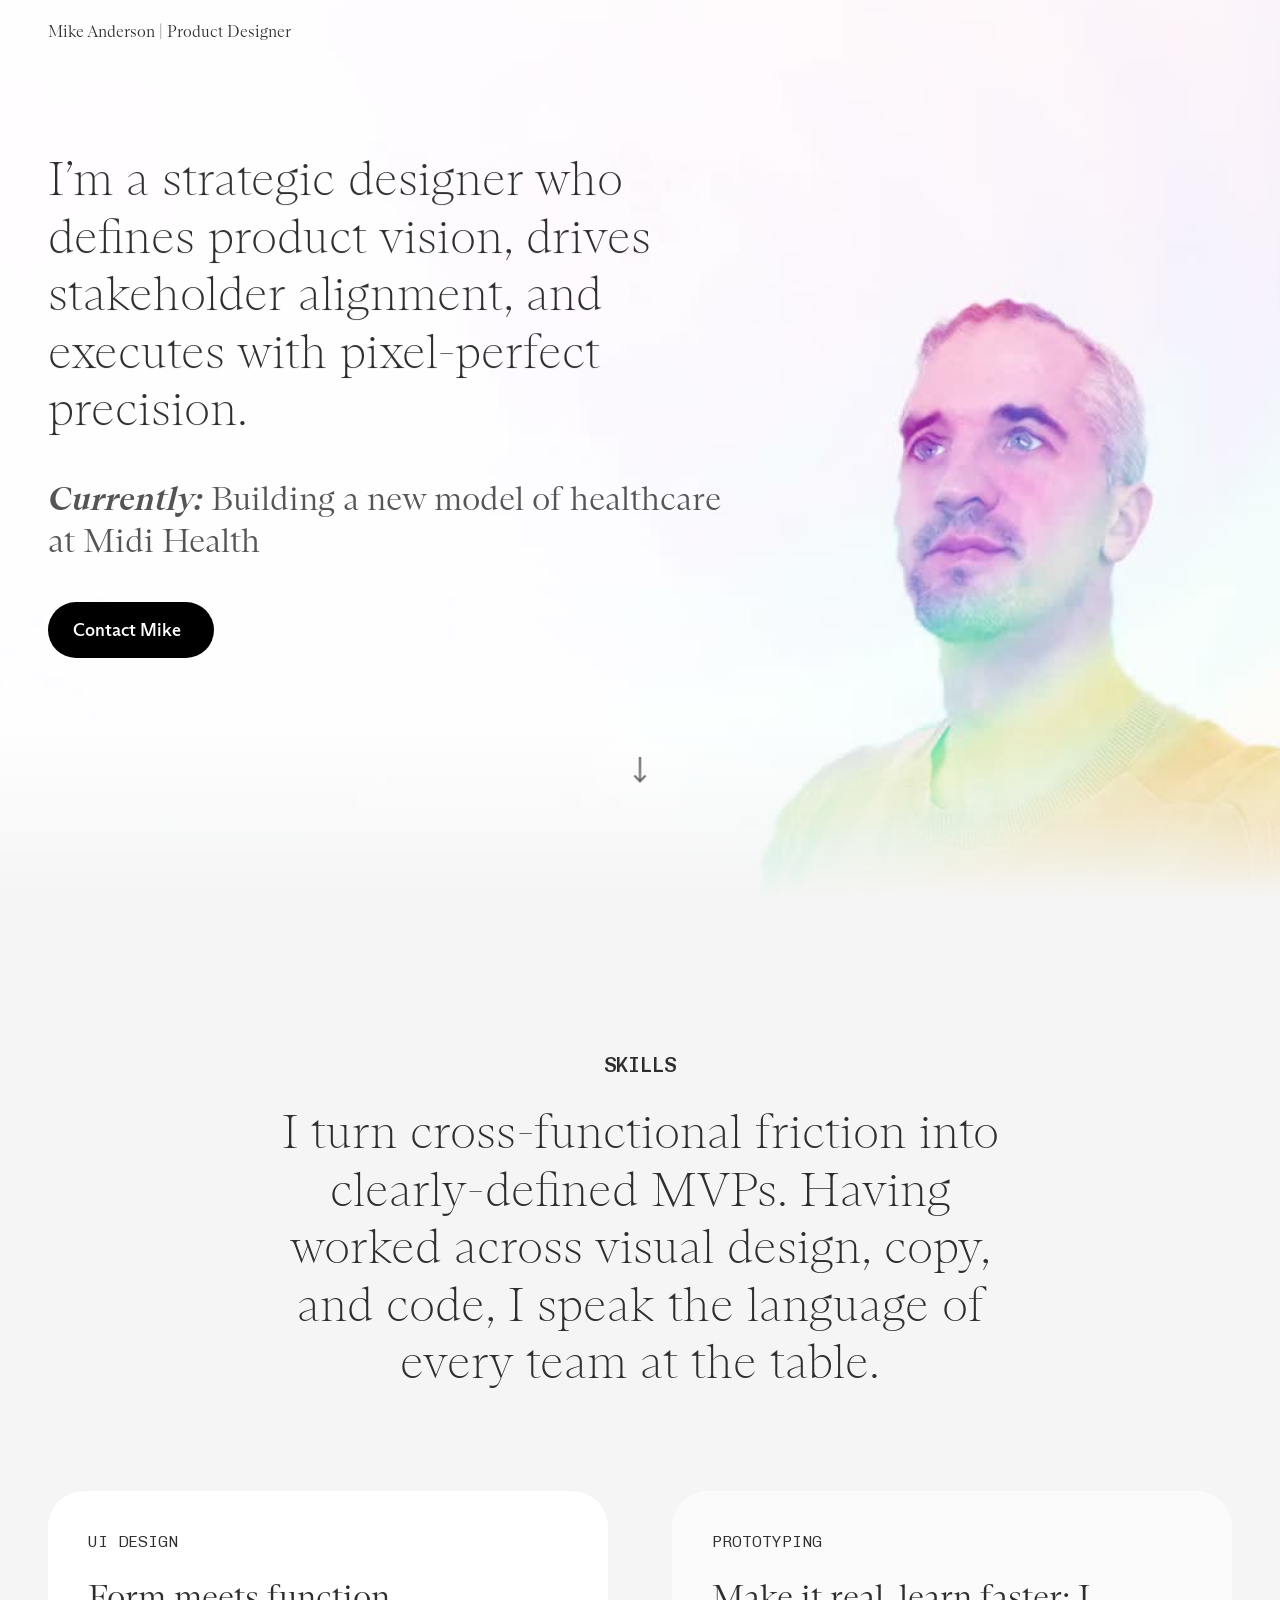
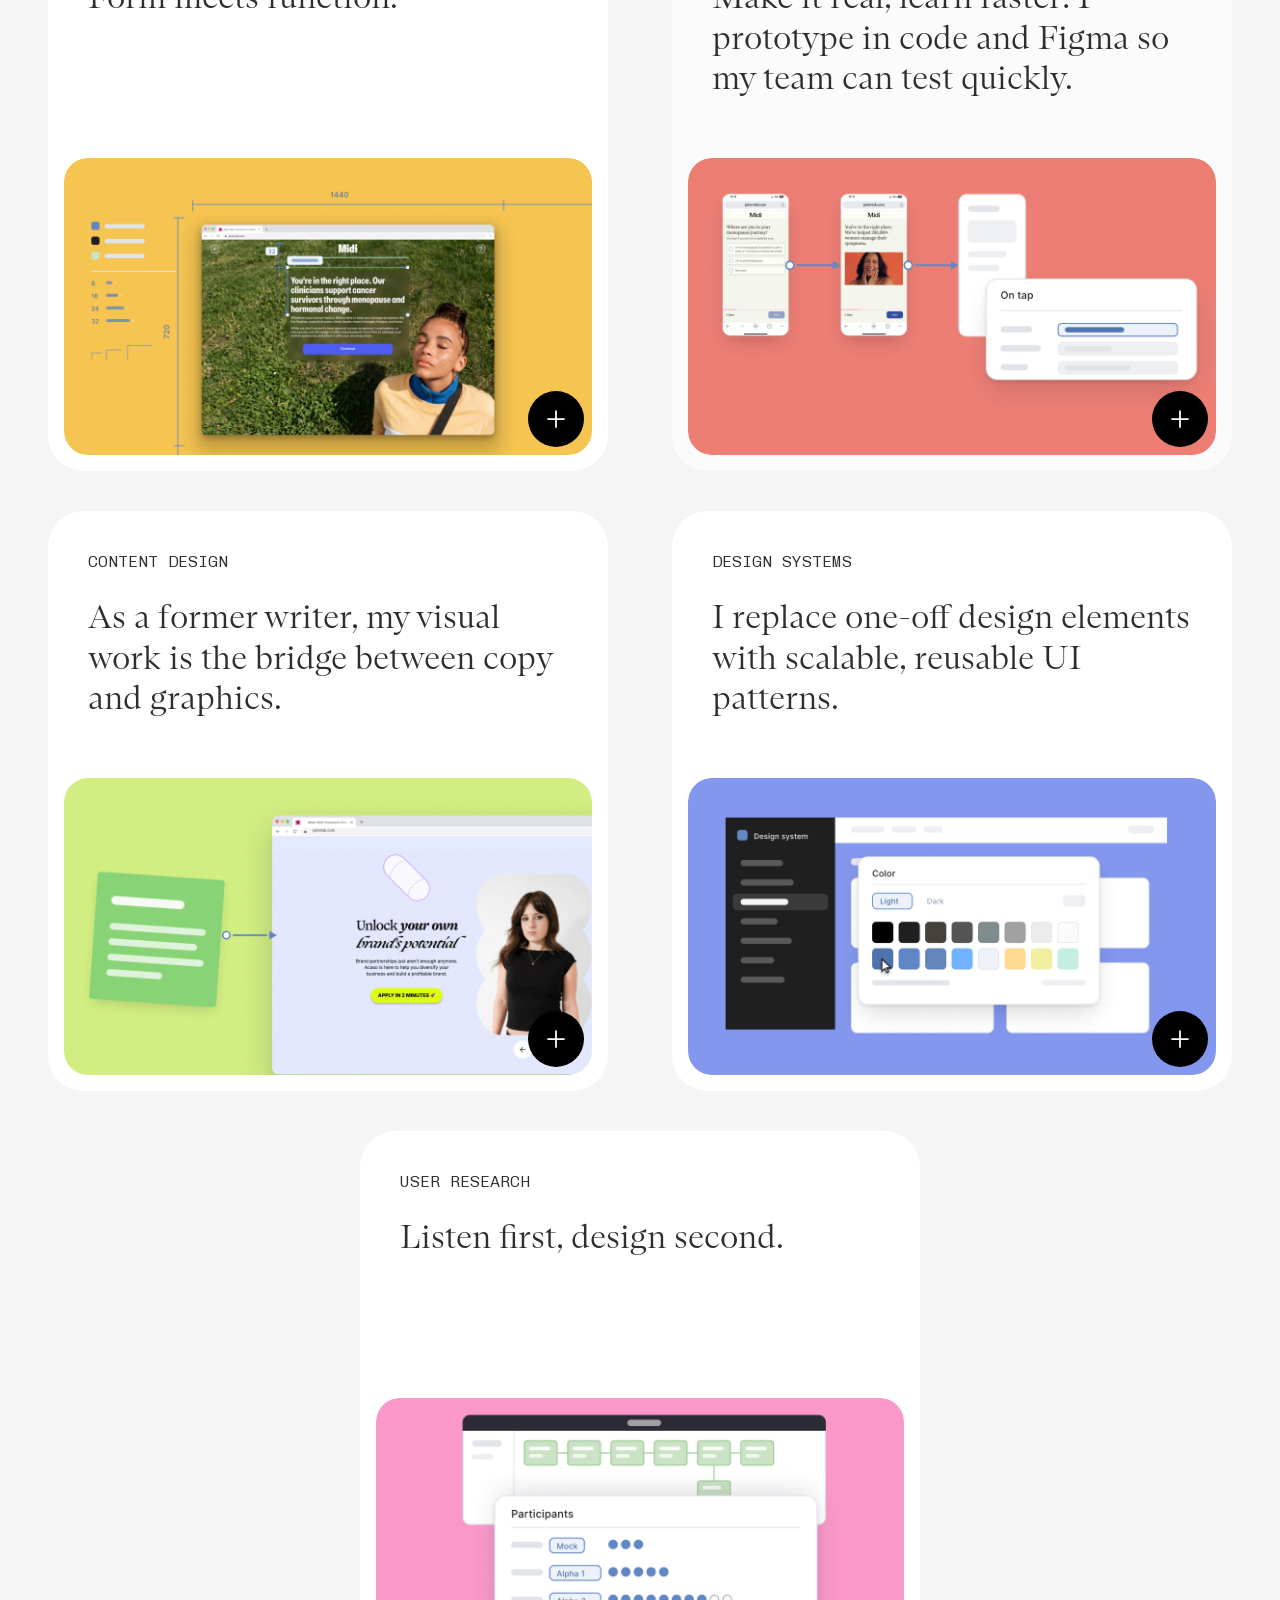
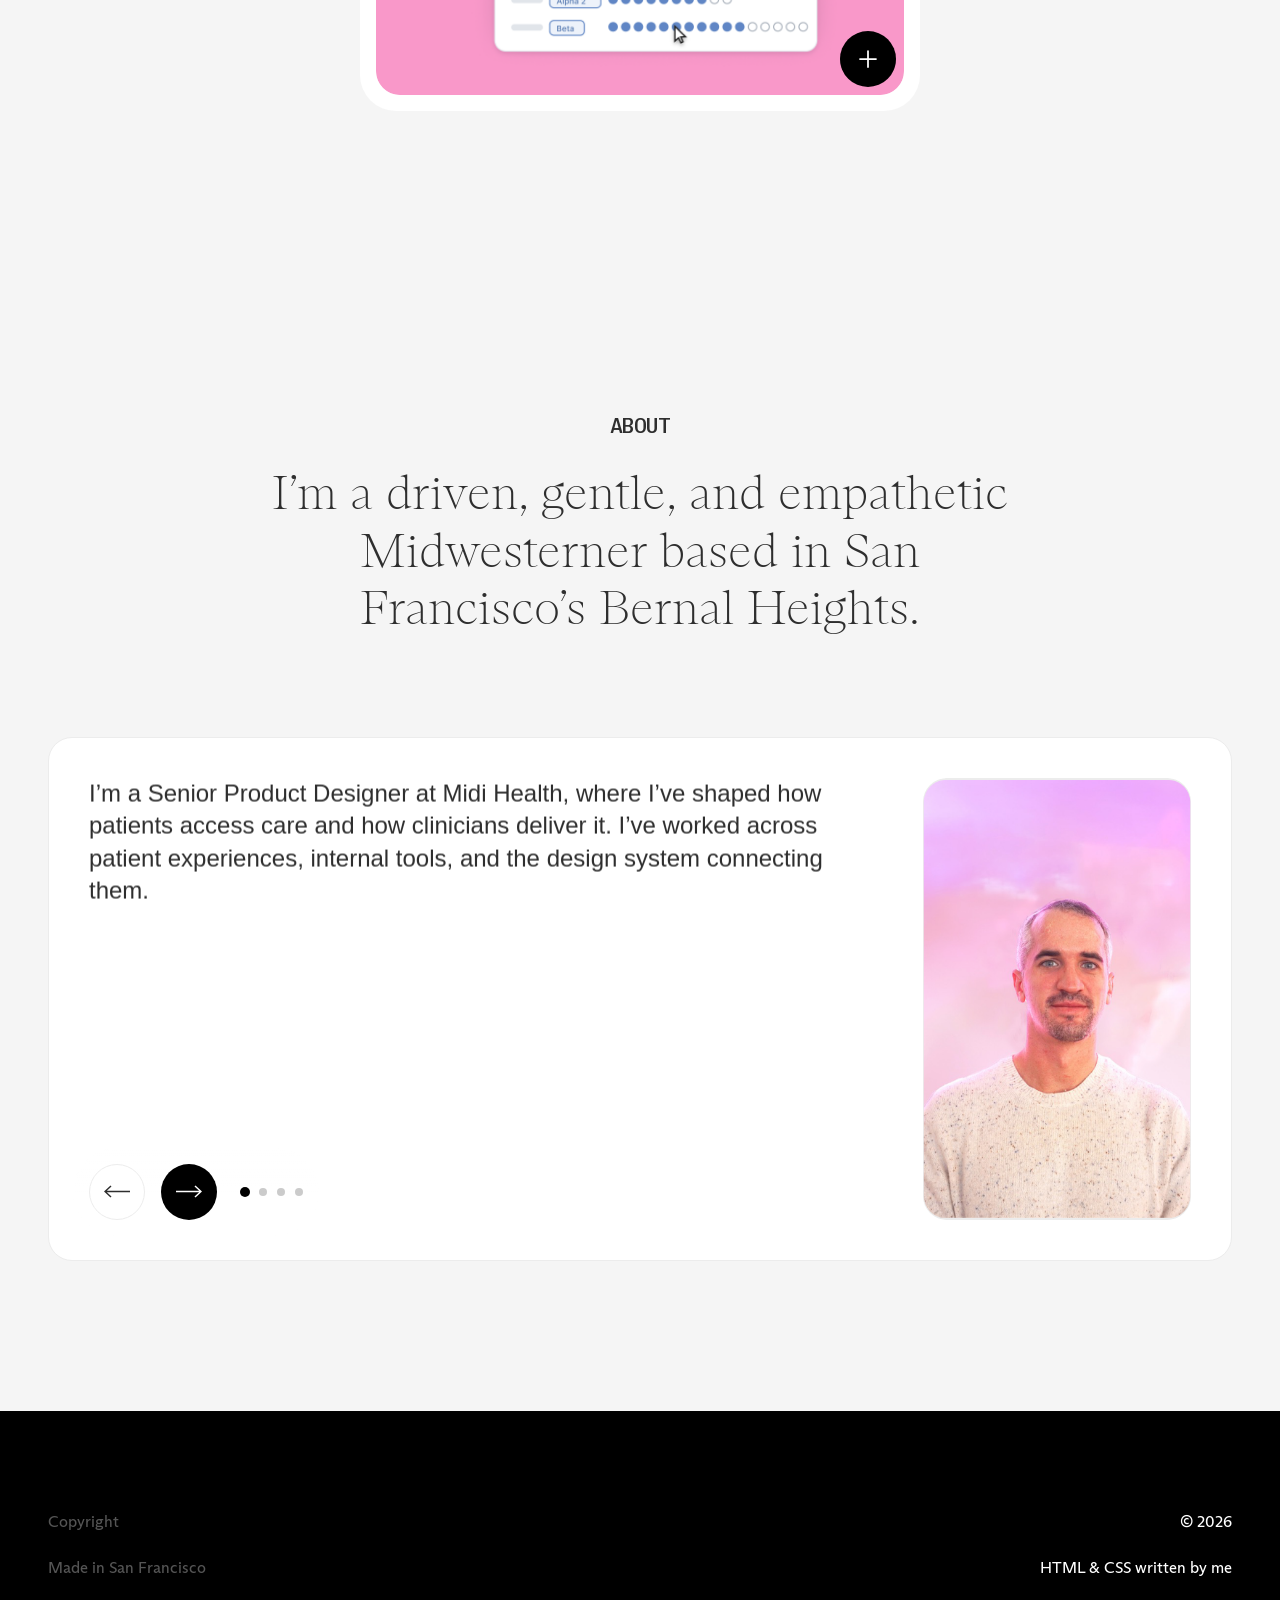
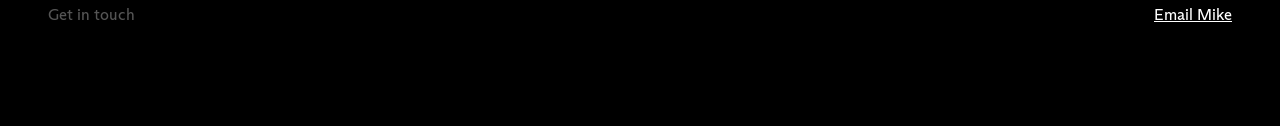
==== commit 9bb4c449: "Add a small button size for the nav, and size the hero's second line Buttons: a reusable .btn--sm ra" ====
--- a/index.html
+++ b/index.html
@@ -23,9 +23,9 @@
 
   <nav class="site-nav" id="site-nav" aria-label="Sections">
     <div class="site-nav__links">
-      <a class="btn btn--ghost" href="#hello">Hello</a>
-      <a class="btn btn--ghost" href="#skills">Skills</a>
-      <a class="btn btn--ghost" href="#about">About</a>
+      <a class="btn btn--sm btn--ghost" href="#hello">Hello</a>
+      <a class="btn btn--sm btn--ghost" href="#skills">Skills</a>
+      <a class="btn btn--sm btn--ghost" href="#about">About</a>
     </div>
 
     <button class="site-nav__disclosure" type="button"
@@ -36,7 +36,7 @@
       </svg>
     </button>
 
-    <a class="btn btn--solid btn--avatar has-ring" href="mailto:mikeandersondesigner@gmail.com" data-copy-email="mikeandersondesigner@gmail.com">
+    <a class="btn btn--sm btn--solid btn--avatar has-ring" href="mailto:mikeandersondesigner@gmail.com" data-copy-email="mikeandersondesigner@gmail.com">
       Contact Mike
       <span class="btn__dec" aria-hidden="true"><svg viewBox="0 0 512 512" aria-hidden="true" focusable="false" fill="currentColor"><path d="M 24 64 L 0 64 L 0 448 L 512 448 L 512 64 L 24 64 Z M 464 128 L 464 132.1 L 256 289.9 L 48 132.1 L 48 112 L 464 112 L 464 128 Z M 464 192.3 L 464 400 L 48 400 L 48 192.3 L 241.5 339.1 L 256 350.1 L 270.5 339.1 L 464 192.3 Z"/></svg></span>
     </a>
--- a/styles/tokens.css
+++ b/styles/tokens.css
@@ -10,6 +10,7 @@
   --primitive-grey-600: #555555;
   --primitive-grey-500: #7F8C8D;
   --primitive-grey-300: #A1A1A1;
+  --primitive-grey-200: #E2E2E2;
   --primitive-grey-100: #ECECEC;
   --primitive-blue-050: #EDF2FA;
   --primitive-blue-700: #4E74AE;
@@ -83,6 +84,9 @@
   --color-button-solid-bg-on-dark: var(--primitive-white);
   --color-button-solid-bg-on-dark-hover: var(--primitive-grey-100);
   --color-button-ghost-bg-hover-on-light: var(--primitive-grey-100);
+  /* the current section reads as a filled pill, a step darker than the ghost
+     hover so the two states cannot be confused */
+  --color-nav-current-bg: var(--primitive-grey-200);
   --color-button-ghost-bg-hover-on-dark: var(--primitive-grey-950);
 
   /* typography — Edu Arizona */
@@ -136,6 +140,9 @@
   --space-stack-grid-item: 48px;
   --space-skill-gap: 10.4px;
   --space-section-pad: 100px;
+  /* the breathing room above and below every section below the hero. 150 is
+     what the original site used; the sections had been cut to 48 to absorb
+     the old 55px overlap, which no longer exists */
   --space-surface-pad: 150px;
   --layout-viewport: 1440px;
   --layout-intro-top: 150px;
@@ -150,6 +157,15 @@
   --font-size-hero: 48px;
   --font-size-h1: 33.6px;
   --font-size-h2: 28px;
+  /* the About slide copy. Its own step, so it can sit clearly below the flip
+     card's 33.6 heading without dragging --font-size-h2 around with it */
+  --font-size-slide: 24px;
+  /* slide motion, in one place. The phone gets slower values: the card is
+     small and close, so the same timings read as a flick there. */
+  --motion-slide-panel: .42s;
+  --motion-line-duration: .62s;
+  --motion-line-stagger: 85ms;
+  --motion-type-delay: 170ms;
   --font-size-h4: 24px;
   --font-size-skill: 20.8px;
   --font-size-h6: 38.4px;
@@ -160,6 +176,10 @@
   --font-size-label: 16px;
   --font-size-micro: 13.6px;
   --font-size-button: 18px;
+  --font-size-button-sm: 16px;
+  /* the hero's second line. Figma 377:24932 sets it at 33.6 — the same step
+     as H1 — against a 48 hero; it had been inheriting 20.8 body */
+  --font-size-hero-support: 33.6px;
   --font-size-nav: 36px;
   --font-size-burger: 32px;
   --font-size-close: 60px;
@@ -211,6 +231,13 @@
     --layout-col-side: 331.5px;
     --layout-hero-height: 1350px;
     --layout-intro-width: 331.5px;
+    --motion-slide-panel: .62s;
+    --motion-line-duration: .78s;
+    --motion-line-stagger: 125ms;
+    --motion-type-delay: 280ms;
+    --space-surface-pad: 72px;   /* 150 is desktop breathing room, not phone */
+    --font-size-slide: 18px;
+    --font-size-hero-support: 24px;   /* 75% of the 32 mobile hero, as desktop */
     --space-stack-heading: 15.6px;
     --layout-viewport: 390px;
     --layout-intro-top: 430px;
@@ -257,3 +284,10 @@
 @media (max-width: 900px) {
   :root { --font-size-h2: 22px; }
 }
+
+/* The compact range only. Bounded on purpose: the <=900 block is declared
+   after the <=750 one, so an open-ended value here would override the phone
+   step as well. */
+@media (min-width: 751px) and (max-width: 900px) {
+  :root { --font-size-slide: 21px; }
+}
--- a/styles/site.css
+++ b/styles/site.css
@@ -78,13 +78,25 @@
 }
 .site-nav .btn--ghost.is-current,
 .site-nav .btn--ghost.is-current:hover {
-  background: var(--color-bg-page);
-  /* hairline as well as shadow: the nav glass is already near-white, so a plain
-     white pill has almost no edge against it over the grey sheets */
-  box-shadow: 0 1px 2px rgb(0 0 0 / .10), 0 0 0 1px rgb(0 0 0 / .08);
-}
-.nav-popover a.is-current { background: var(--color-button-ghost-bg-hover-on-light); }
-
+  /* filled, not outlined — a white pill needed a hairline and a shadow to
+     show up against near-white glass at all, and still read as a faint
+     outline rather than as a selection */
+  background: var(--color-nav-current-bg);
+  box-shadow: none;
+}
+.nav-popover a.is-current,
+.nav-popover a.is-current:hover { background: var(--color-nav-current-bg); }
+
+/* Small size. Lands at 42px tall against the default's 57, so a bar built
+   from them is a third shorter. The avatar variant uses a tighter pad so both
+   shapes come out the same height rather than centring at different sizes. */
+.btn--sm {
+  padding: 10px 18px;
+  font-size: var(--font-size-button-sm);
+}
+.btn--sm.btn--avatar { padding: 6px 6px 6px 16px; }
+.btn--sm .btn__dec { width: 28px; height: 28px; }
+.btn--sm .btn__icon svg { width: 16px; height: 16px; }
 .btn--avatar { padding: 12px 12px 12px 20px; }
 .btn__dec {
   width: 34px; height: 34px; border-radius: 50%;
@@ -106,15 +118,36 @@
   overflow: hidden;
 }
 .hero__media, .hero__still {
-  /* fixed and viewport-tall, matching the live site. Covering the hero's full
-     1000px instead took 180px off each side rather than 90 and scaled the
-     figure up, which is what pushed him into the bottom-right corner. */
-  position: fixed; inset: 0;
-  width: 100%; height: 100vh; object-fit: cover; z-index: -1;
+  /* Absolute, not fixed. Fixed matched the live site's framing but escapes
+     the hero's overflow and repaints against the scroll, so it flickered
+     through as you moved. The hero is viewport-tall instead, which gives the
+     media the same box to cover without anything leaving the flow. */
+  position: absolute; inset: 0;
+  width: 100%; height: 100%; object-fit: cover; z-index: -1;
 }
 
 /* The hero fades into the surface below it rather than being overlapped by it
    — Figma 377:24925, where the gradient runs the bottom 141 of an 800 hero. */
+@media (min-width: 751px) {
+  /* covering this instead of a fixed 1000px is what keeps the crop at 90px a
+     side rather than 180 — the framing the live site gets */
+  .hero { min-height: 100vh; }
+
+  /* One content column for the whole page. The sections looked
+     wider-margined than the hero not because their padding differed — it is
+     the same token — but because their content is capped at
+     --layout-content-width and centred, which lands the edge at ~101px rather
+     than the 48px page margin. The hero and the header now share that edge,
+     falling back to the plain margin once the viewport is narrower than the
+     cap. The footer already aligned: .footer-meta is capped and centred. */
+  :root {
+    --layout-content-inset: max(var(--layout-page-margin),
+                                calc((100% - var(--layout-content-width)) / 2));
+  }
+  .hero { padding-inline: var(--layout-content-inset); }
+  .site-header { padding-inline: var(--layout-content-inset); }
+}
+
 .hero::after {
   content: "";
   position: absolute;
@@ -125,15 +158,26 @@
   pointer-events: none;
 }
 .hero__still { display: none; }
-.hero__intro { max-width: var(--layout-intro-width); }
+/* An explicit width, not just a cap. As a flex item this was shrink-to-fit,
+   and the line-reveal rewrites the heading into block-level spans — so its
+   max-content width became the longest line already broken, and the column
+   settled at 599px instead of the 685 it was mocked at. */
+.hero__intro {
+  width: var(--layout-intro-width);
+  max-width: 100%;
+}
 .hero__heading {
   margin: 0 0 var(--space-2xl);
   font-size: var(--font-size-hero);
-  font-weight: var(--font-weight-serif-light);   /* Display/Hero = Light */
+  /* Figma binds this to font/style/serif-thin — ExtraLight under the
+     Substitute mode it renders in, Thin in real Edu Arizona */
+  font-weight: var(--font-weight-serif-thin);
   line-height: 1.2;
 }
 .hero__currently {
   margin: 0 0 var(--space-2xl);
+  font-size: var(--font-size-hero-support);
+  line-height: 1.25;
   color: var(--color-text-muted);
 }
 .hero__currently em {
@@ -151,7 +195,15 @@
   background: rgb(255 255 255 / .55);
   backdrop-filter: blur(12px);
   color: var(--color-text-on-light);
-}
+  transition: background-color .2s ease, color .2s ease;
+}
+@media (hover: hover) {
+  .scroll-cue:hover {
+    background: var(--color-card-surface-ink);
+    color: var(--color-text-on-dark);
+  }
+}
+.scroll-cue:active { scale: .96; }
 .scroll-cue svg { width: 13px; height: 26px; }
 
 /* ───────── site nav — pill on desktop, bottom bar on mobile ───────── */
@@ -160,7 +212,7 @@
   top: var(--space-lg); left: 50%;
   transform: translateX(-50%) translateY(-12px);
   display: flex; align-items: center; gap: var(--space-sm);
-  width: max-content; padding: var(--space-md);
+  width: max-content; padding: var(--space-sm) var(--space-sm);
   border-radius: var(--radius-infinite);
   background: rgb(255 255 255 / .80);
   backdrop-filter: blur(20px);
@@ -221,7 +273,6 @@
 }
 .skills {
   z-index: 2;
-  padding-top: var(--space-3xl);
   /* opaque, not glass: with nothing behind it to show through there is
      nothing for the blur to do, and the translucency was half the card-stack
      effect */
@@ -251,7 +302,6 @@
   z-index: 3;
   background: var(--sheet-dark);
   color: var(--color-text-on-dark);
-  padding-block: var(--space-3xl);
 }
 
 /* light-surface About — same structure, inverted ink */
@@ -290,13 +340,12 @@
    underline it has in Figma; the Skills one has neither */
 .eyebrow-chip--bare {
   color: var(--sheet-ink, var(--color-text-on-dark));
-  text-decoration: underline; text-underline-offset: 4px;
 }
 .section-heading {
   max-width: var(--layout-col-main);
   margin: 0 auto var(--space-5xl);
   font-size: var(--font-size-hero);
-  font-weight: var(--font-weight-serif-light);
+  font-weight: var(--font-weight-serif-thin);   /* serif-thin, as the hero */
   line-height: 1.2;
   text-align: center;
 }
@@ -469,7 +518,7 @@
   /* keep the copy clear of the controls pinned beneath it */
   padding-bottom: calc(var(--size-card-action) + var(--space-lg));
   font-family: var(--font-family-grotesk);
-  font-size: var(--font-size-h2);
+  font-size: var(--font-size-slide);
   font-weight: var(--font-weight-grotesk-light);
   /* 1.2 was set for the serif; the grotesk needs more room between lines */
   line-height: 1.35;
@@ -766,7 +815,6 @@
        show through as a ring */
     border-radius: var(--radius-card) var(--radius-card) 0 0;
     background: var(--color-slide-panel);
-    font-size: 18px;
     line-height: 1.5;
   }
 
@@ -810,7 +858,8 @@
   }
 
   .slide.is-entering .slide__copy {
-    animation: slide-panel-in .42s cubic-bezier(.22, .61, .24, 1) both;
+    animation: slide-panel-in var(--motion-slide-panel)
+               cubic-bezier(.22, .61, .24, 1) both;
   }
 
   /* Soften the peek, two ways. The scroller is masked so a neighbour fades out
@@ -836,7 +885,7 @@
   position: relative; z-index: 4;
   background: var(--primitive-black);
   color: var(--color-text-on-dark);
-  padding: var(--space-2xl) var(--layout-page-margin) var(--space-5xl);
+  padding: var(--space-5xl) var(--layout-page-margin) var(--space-5xl);
 }
 .footer-meta {
   max-width: var(--layout-content-width);
@@ -865,7 +914,7 @@
     align-items: stretch;
     padding: var(--space-5xl) var(--layout-page-margin) var(--space-4xl);
   }
-  .hero__intro { order: 1; max-width: none; }
+  .hero__intro { order: 1; width: auto; max-width: none; }
   .hero__media,
   .hero__still {
     order: 2;
@@ -957,8 +1006,8 @@
 .line > span { display: block; }
 
 .is-revealing .line > span {
-  animation: line-in .62s cubic-bezier(.22,.61,.24,1) both;
-  animation-delay: calc(var(--n, 0) * 85ms);
+  animation: line-in var(--motion-line-duration) cubic-bezier(.22,.61,.24,1) both;
+  animation-delay: calc(var(--n, 0) * var(--motion-line-stagger));
   will-change: opacity, transform;
 }
 @keyframes line-in {
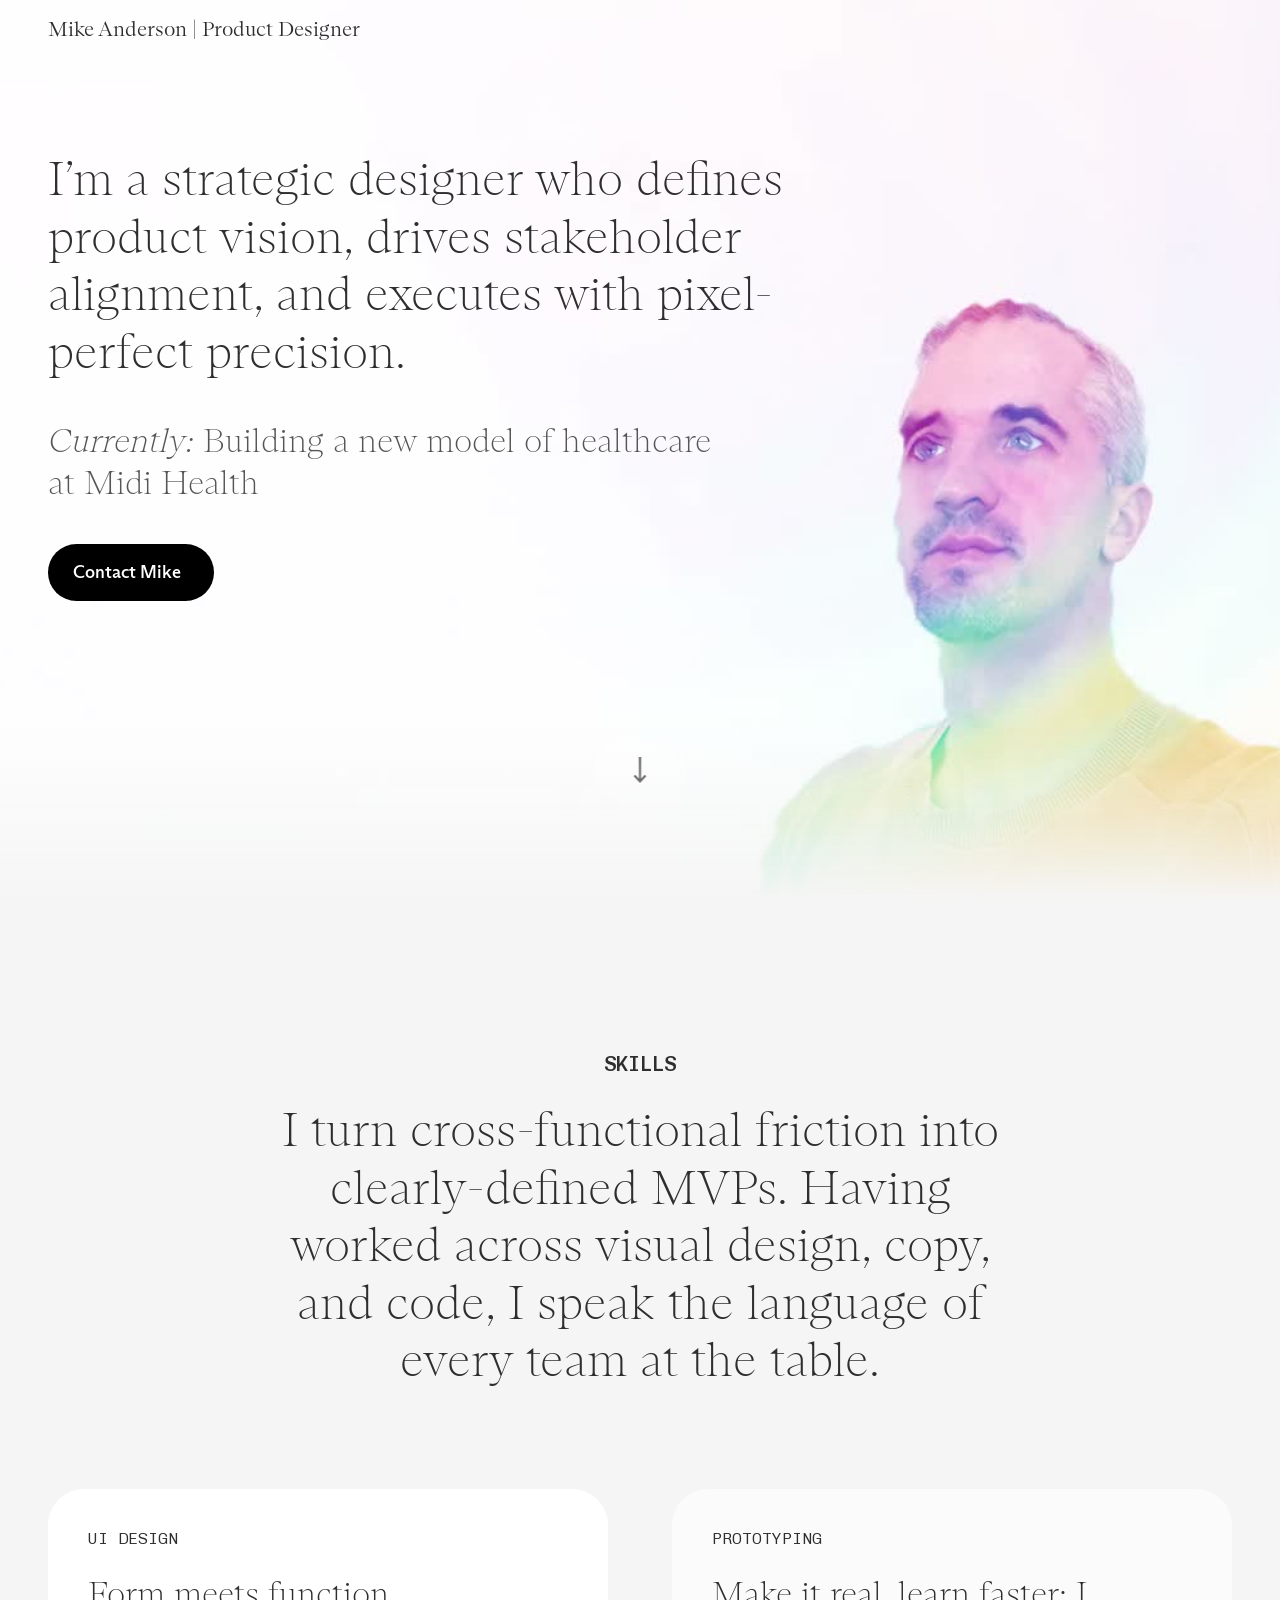
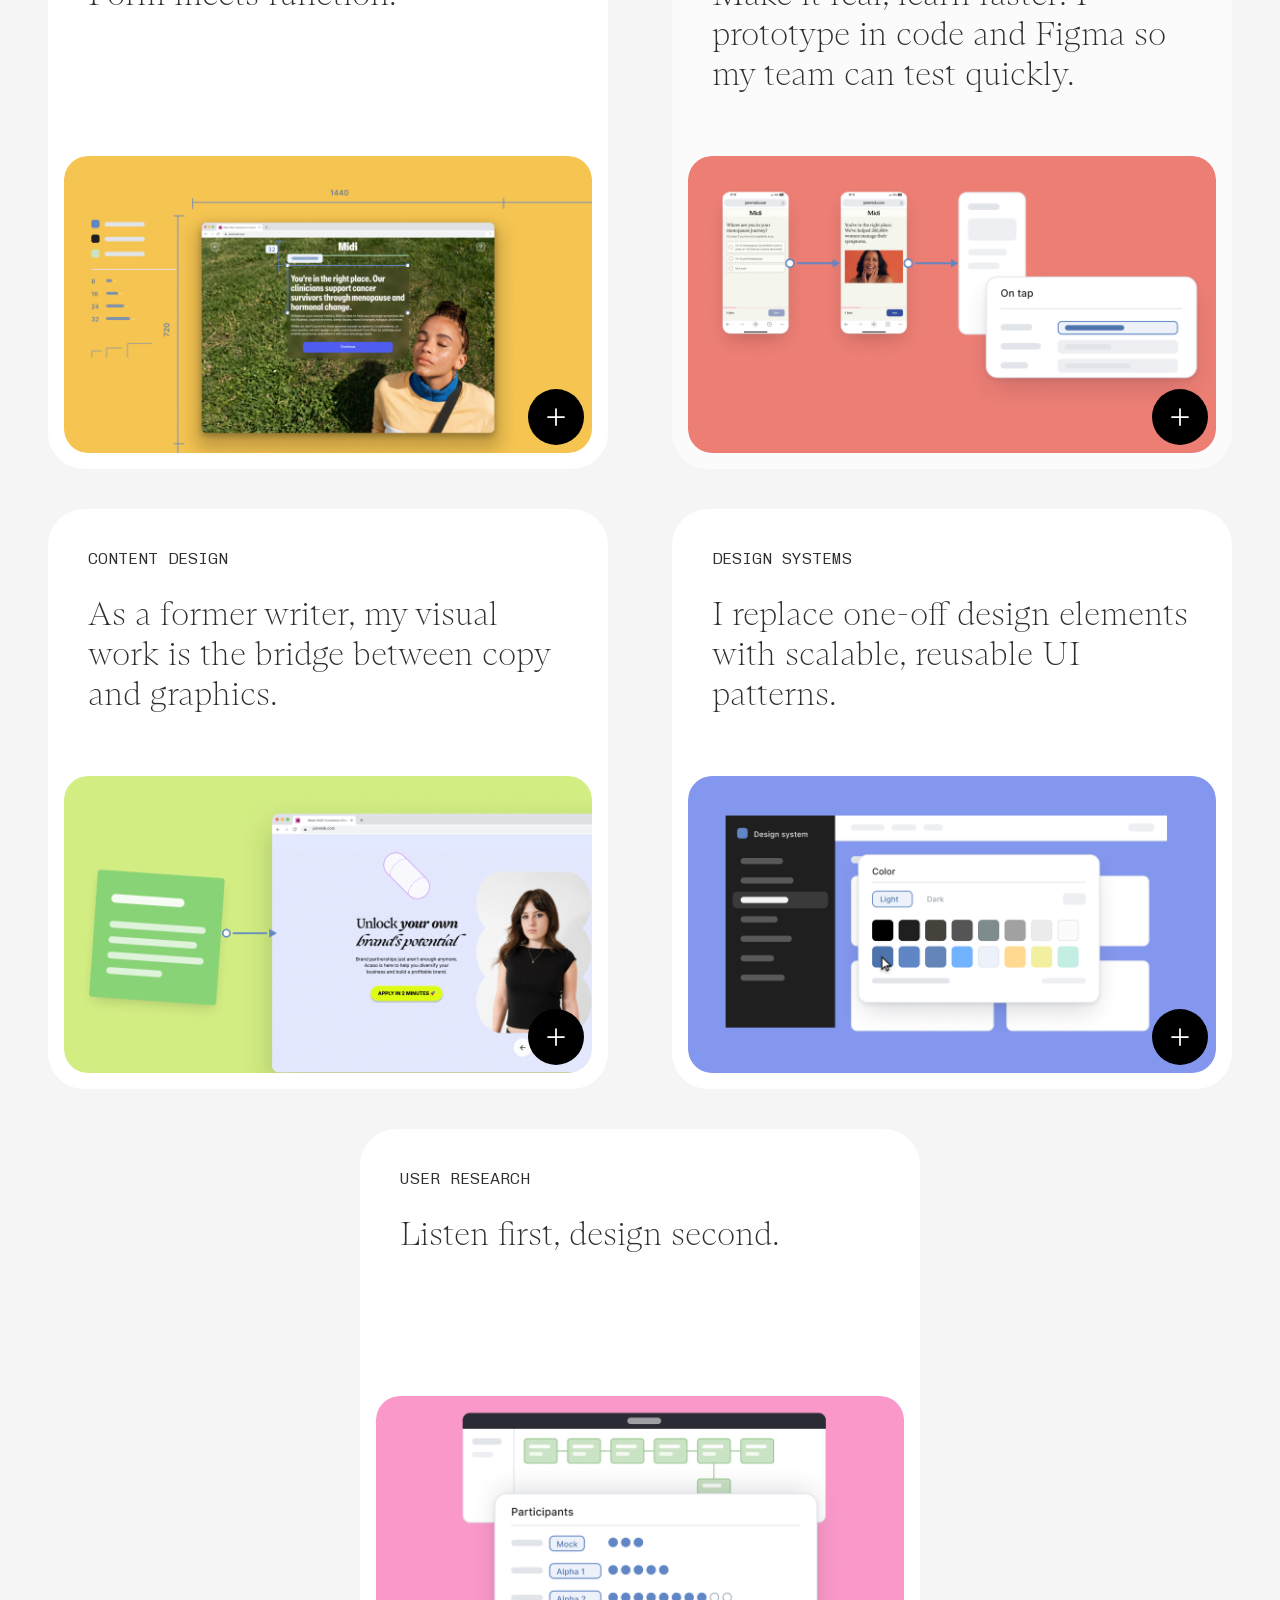
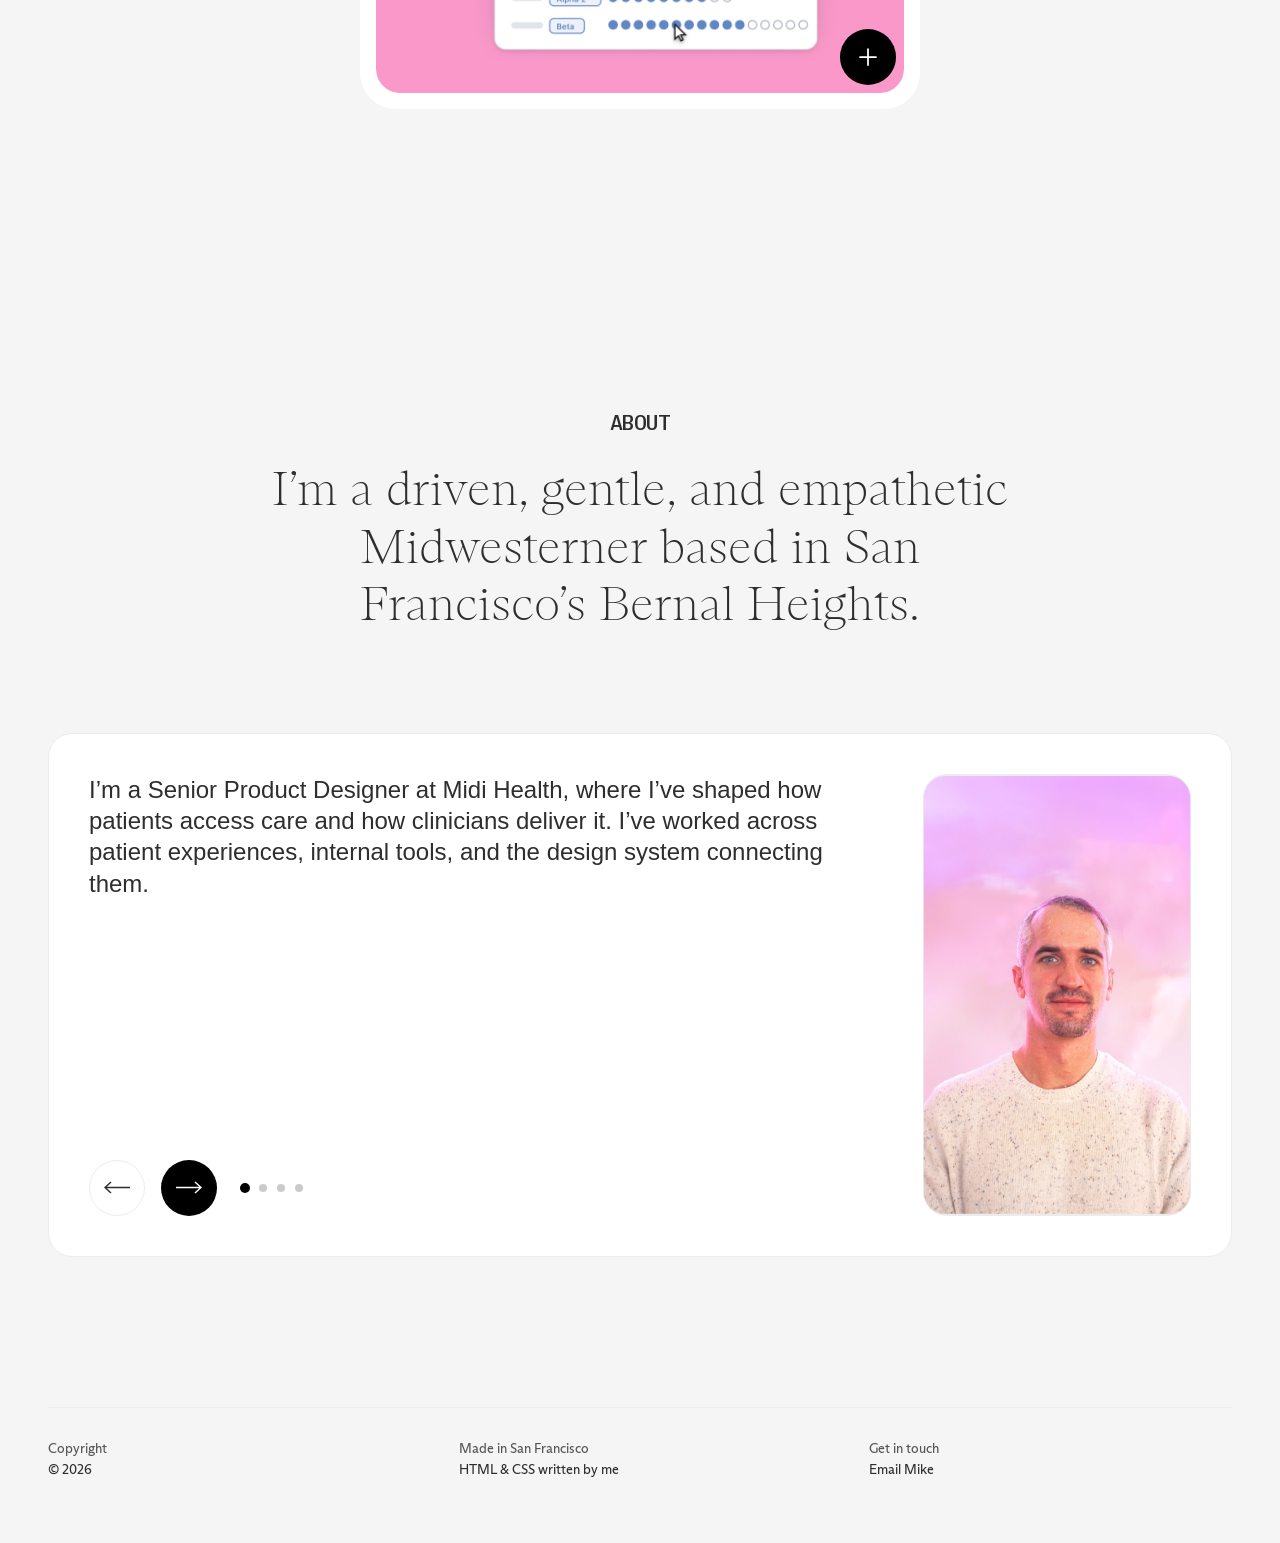
==== commit 3aa14e13: "New prototyping copy, and unorphan the hero subtext Copy: your version replaces the three fragments." ====
--- a/index.html
+++ b/index.html
@@ -58,7 +58,7 @@
 
     <div class="hero__intro">
       <h1 class="hero__heading" data-lines>I&rsquo;m a strategic designer who defines product vision, drives stakeholder alignment, and executes with pixel-perfect precision.</h1>
-      <p class="hero__currently"><em>Currently:</em> Building a new model of healthcare at Midi Health</p>
+      <p class="hero__currently"><em>Currently:</em> Building a new model of healthcare at Midi&nbsp;Health</p>
       <p class="hero__actions"><a class="btn btn--solid has-ring" href="mailto:mikeandersondesigner@gmail.com" data-copy-email="mikeandersondesigner@gmail.com">Contact Mike<span class="btn__icon"><svg viewBox="0 0 512 512" aria-hidden="true" focusable="false" fill="currentColor"><path d="M 24 64 L 0 64 L 0 448 L 512 448 L 512 64 L 24 64 Z M 464 128 L 464 132.1 L 256 289.9 L 48 132.1 L 48 112 L 464 112 L 464 128 Z M 464 192.3 L 464 400 L 48 400 L 48 192.3 L 241.5 339.1 L 256 350.1 L 270.5 339.1 L 464 192.3 Z"/></svg></span></a></p>
     </div>
 
@@ -93,7 +93,7 @@
         <p class="card__eyebrow">Prototyping</p>
         <div class="card__stack">
           <h3 class="card__face card__face--front">Make it real, learn faster: I prototype in code and Figma so my team can test quickly.</h3>
-          <p class="card__face card__face--back" data-lines id="card-face-1">Figma when the interaction is the point. Claude when a working prototype beats a mockup. Whatever the team already uses, when that matters more. The goal is a yes, not an artefact.</p>
+          <p class="card__face card__face--back" data-lines id="card-face-1">I give stakeholders something they can use and react to before we ship. Experiencing the product firsthand helps us align and catch issues early. I choose the right fidelity for the question, using Figma for quick explorations and my HTML/CSS fluency for richer, more realistic interactions.</p>
         </div>
         <span class="card__frame"><img class="card__media" src="img/card-prototyping.png" alt="A three-step prototype flow with an interaction spec panel." loading="lazy"></span>
         <button class="card__flip" type="button" aria-expanded="false" aria-controls="card-face-1">
--- a/styles/fonts.css
+++ b/styles/fonts.css
@@ -3,6 +3,8 @@
 @font-face{font-family:"EduArizonaSerif";src:url("../fonts/EduArizonaSerif-Light.woff2")format("woff2");font-weight:300;font-style:normal;font-display:swap}
 @font-face{font-family:"EduArizonaSerif";src:url("../fonts/EduArizonaSerif-Regular.woff2")format("woff2");font-weight:400;font-style:normal;font-display:swap}
 @font-face{font-family:"EduArizonaSerif";src:url("../fonts/EduArizonaSerif-Medium.woff2")format("woff2");font-weight:500;font-style:normal;font-display:swap}
+@font-face{font-family:"EduArizonaSerif";src:url("../fonts/EduArizonaSerif-ThinItalic.woff2")format("woff2");font-weight:100;font-style:italic;font-display:swap}
+@font-face{font-family:"EduArizonaSerif";src:url("../fonts/EduArizonaSerif-LightItalic.woff2")format("woff2");font-weight:300;font-style:italic;font-display:swap}
 @font-face{font-family:"EduArizonaSerif";src:url("../fonts/EduArizonaSerif-MediumItalic.woff2")format("woff2");font-weight:500;font-style:italic;font-display:swap}
 @font-face{font-family:"EduArizonaSerif";src:url("../fonts/EduArizonaSerif-Bold.woff2")format("woff2");font-weight:700;font-style:normal;font-display:swap}
 @font-face{font-family:"EduArizonaSans";src:url("../fonts/EduArizonaSans-Regular.woff2")format("woff2");font-weight:400;font-style:normal;font-display:swap}
--- a/styles/tokens.css
+++ b/styles/tokens.css
@@ -124,7 +124,11 @@
   --layout-col-spacer: 96px;
   --layout-col-side: 288px;
   --layout-hero-height: 1000px;
-  --layout-intro-width: 685px;
+  /* 685 is the Figma measure, but Figma renders Source Serif 4 under its
+     Substitute mode and the site renders real Edu Arizona, which is wider —
+     the same copy takes 5 lines here against 4 there, orphaning "precision."
+     780 is where Arizona lands on 4 lines with "perfect precision." closing. */
+  --layout-intro-width: 780px;
   --radius-none: 0px;
   --radius-infinite: 9999px;
   --radius-pill: 36px;
@@ -170,6 +174,12 @@
   --font-size-skill: 20.8px;
   --font-size-h6: 38.4px;
   --font-size-body: 20.8px;
+
+  /* One line-height scale instead of a literal at every call site.
+     Running copy sits at 130% — tighter than the 1.4/1.5 that had crept in. */
+  --line-height-heading: 1.2;
+  --line-height-body: 1.3;
+  --line-height-ui: 1.25;
   --font-size-caption: 16px;
   --font-size-eyebrow: 16px;      /* card eyebrows */
   --font-size-eyebrow-section: 20.8px;
@@ -187,6 +197,10 @@
   --radius-card-large: 36px;        /* skill cards */
   --space-card-media-inset: 16px;
   --space-card-pad-large: 40px;
+  /* the card's side padding, separate from its top: 40 is generous on a phone
+     where the card is only 334 wide */
+  --space-card-pad-x: 40px;
+  --size-card-eyebrow: 22px;   /* the eyebrow's line box, 16px Chivo Mono */
   --space-card-pad-default: 12px;
   --space-card-pad-bottom: 120px;
   --space-card-gap: 24px;
@@ -237,6 +251,8 @@
     --motion-type-delay: 280ms;
     --space-surface-pad: 72px;   /* 150 is desktop breathing room, not phone */
     --font-size-slide: 18px;
+    --font-size-body: 18px;
+    --space-card-pad-x: 20px;
     --font-size-hero-support: 24px;   /* 75% of the 32 mobile hero, as desktop */
     --space-stack-heading: 15.6px;
     --layout-viewport: 390px;
--- a/styles/site.css
+++ b/styles/site.css
@@ -8,7 +8,7 @@
   font-family: var(--font-family-serif);
   font-weight: var(--font-weight-serif-light);   /* Body/Default = Light */
   font-size: var(--font-size-body);
-  line-height: 1.4;
+  line-height: var(--line-height-body);
   -webkit-font-smoothing: antialiased;
 }
 img, video { display: block; max-width: 100%; }
@@ -32,7 +32,9 @@
   padding: var(--space-md) var(--layout-page-margin);
 }
 .logotype {
-  font-size: var(--font-size-label);
+  /* 20.8, as Figma 377:24977 draws it — it had been on --font-size-label (16),
+     which read a third too small against the hero beneath it */
+  font-size: var(--font-size-body);
   text-decoration: none;
   font-family: var(--font-family-serif);
 }
@@ -45,7 +47,7 @@
   font-family: var(--font-family-sans);
   font-size: var(--font-size-button);
   font-weight: var(--font-weight-sans-medium);
-  line-height: 1.25;
+  line-height: var(--line-height-ui);
   text-decoration: none;
   border: var(--size-border-width) solid transparent;
   transition: background-color .2s ease, color .2s ease, border-color .2s ease,
@@ -100,7 +102,10 @@
 .btn--avatar { padding: 12px 12px 12px 20px; }
 .btn__dec {
   width: 34px; height: 34px; border-radius: 50%;
-  background: #fff url("../source-images/avatar.jpg") center/cover;
+  /* re-cut from the full portrait: the old 240x240 avatar.jpg already had the
+     chin running off its own bottom edge, so no background-position could
+     recover it. This frames the head at ~70% with clearance all round. */
+  background: #fff url("../source-images/avatar-2026.jpg") center/cover;
   flex: none;
 }
 
@@ -172,16 +177,25 @@
   /* Figma binds this to font/style/serif-thin — ExtraLight under the
      Substitute mode it renders in, Thin in real Edu Arizona */
   font-weight: var(--font-weight-serif-thin);
-  line-height: 1.2;
+  line-height: var(--line-height-heading);
 }
 .hero__currently {
   margin: 0 0 var(--space-2xl);
   font-size: var(--font-size-hero-support);
-  line-height: 1.25;
+  font-weight: var(--font-weight-serif-thin);
+  /* "Health" was landing alone. The nbsp in the markup keeps the brand whole
+     on its own; this is the belt-and-braces for whatever the copy becomes
+     next, and degrades to a normal wrap where it is not supported. */
+  text-wrap: pretty;
+  line-height: var(--line-height-ui);
   color: var(--color-text-muted);
 }
+/* Thin italic, matching the roman it sits in. /fonts now carries the italic
+   at 100, 300 and 500, so the weight resolves exactly instead of falling up
+   to the nearest available face — which is what made this read heavy twice
+   before. */
 .hero__currently em {
-  font-weight: var(--font-weight-serif-light);   /* Heading/H1 Expressive */
+  font-weight: var(--font-weight-serif-thin);
   font-style: italic;
 }
 .hero__actions { margin: 0; }
@@ -346,7 +360,7 @@
   margin: 0 auto var(--space-5xl);
   font-size: var(--font-size-hero);
   font-weight: var(--font-weight-serif-thin);   /* serif-thin, as the hero */
-  line-height: 1.2;
+  line-height: var(--line-height-heading);
   text-align: center;
 }
 
@@ -365,7 +379,7 @@
   /* the media is a rounded block inset 16px from the card's bottom and sides,
      so the bottom padding is that inset and the media breaks out of the 40px
      side padding with negative margins */
-  padding: var(--space-card-pad-large) var(--space-card-pad-large) var(--space-card-media-inset);
+  padding: var(--space-card-pad-large) var(--space-card-pad-x) var(--space-card-media-inset);
   border-radius: var(--radius-card-large);
   background: var(--color-bg-page);
 }
@@ -397,14 +411,14 @@
 .card__face--front {
   margin: 0;
   font-size: var(--font-size-h1);
-  font-weight: var(--font-weight-serif-light);   /* Heading/H1 = Light */
-  line-height: 1.2;
+  font-weight: var(--font-weight-serif-thin);
+  line-height: var(--line-height-heading);
 }
 .card__frame {
   display: block;
   margin-top: auto;                                /* pin to the card's bottom */
-  margin-inline: calc(var(--space-card-media-inset) - var(--space-card-pad-large));
-  width: calc(100% + 2 * (var(--space-card-pad-large) - var(--space-card-media-inset)));
+  margin-inline: calc(var(--space-card-media-inset) - var(--space-card-pad-x));
+  width: calc(100% + 2 * (var(--space-card-pad-x) - var(--space-card-media-inset)));
   aspect-ratio: 548 / 308;                         /* the exported band */
   border-radius: var(--radius-card);
   overflow: hidden;                                /* so hover scales the art, not the block */
@@ -424,7 +438,7 @@
 .card__face { margin: 0; transition: opacity .28s ease, visibility .28s; }
 .card__face--back {
   position: absolute;
-  inset: var(--space-card-pad-large) var(--space-card-pad-large)
+  inset: var(--space-card-pad-large) var(--space-card-pad-x)
          var(--space-card-media-inset);
   /* grid rather than block so the copy centres against the full card face */
   display: grid; align-content: center;
@@ -432,7 +446,7 @@
   font-family: var(--font-family-grotesk);
   font-size: var(--font-size-body);
   font-weight: var(--font-weight-grotesk-light);
-  line-height: 1.5;
+  line-height: var(--line-height-body);
 }
 .card.is-flipped .card__face--front { opacity: 0; visibility: hidden; }
 .card.is-flipped .card__face--back  { opacity: 1; pointer-events: auto; }
@@ -520,8 +534,7 @@
   font-family: var(--font-family-grotesk);
   font-size: var(--font-size-slide);
   font-weight: var(--font-weight-grotesk-light);
-  /* 1.2 was set for the serif; the grotesk needs more room between lines */
-  line-height: 1.35;
+  line-height: var(--line-height-body);
   /* starts at the top of the slide, as in Figma — the leftover space sits
      under the copy rather than being split around it */
   align-self: start;
@@ -815,7 +828,6 @@
        show through as a ring */
     border-radius: var(--radius-card) var(--radius-card) 0 0;
     background: var(--color-slide-panel);
-    line-height: 1.5;
   }
 
   /* Arrows straddle the card edge, as they did before the track. The carousel
@@ -881,21 +893,36 @@
 
 
 /* ───────── footer ───────── */
+/* 513:30134 — the meta row on its own. The page already ends on the section
+   surface, so the footer continues it and a hairline across the content
+   column does the separating; the black band is gone. The space above the
+   rule is the About section's own bottom padding. */
 .site-footer {
   position: relative; z-index: 4;
-  background: var(--primitive-black);
-  color: var(--color-text-on-dark);
-  padding: var(--space-5xl) var(--layout-page-margin) var(--space-5xl);
+  background: var(--color-surface-section);
+  color: var(--color-text-primary);
+  padding: 0 var(--layout-page-margin) var(--space-4xl);
 }
 .footer-meta {
   max-width: var(--layout-content-width);
-  margin: 0 auto; display: grid; gap: var(--space-lg);
+  margin: 0 auto;
+  padding-top: var(--space-xl);
+  border-top: var(--size-border-width) solid var(--color-card-border);
+  /* three equal columns on the 1224 column, which is 376 + 48 gaps as drawn */
+  display: grid;
+  grid-template-columns: repeat(3, minmax(0, 1fr));
+  gap: var(--space-3xl);
   font-family: var(--font-family-sans);
-  font-size: var(--font-size-label);
-}
-.footer-meta > div { display: flex; justify-content: space-between; gap: var(--space-lg); }
+  font-size: var(--font-size-micro);
+}
+/* label above value, not label-left value-right */
+.footer-meta > div { display: grid; gap: var(--space-xs); }
 .footer-meta dt { color: var(--color-text-muted); }
-.footer-meta dd { margin: 0; }
+.footer-meta dd { margin: 0; color: var(--color-text-primary); }
+.footer-meta a { color: inherit; text-decoration: none; }
+@media (hover: hover) {
+  .footer-meta a:hover { text-decoration: underline; text-underline-offset: 3px; }
+}
 
 /* ───────── mobile ───────── */
 @media (max-width: 750px) {
@@ -985,10 +1012,27 @@
   }
 
   .card-grid { grid-template-columns: minmax(0, 1fr); }
+
+  /* The back copy starts below the eyebrow instead of centring over the whole
+     card. Centred, the longest copy (User Research) reached 5px above the
+     eyebrow's baseline at 390 — the card is sized by its front face, which is
+     much shorter. The eyebrow's own line box is the only measured value here;
+     the rest is the card's existing padding and row gap. */
+  .card__face--back {
+    inset-block-start: calc(var(--space-card-pad-large)
+                            + var(--size-card-eyebrow) + var(--space-lg));
+    align-content: start;
+  }
   .card--wide { width: 100%; }
   .section-heading { font-size: var(--font-size-h1); }
   .sheet { padding-inline: var(--layout-page-margin); }
-  .footer-meta > div { flex-direction: column; gap: var(--space-xs); }
+  .footer-meta { grid-template-columns: minmax(0, 1fr); gap: var(--space-lg); }
+  /* the nav is a fixed bottom bar here, so the last row has to clear it.
+     --nav-h is measured in JS, since the bar's height depends on its label. */
+  .site-footer {
+    padding-bottom: calc(var(--space-2xl) + var(--nav-h, 88px)
+                         + env(safe-area-inset-bottom, 0px));
+  }
 }
 
 /* ───────── reduced motion ───────── */
@@ -1130,7 +1174,7 @@
   font-family: var(--font-family-sans);
   font-size: 15px;
   font-weight: var(--font-weight-sans-regular);
-  line-height: 1.2;
+  line-height: var(--line-height-body);
 }
 .toast__close {
   flex: none; width: 24px; height: 24px; padding: 4px;
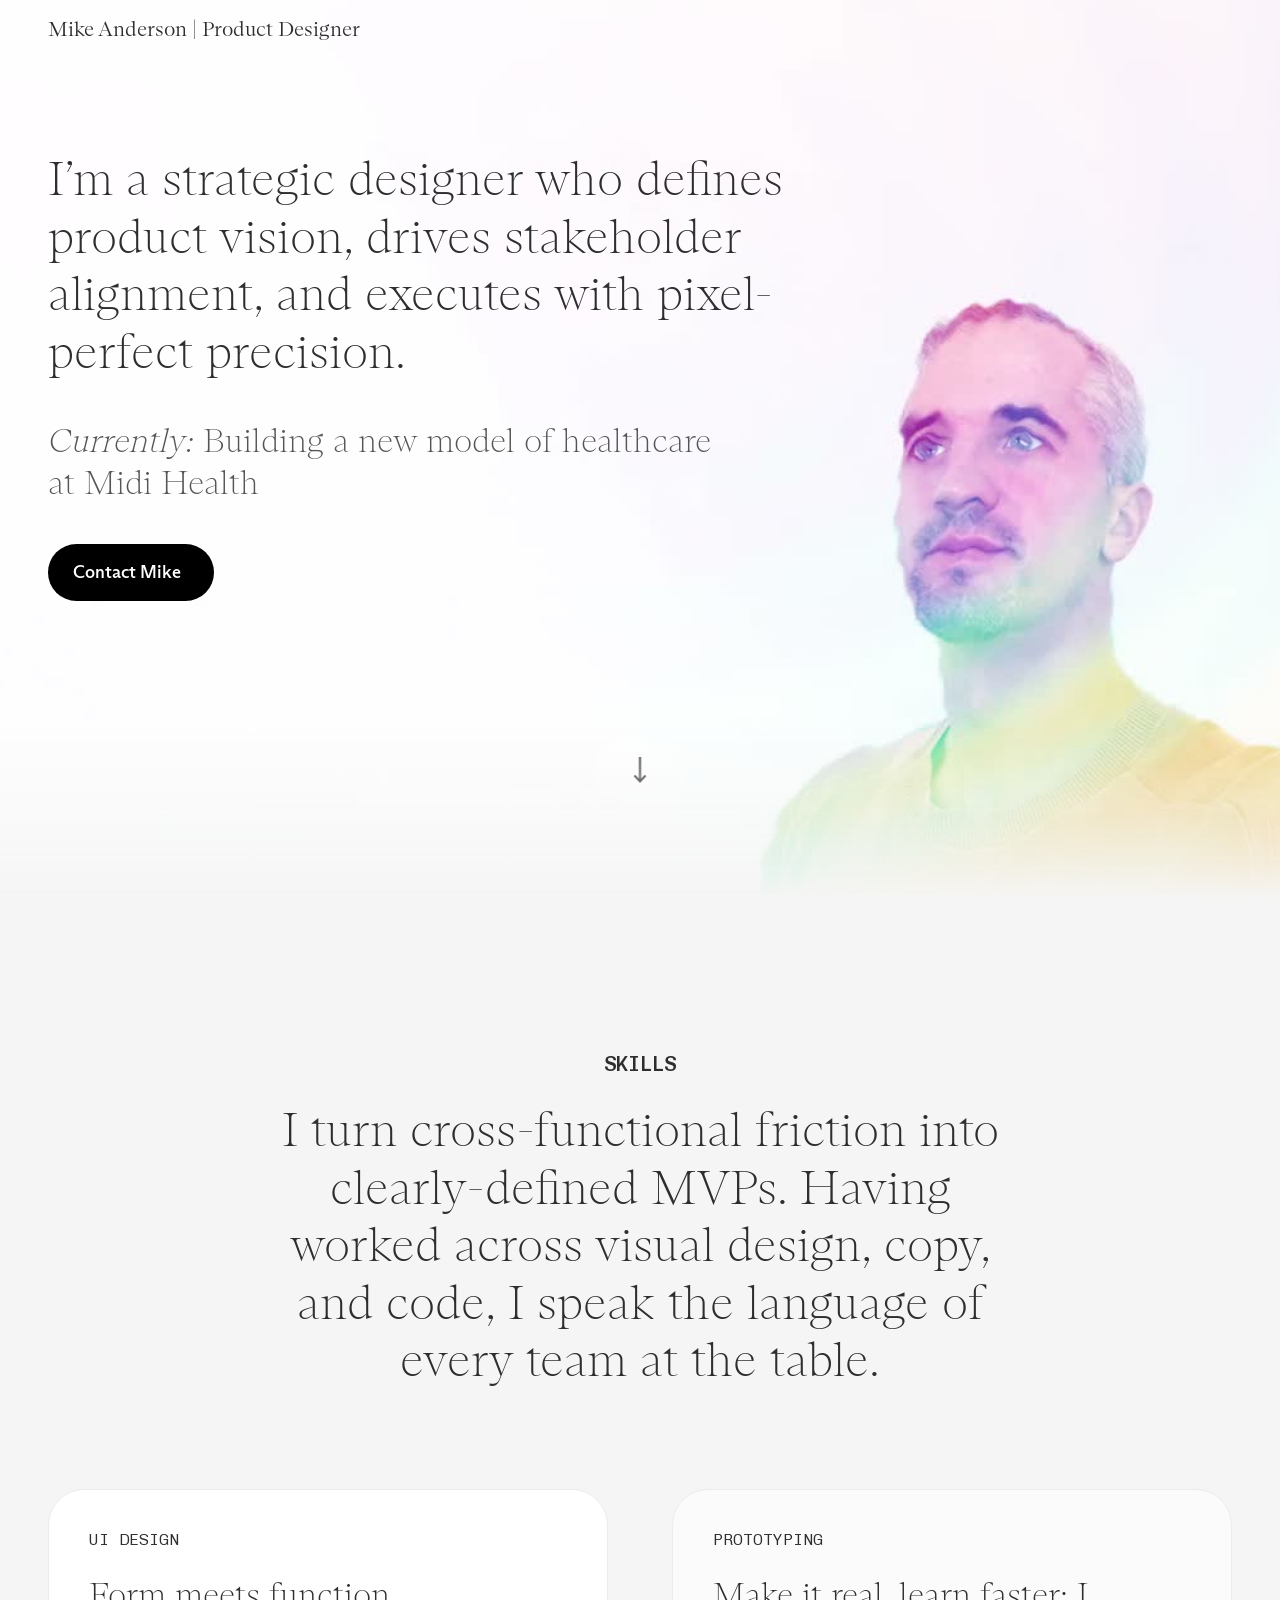
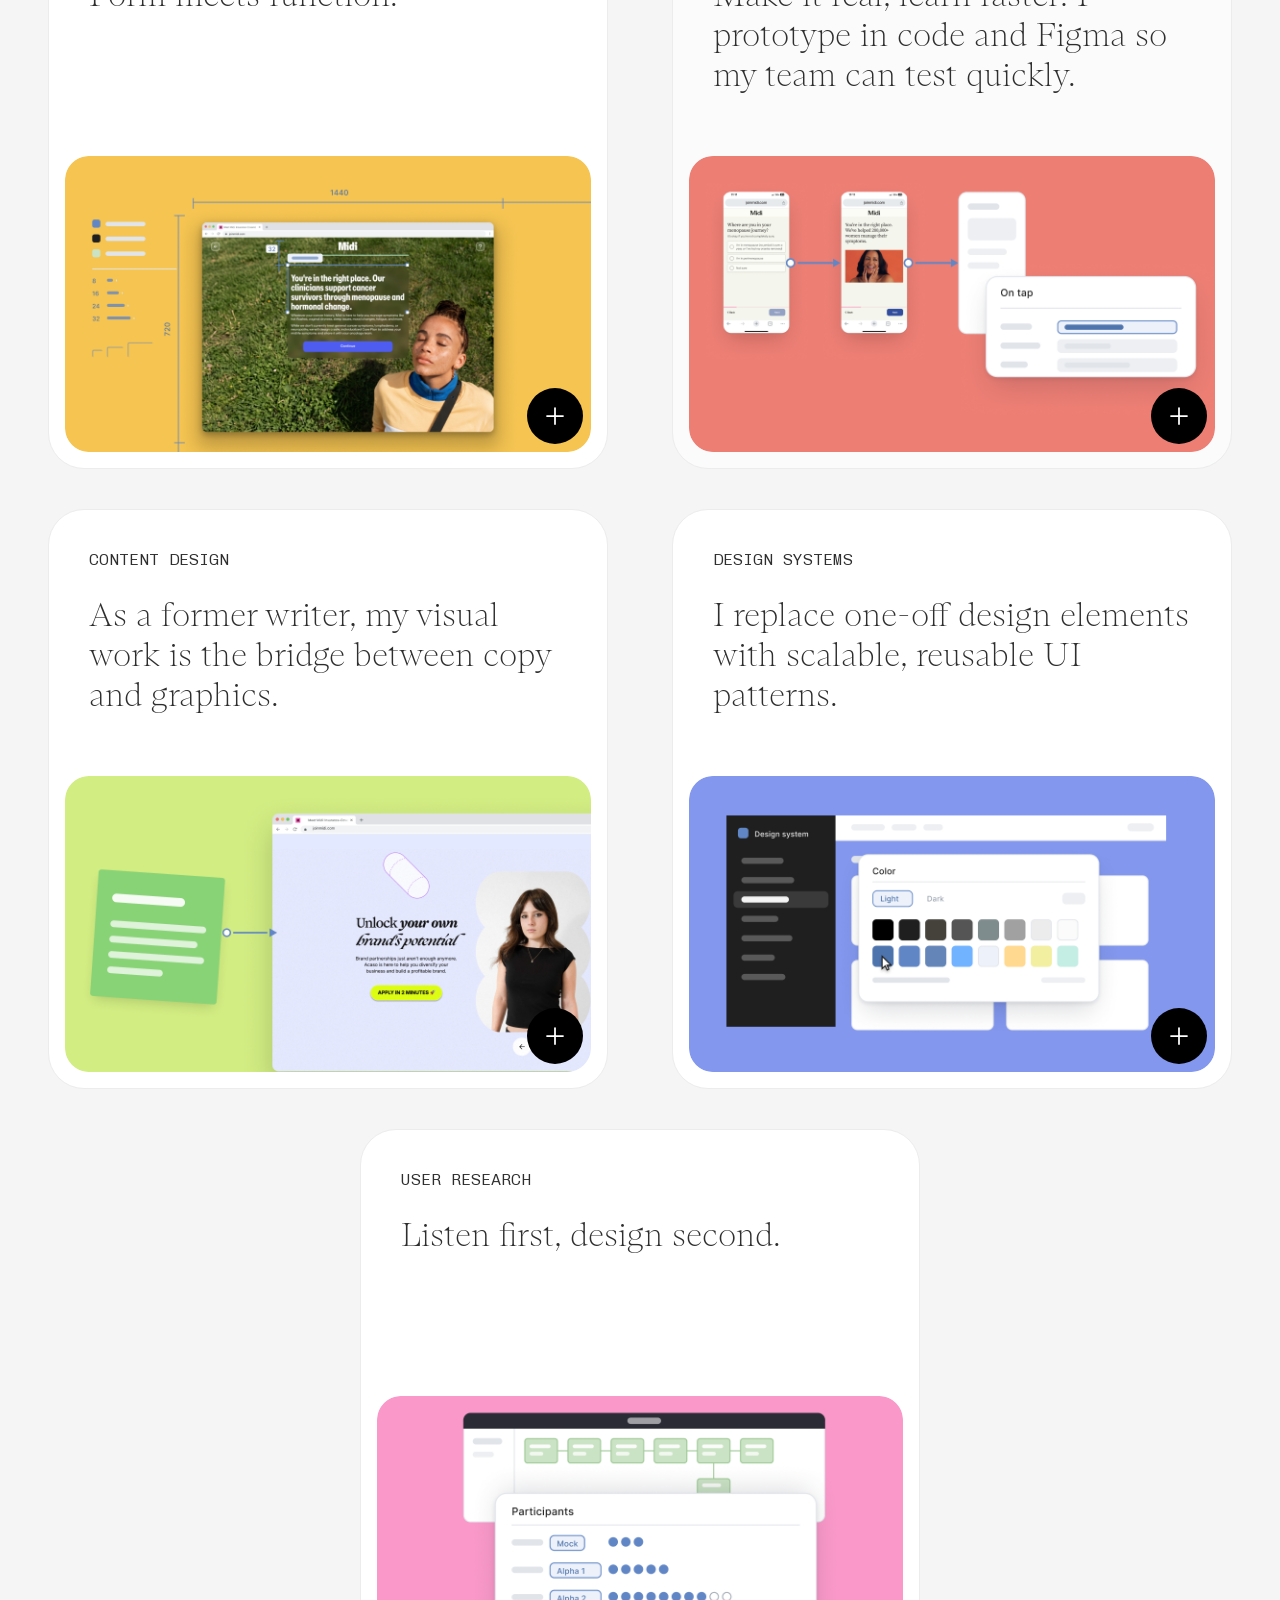
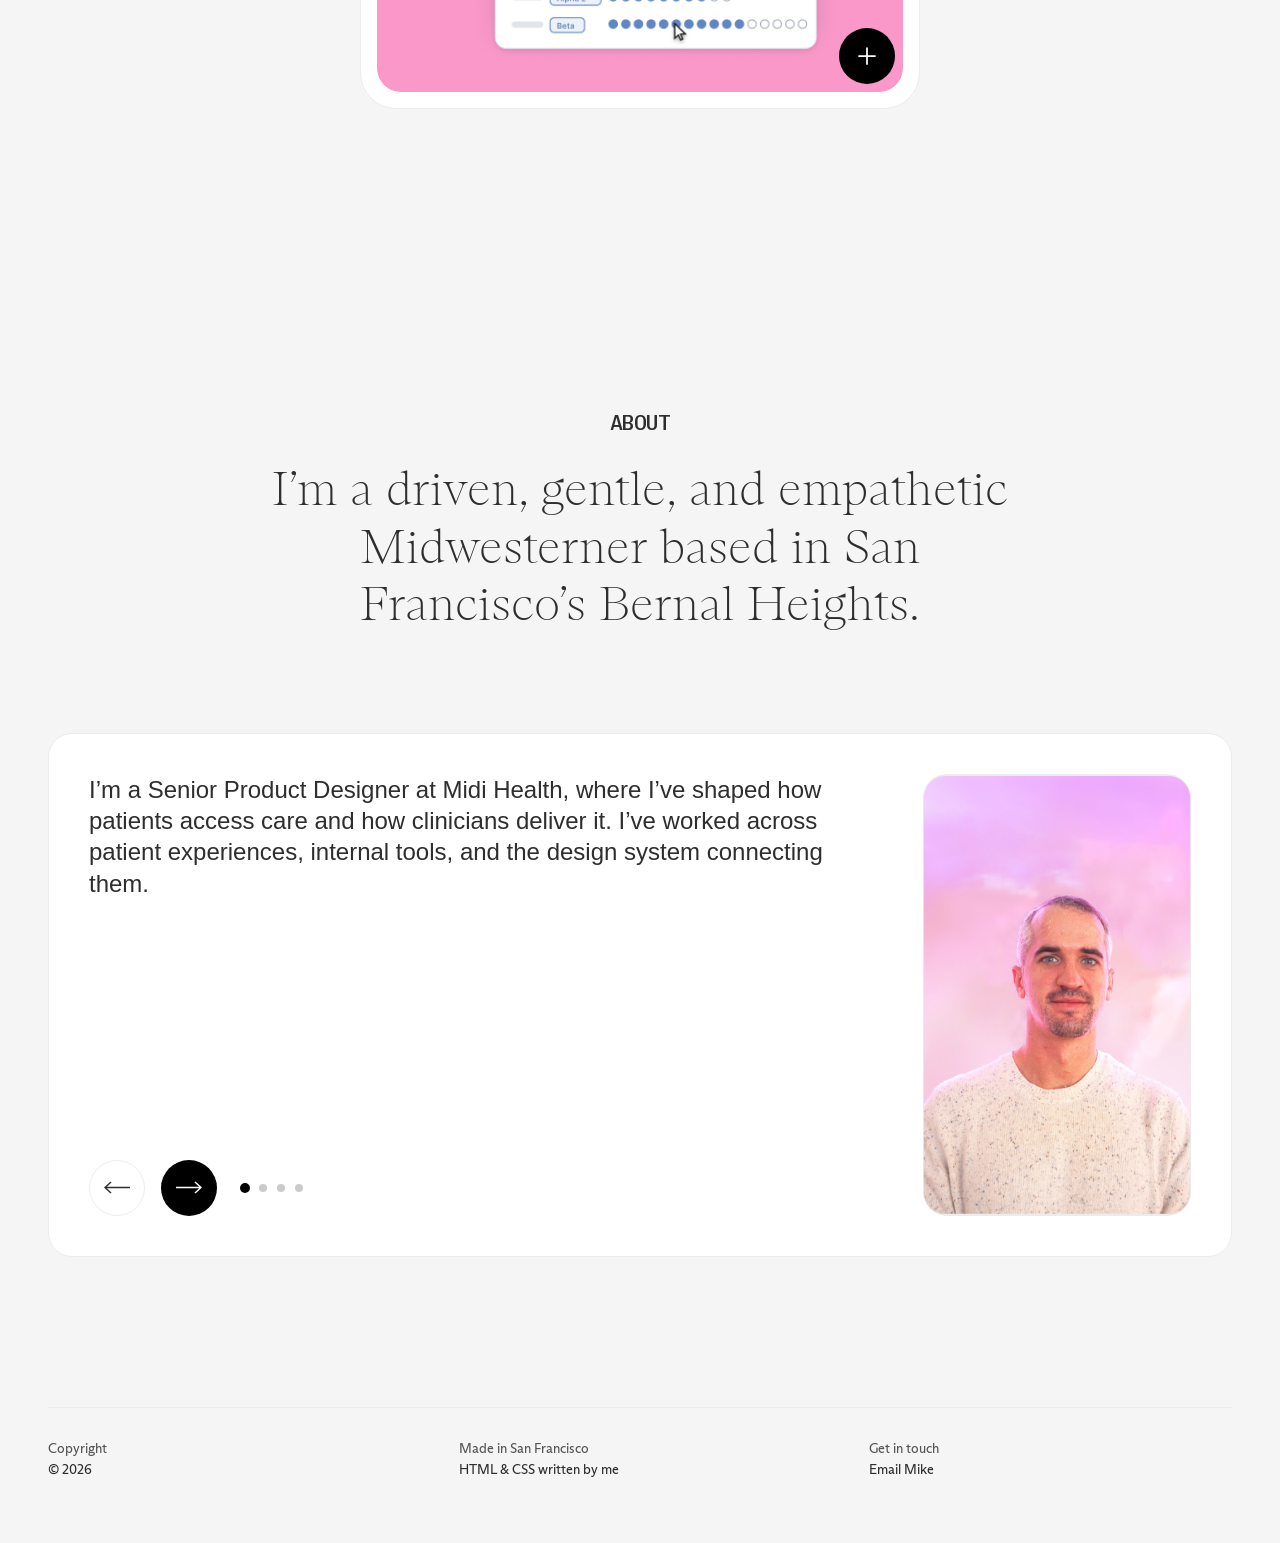
==== commit 3bfbd9d8: "Reveal the hero subtext and button after the tagline The subtext opts into the line reveal and the b" ====
--- a/index.html
+++ b/index.html
@@ -58,7 +58,7 @@
 
     <div class="hero__intro">
       <h1 class="hero__heading" data-lines>I&rsquo;m a strategic designer who defines product vision, drives stakeholder alignment, and executes with pixel-perfect precision.</h1>
-      <p class="hero__currently"><em>Currently:</em> Building a new model of healthcare at Midi&nbsp;Health</p>
+      <p class="hero__currently" data-lines><em>Currently:</em> Building a new model of healthcare at Midi&nbsp;Health</p>
       <p class="hero__actions"><a class="btn btn--solid has-ring" href="mailto:mikeandersondesigner@gmail.com" data-copy-email="mikeandersondesigner@gmail.com">Contact Mike<span class="btn__icon"><svg viewBox="0 0 512 512" aria-hidden="true" focusable="false" fill="currentColor"><path d="M 24 64 L 0 64 L 0 448 L 512 448 L 512 64 L 24 64 Z M 464 128 L 464 132.1 L 256 289.9 L 48 132.1 L 48 112 L 464 112 L 464 128 Z M 464 192.3 L 464 400 L 48 400 L 48 192.3 L 241.5 339.1 L 256 350.1 L 270.5 339.1 L 464 192.3 Z"/></svg></span></a></p>
     </div>
 
--- a/styles/tokens.css
+++ b/styles/tokens.css
@@ -170,6 +170,11 @@
   --motion-line-duration: .62s;
   --motion-line-stagger: 85ms;
   --motion-type-delay: 170ms;
+  /* the hero reveals in order: tagline, then subtext, then the button. These
+     are when the second and third start, measured from the tagline's first
+     line — far enough in that the tagline is clearly leading. */
+  --motion-hero-sub-delay: 380ms;
+  --motion-hero-btn-delay: 620ms;
   --font-size-h4: 24px;
   --font-size-skill: 20.8px;
   --font-size-h6: 38.4px;
@@ -249,6 +254,8 @@
     --motion-line-duration: .78s;
     --motion-line-stagger: 125ms;
     --motion-type-delay: 280ms;
+    --motion-hero-sub-delay: 560ms;   /* the phone's stagger is slower */
+    --motion-hero-btn-delay: 820ms;
     --space-surface-pad: 72px;   /* 150 is desktop breathing room, not phone */
     --font-size-slide: 18px;
     --font-size-body: 18px;
--- a/styles/site.css
+++ b/styles/site.css
@@ -178,6 +178,9 @@
      Substitute mode it renders in, Thin in real Edu Arizona */
   font-weight: var(--font-weight-serif-thin);
   line-height: var(--line-height-heading);
+  /* the rag is orphan-free at the 780 measure, but only by arithmetic — this
+     keeps it that way through a copy change */
+  text-wrap: pretty;
 }
 .hero__currently {
   margin: 0 0 var(--space-2xl);
@@ -199,6 +202,14 @@
   font-style: italic;
 }
 .hero__actions { margin: 0; }
+/* The subtext and the button follow the tagline. Both stay visible without
+   JS — the hidden state lives only inside the keyframes, and the fill holds
+   it during the delay rather than before the class lands. */
+.hero__currently { --line-delay-base: var(--motion-hero-sub-delay); }
+.hero__actions.is-revealing {
+  animation: line-in var(--motion-line-duration) cubic-bezier(.22,.61,.24,1) both;
+  animation-delay: var(--motion-hero-btn-delay);
+}
 
 .scroll-cue {
   position: absolute; left: 50%; bottom: var(--space-5xl);
@@ -212,9 +223,9 @@
   transition: background-color .2s ease, color .2s ease;
 }
 @media (hover: hover) {
+  /* the same fill the nav's ghost buttons take, rather than its own ink one */
   .scroll-cue:hover {
-    background: var(--color-card-surface-ink);
-    color: var(--color-text-on-dark);
+    background: var(--color-button-ghost-bg-hover-on-light);
   }
 }
 .scroll-cue:active { scale: .96; }
@@ -381,6 +392,10 @@
      side padding with negative margins */
   padding: var(--space-card-pad-large) var(--space-card-pad-x) var(--space-card-media-inset);
   border-radius: var(--radius-card-large);
+  /* the hairline Figma draws on the Skill Card, and the same one the carousel
+     slides carry. Inside the box, so the media stays symmetric: every edge
+     picks up the border's 1px together rather than only the sides. */
+  border: var(--size-border-width) solid var(--color-card-border);
   background: var(--color-bg-page);
 }
 .card:nth-child(2) { background: var(--color-card-surface-paper); }
@@ -1051,7 +1066,9 @@
 
 .is-revealing .line > span {
   animation: line-in var(--motion-line-duration) cubic-bezier(.22,.61,.24,1) both;
-  animation-delay: calc(var(--n, 0) * var(--motion-line-stagger));
+  /* the base lets a second block start after the one above it has led */
+  animation-delay: calc(var(--line-delay-base, 0ms)
+                        + var(--n, 0) * var(--motion-line-stagger));
   will-change: opacity, transform;
 }
 @keyframes line-in {
@@ -1124,15 +1141,17 @@
   position: absolute; inset: 0; margin: auto;
   width: 16px; height: 16px;
   opacity: 0; transition: opacity .25s ease;
-  color: var(--color-text-on-light);
+  color: var(--color-text-on-dark);   /* white glyph over the ink veil */
 }
 @media (hover: hover) {
   .btn--avatar:hover .btn__dec svg { opacity: 1; }
-  .btn--avatar:hover .btn__dec { background-color: #fff; }
-}
+}
+/* The veil used to be white, which lit the avatar up against a black button.
+   Ink reads as the photo receding rather than flashing. */
 .btn--avatar .btn__dec::after {
   content: ""; position: absolute; inset: 0; border-radius: 50%;
-  background: #fff; opacity: 0; transition: opacity .25s ease;
+  background: var(--color-card-surface-ink);
+  opacity: 0; transition: opacity .25s ease;
 }
 @media (hover: hover) {
   .btn--avatar:hover .btn__dec::after { opacity: .88; }
